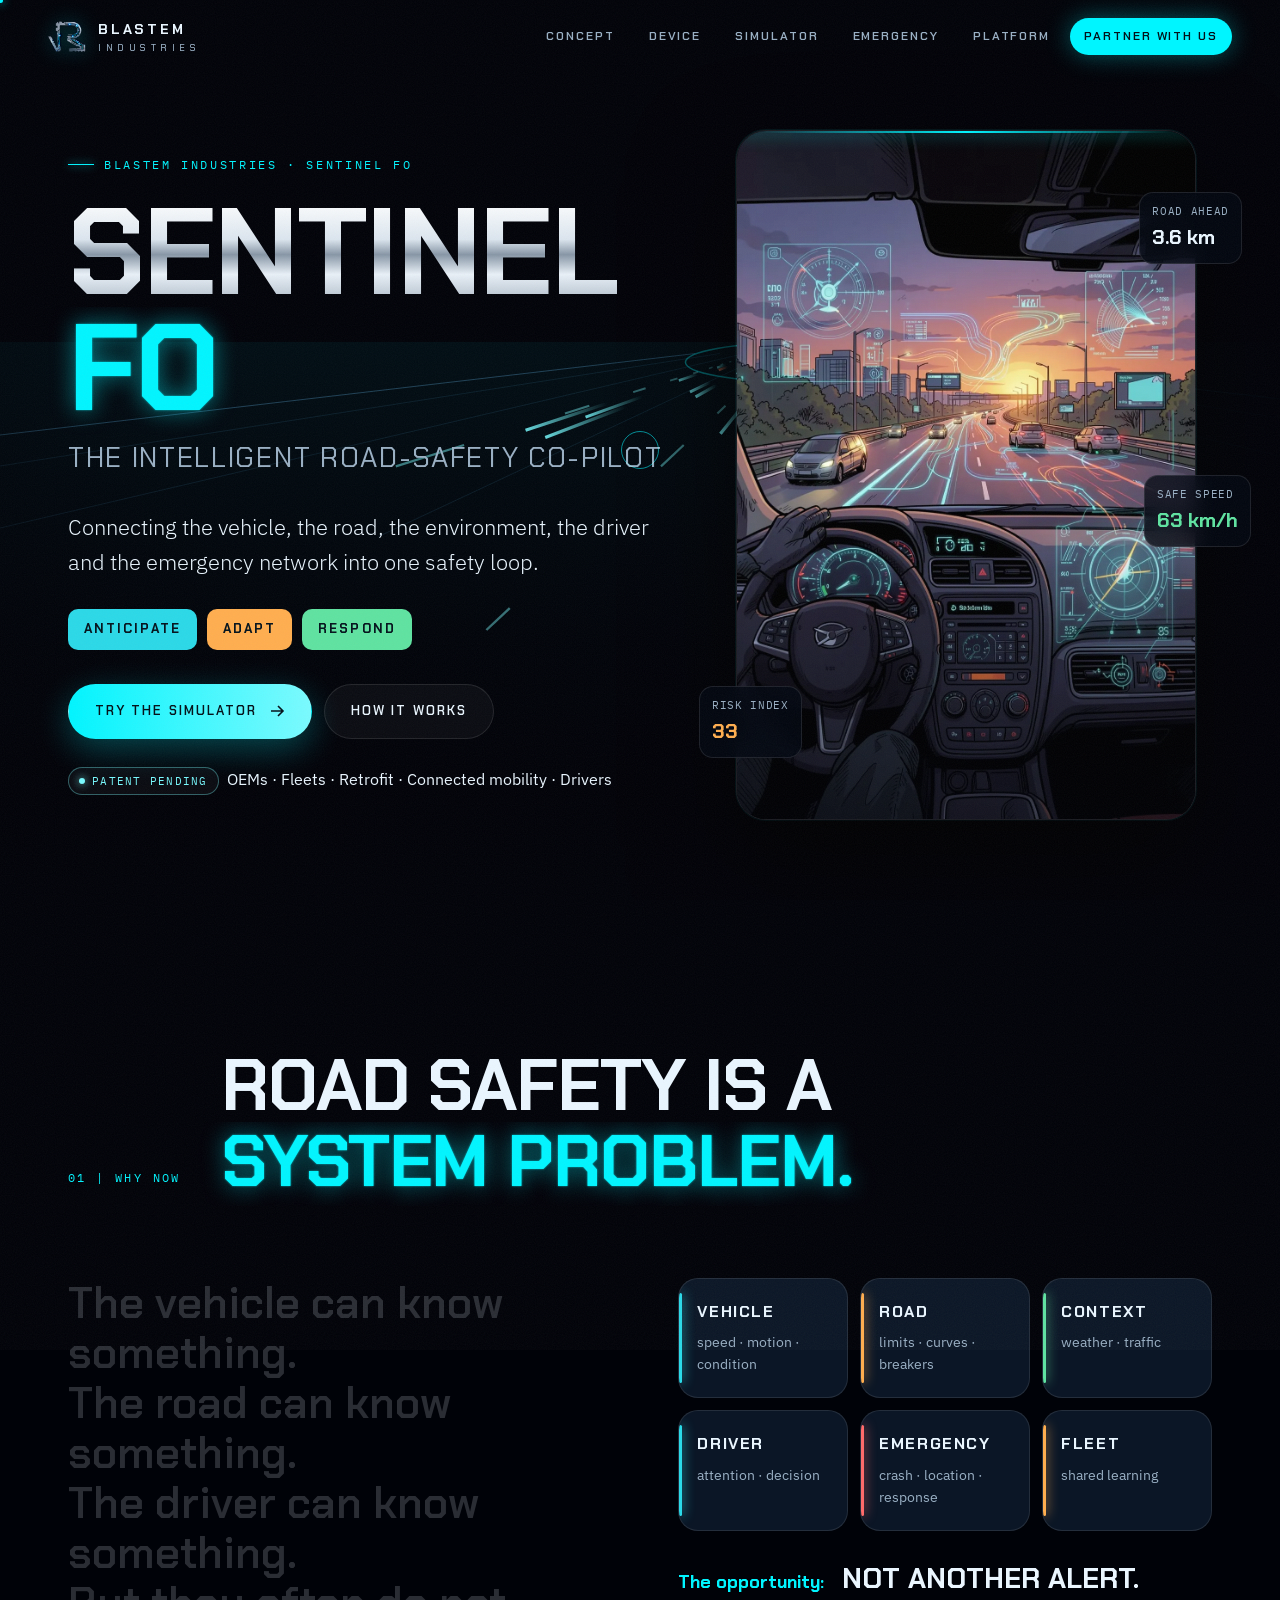
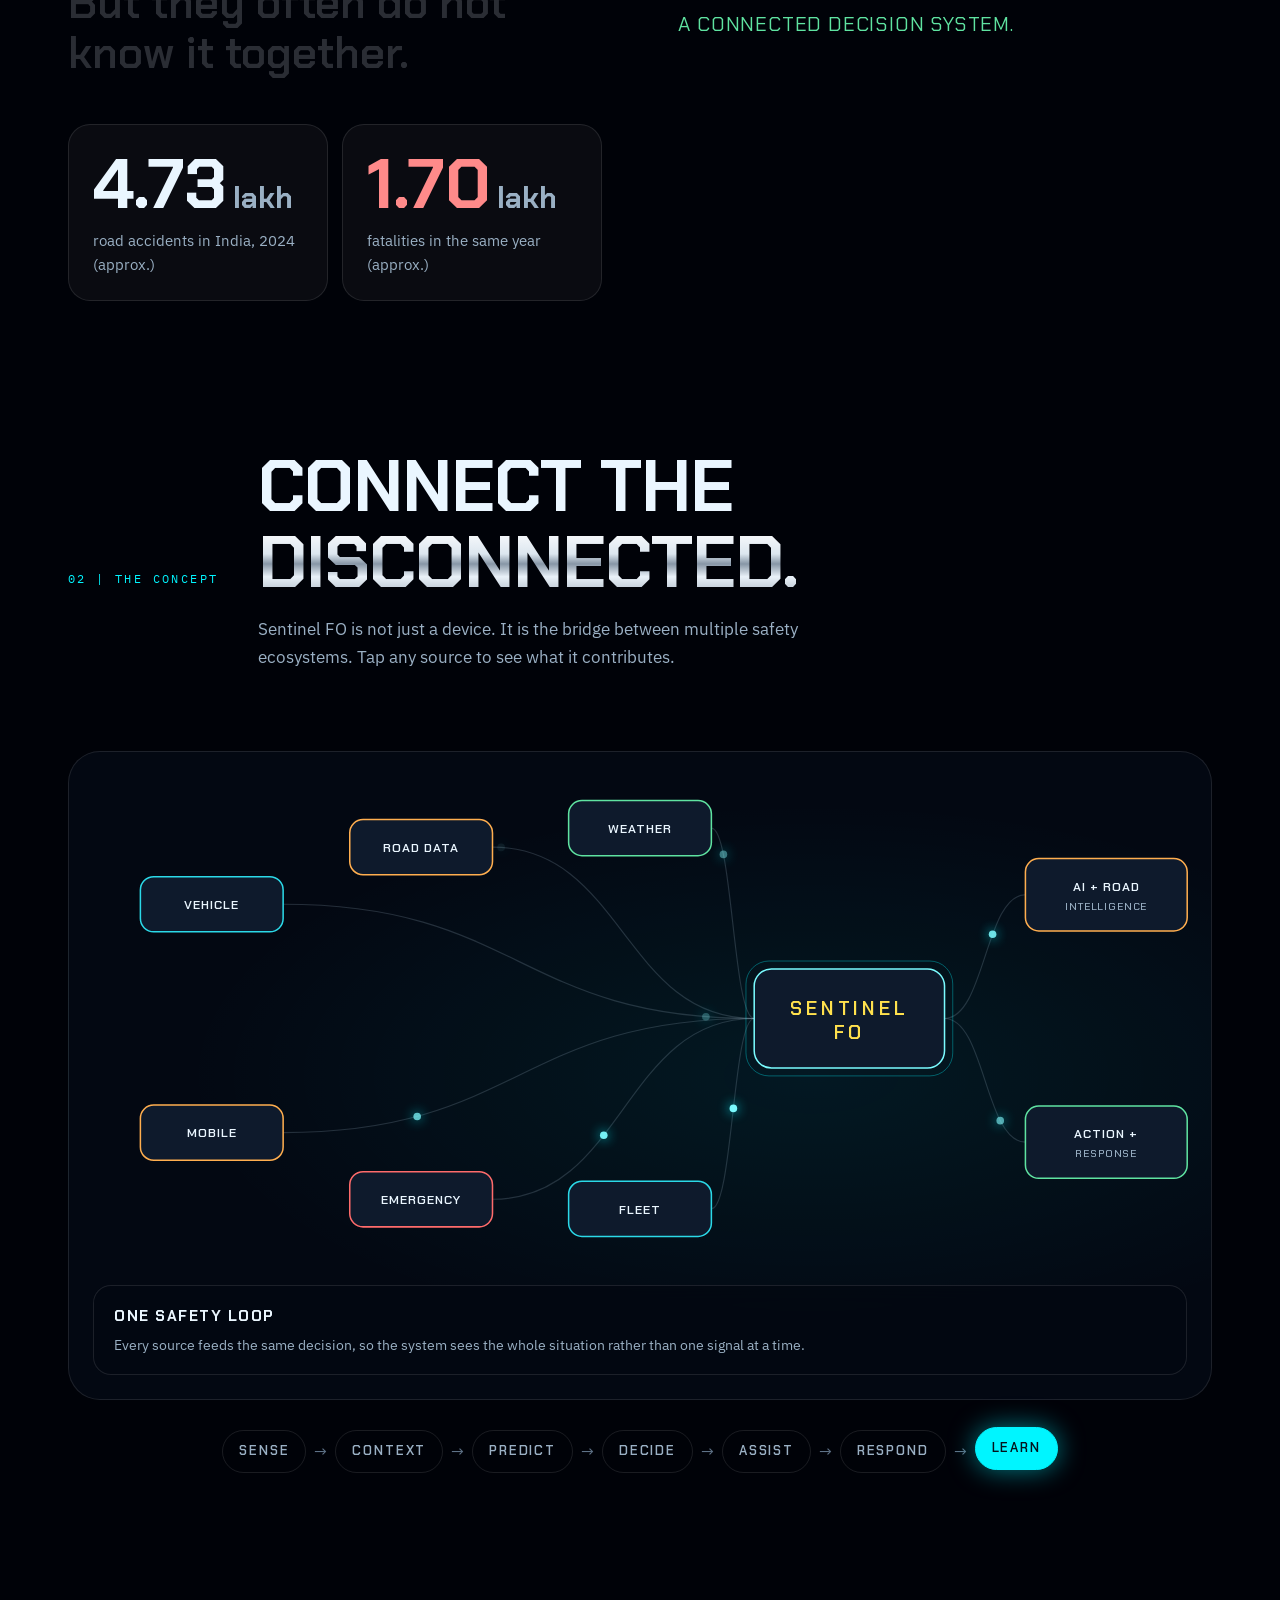
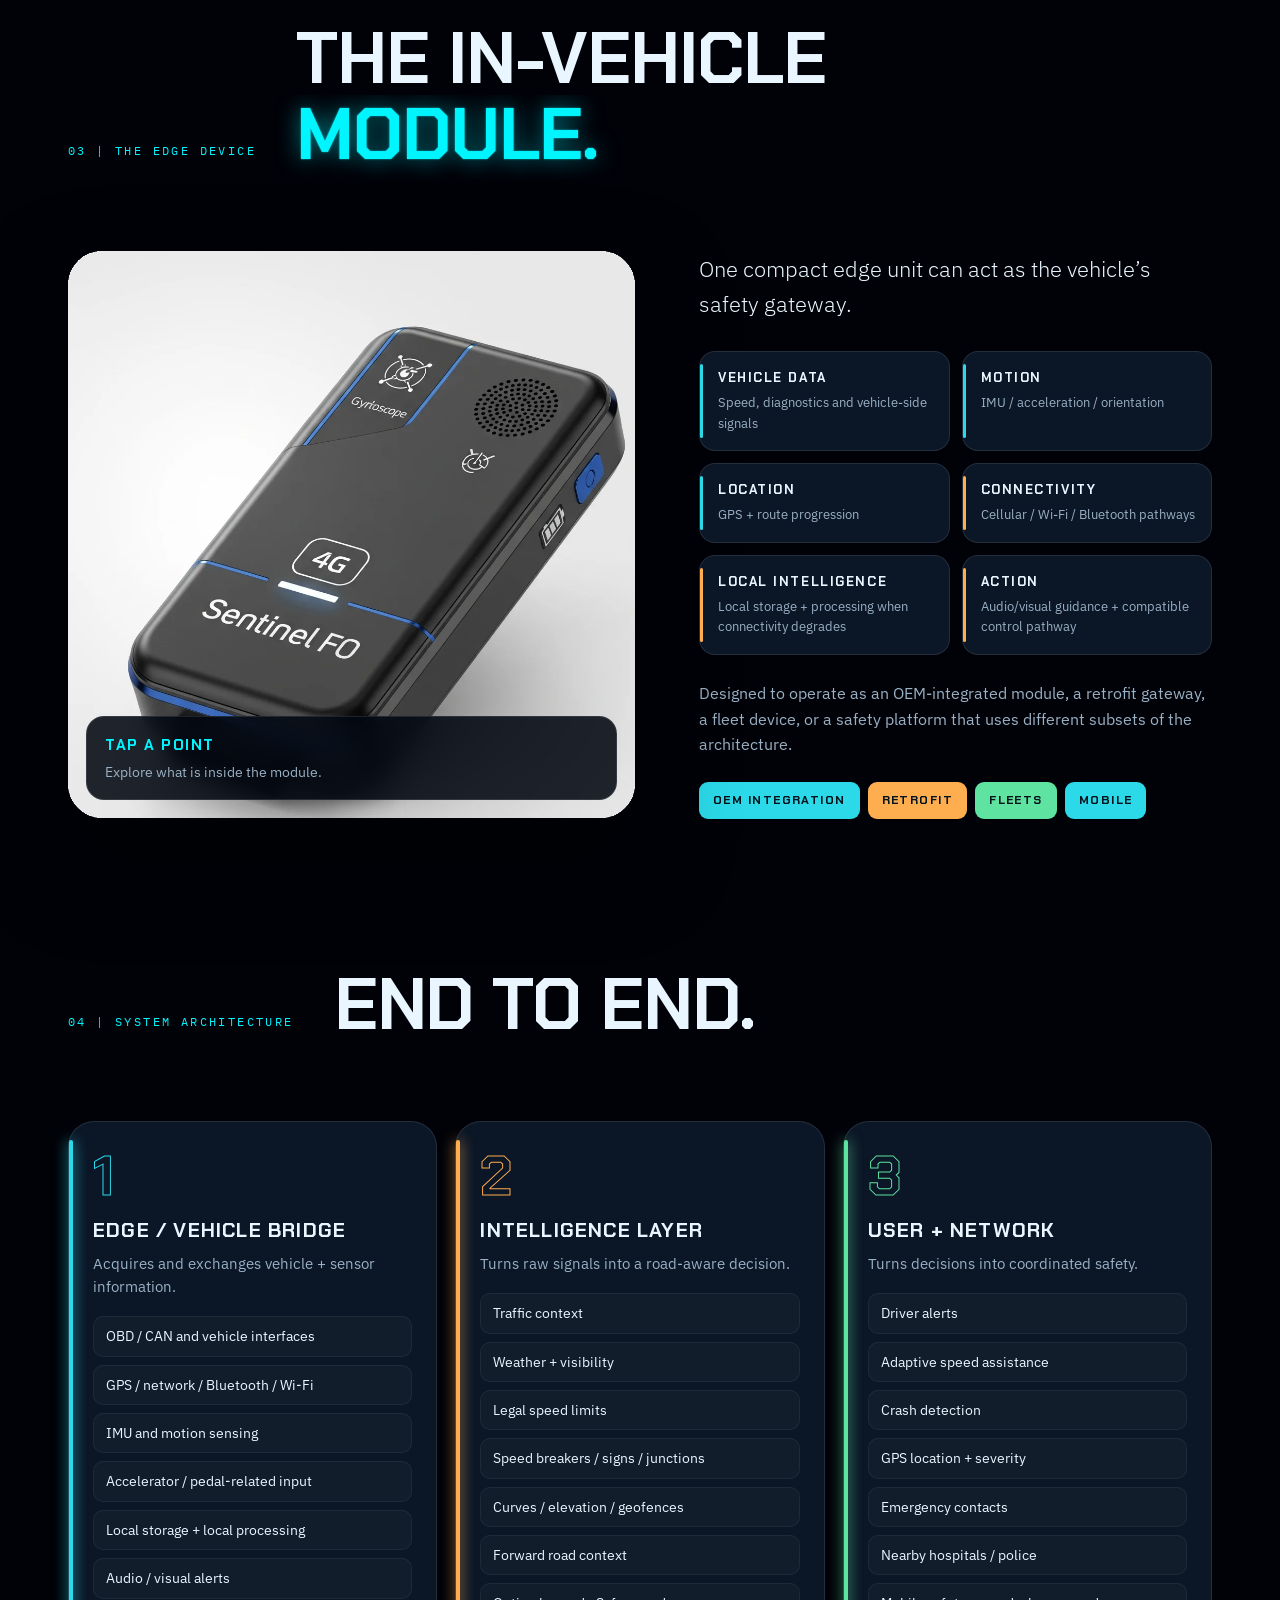
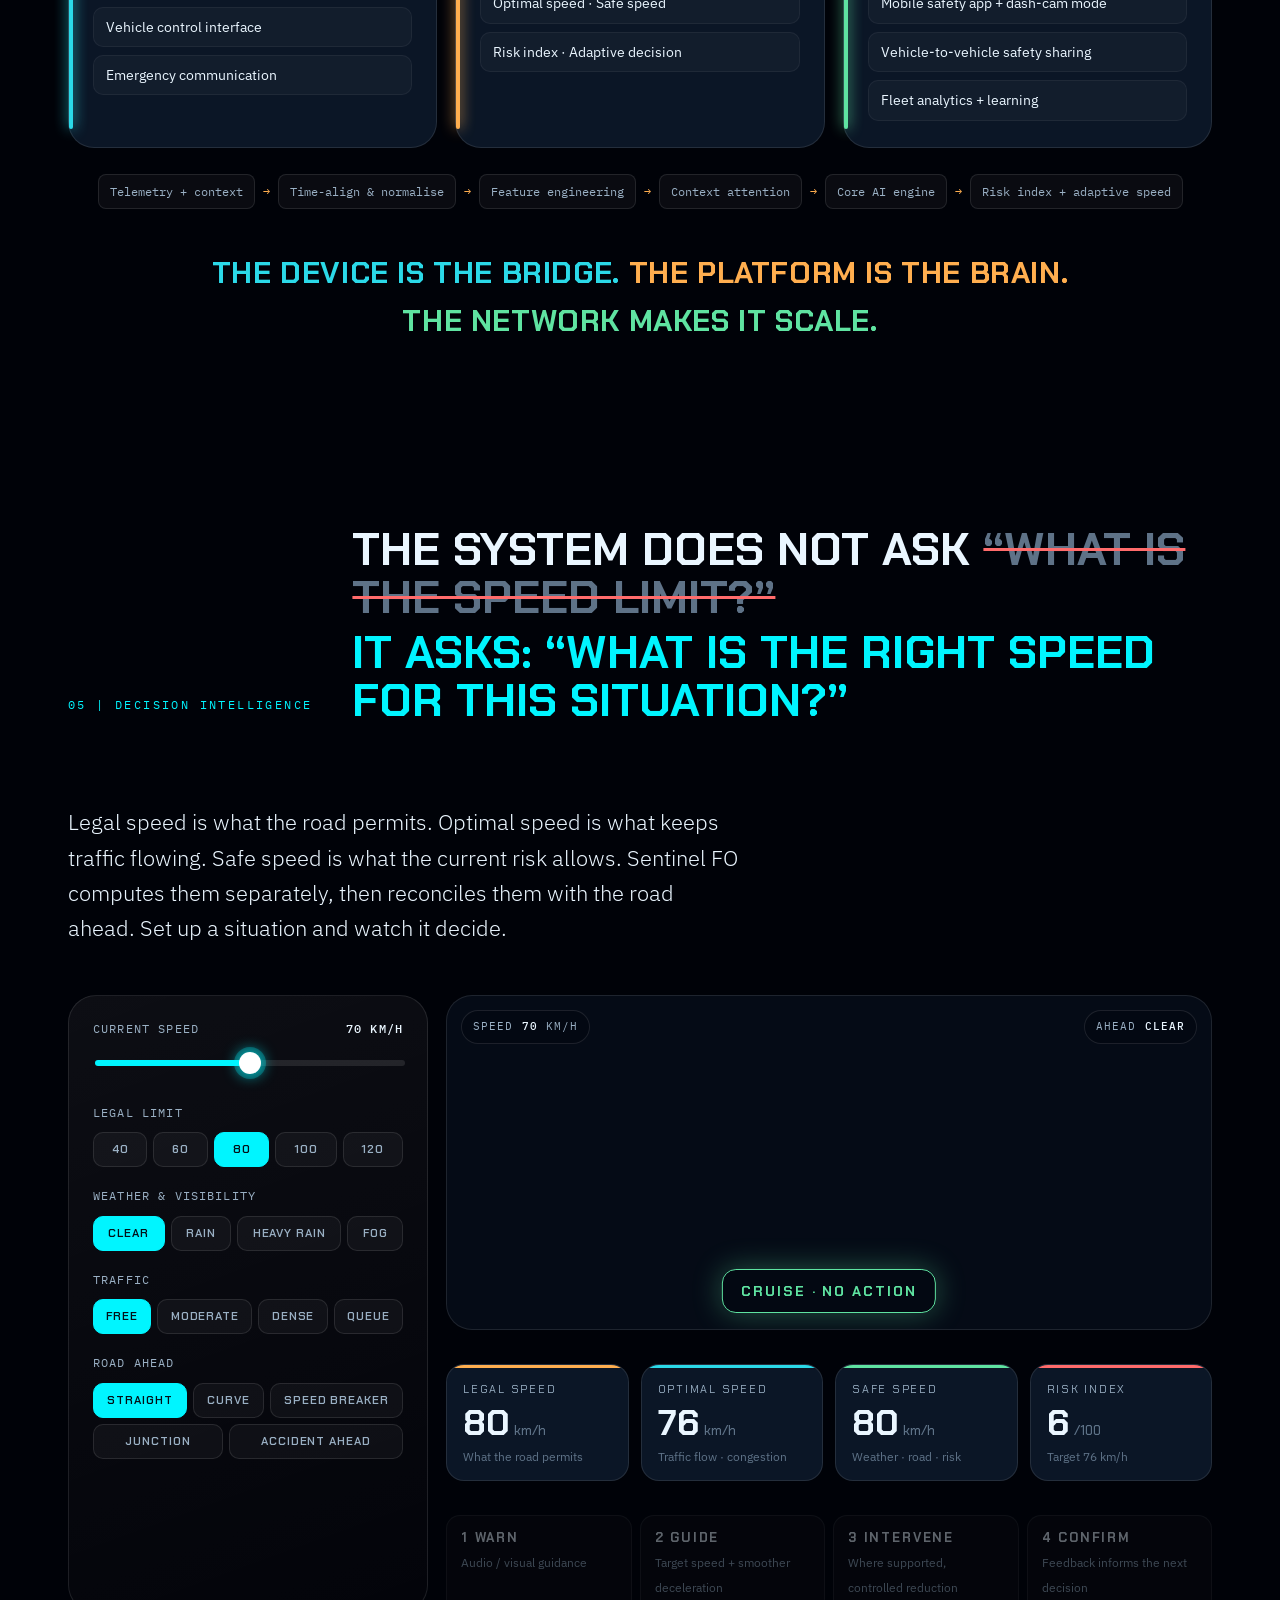
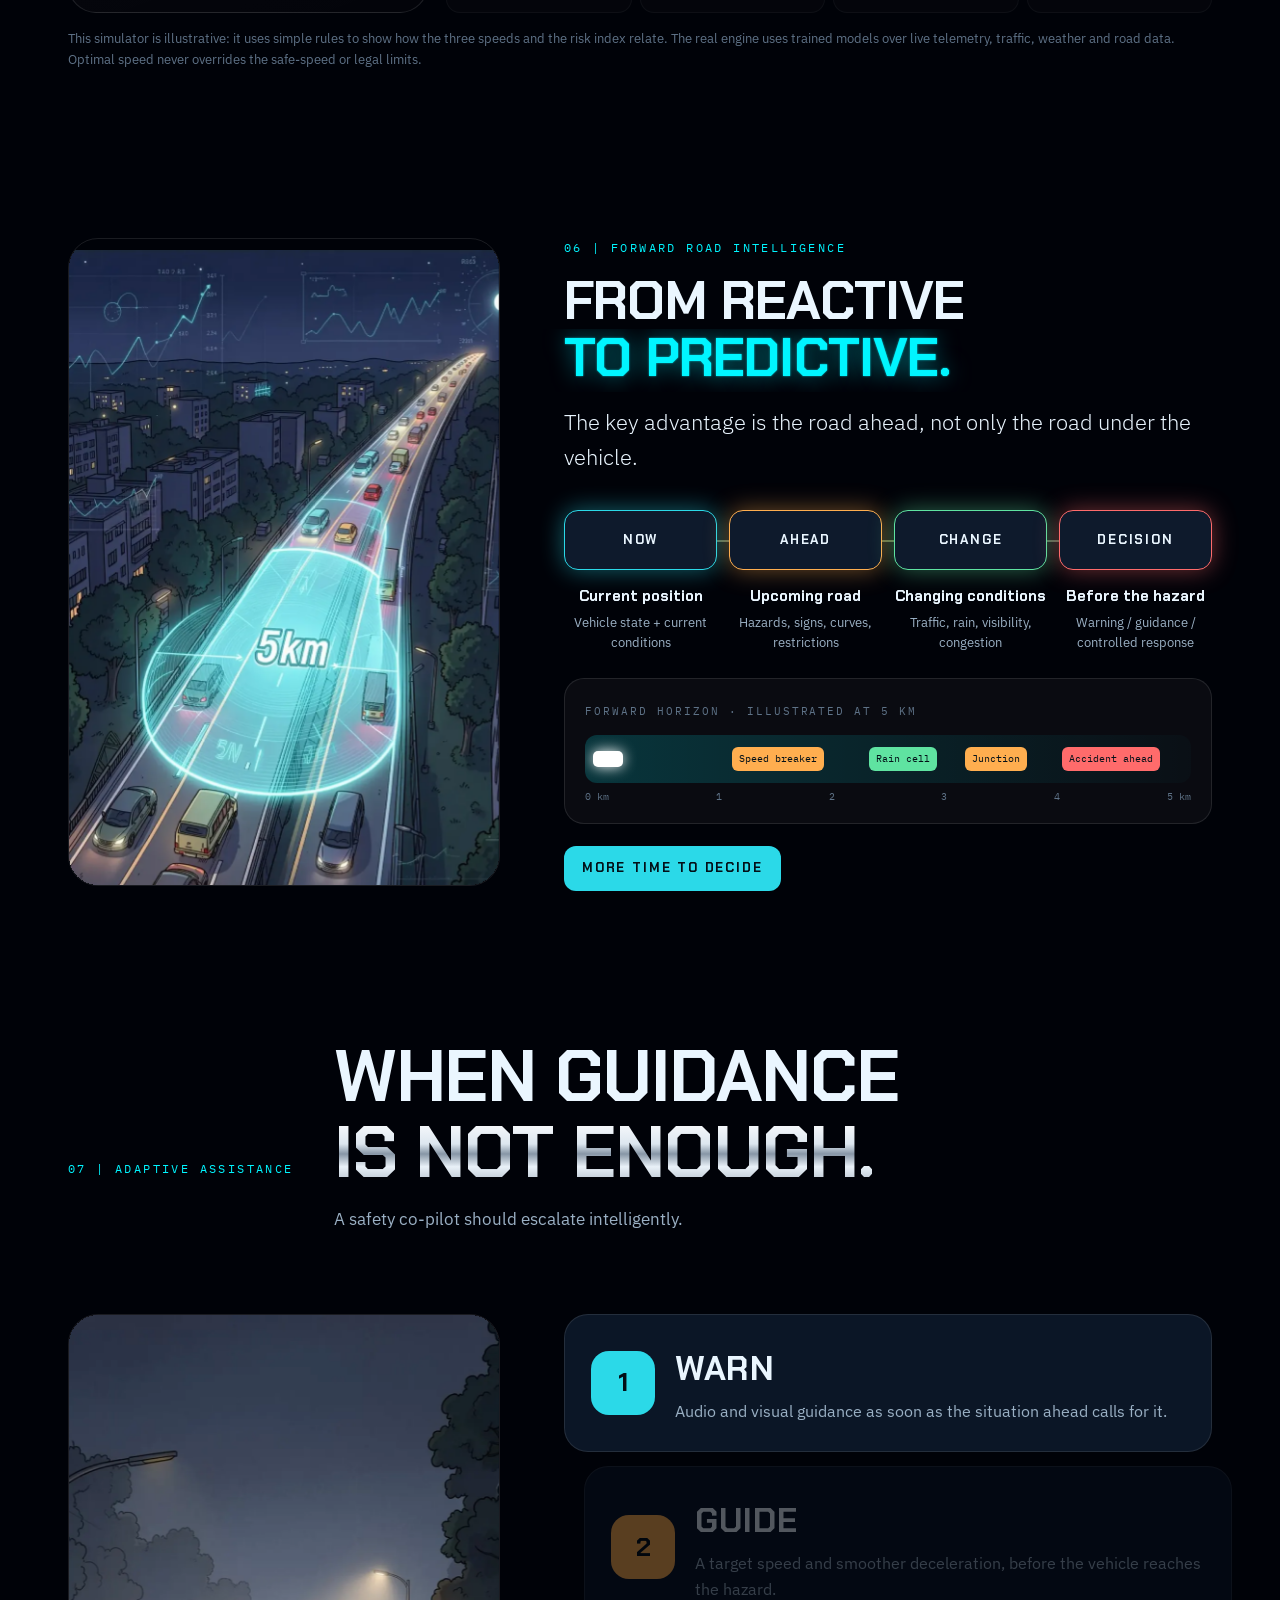
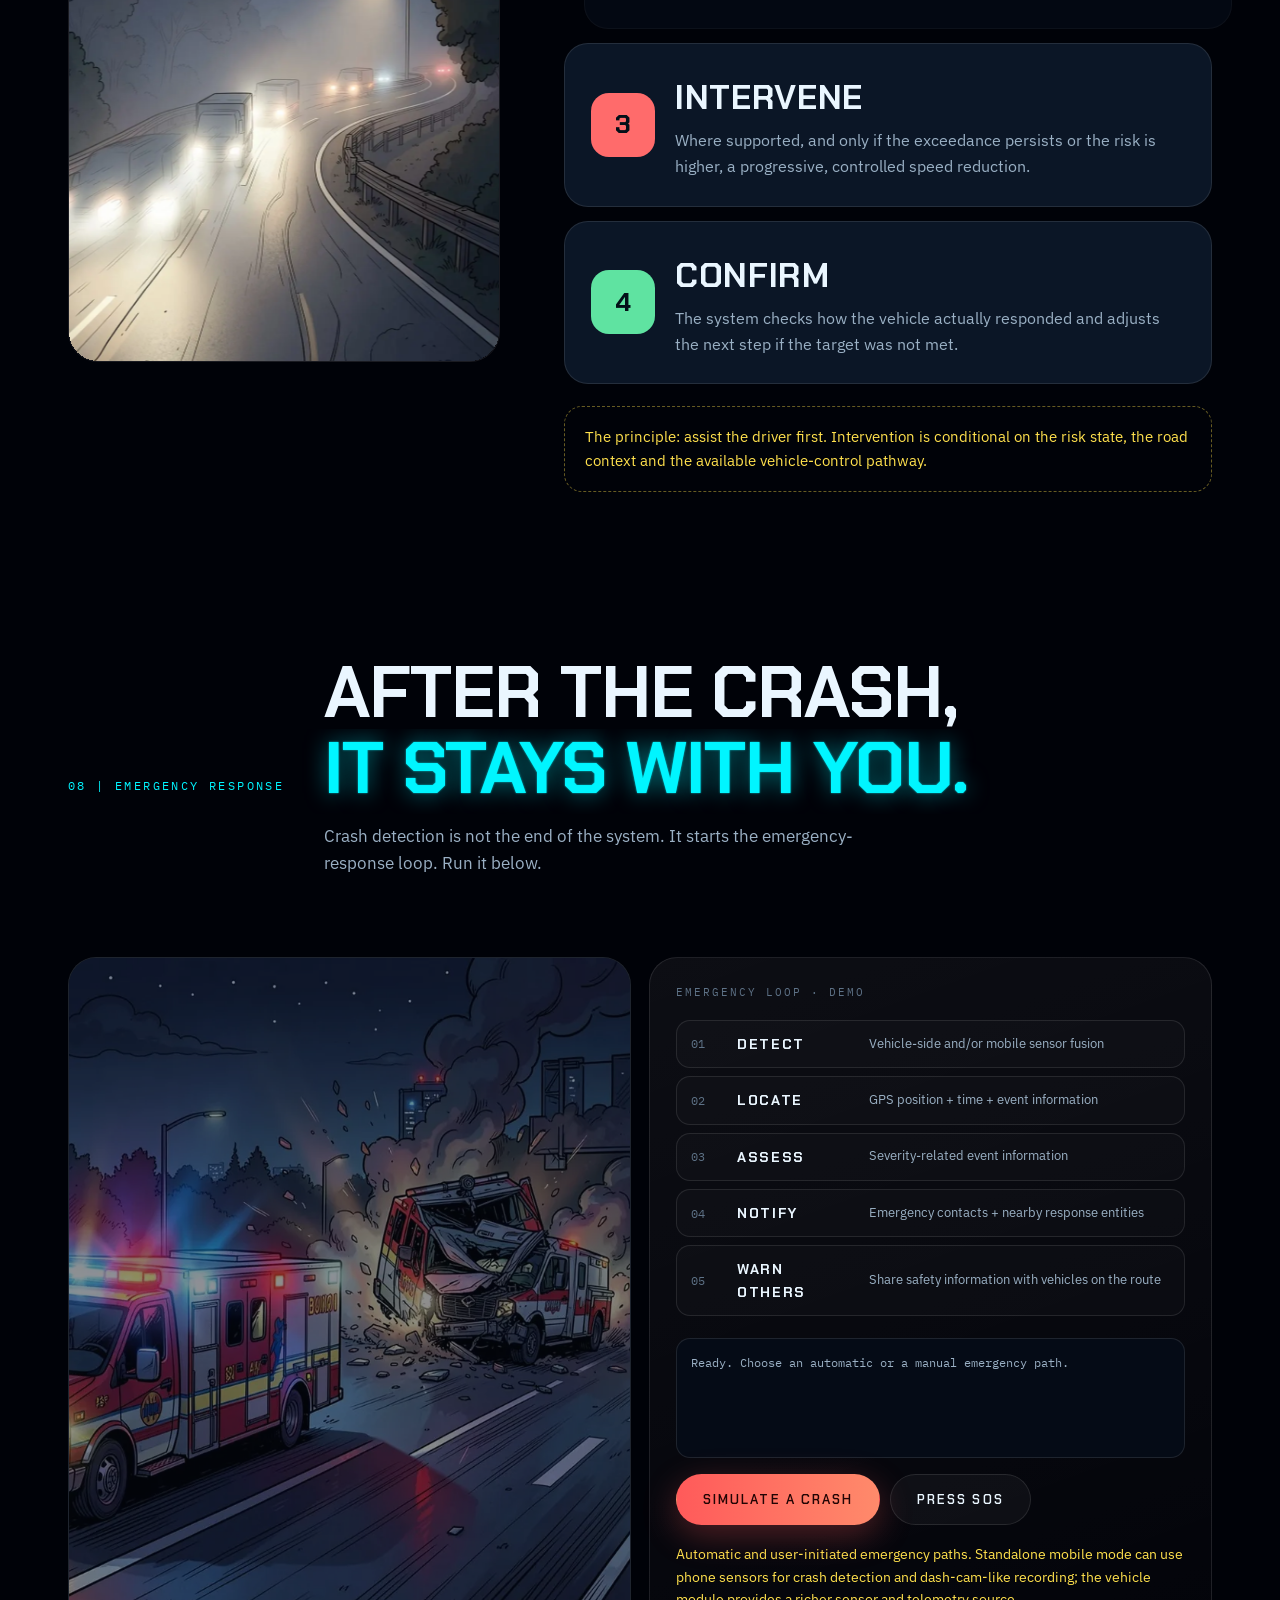
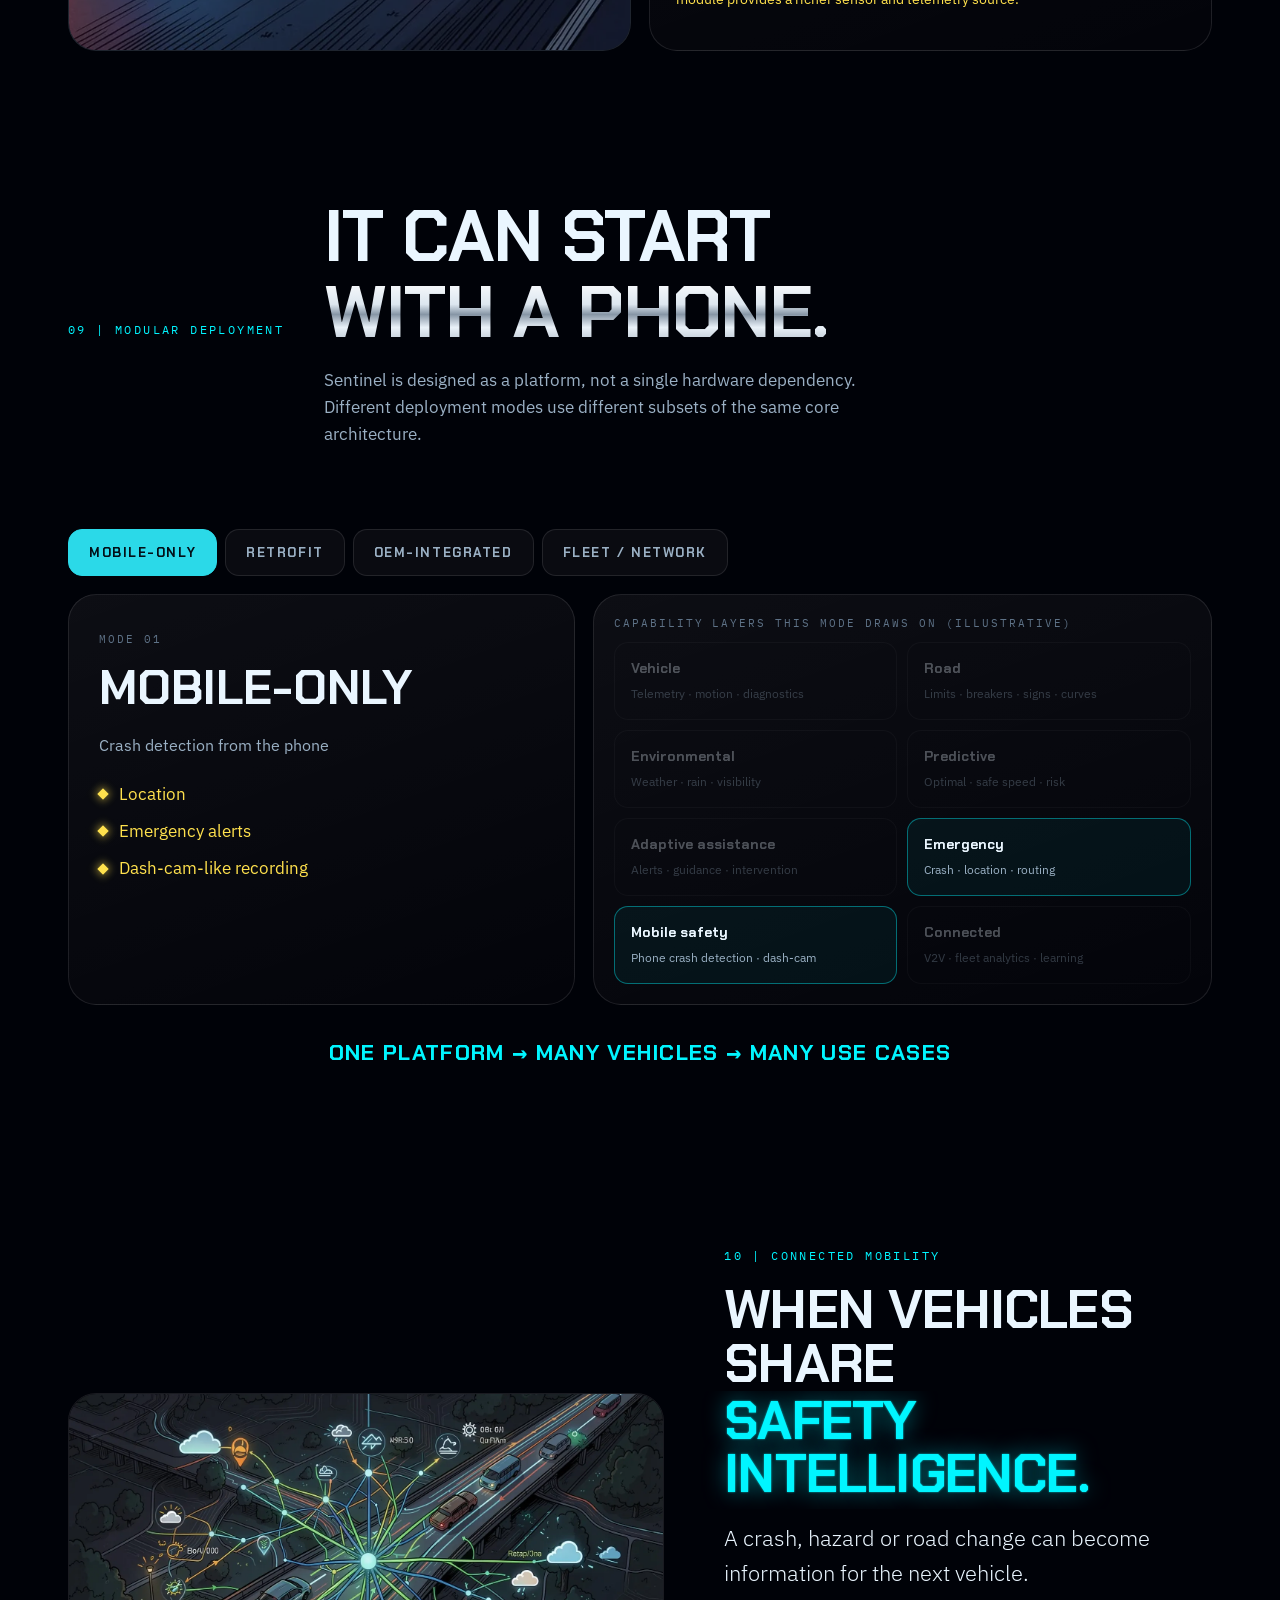
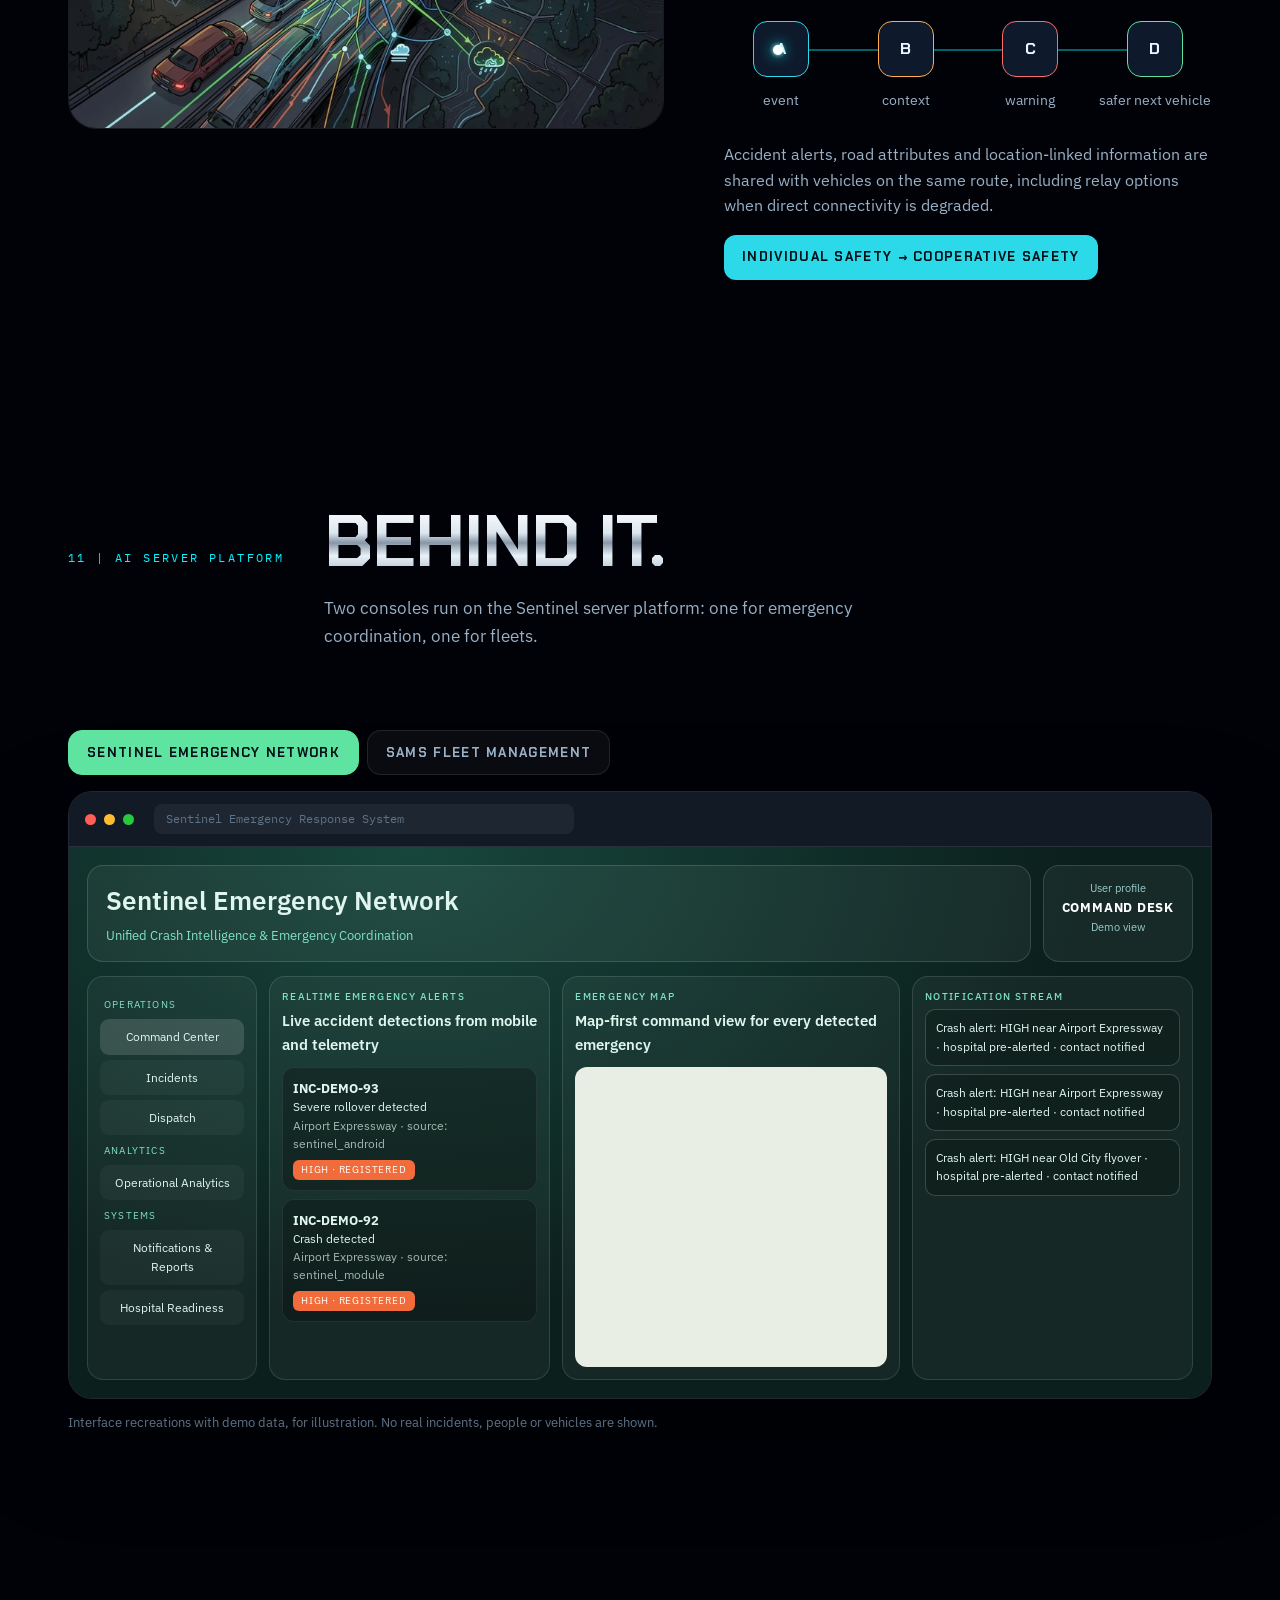
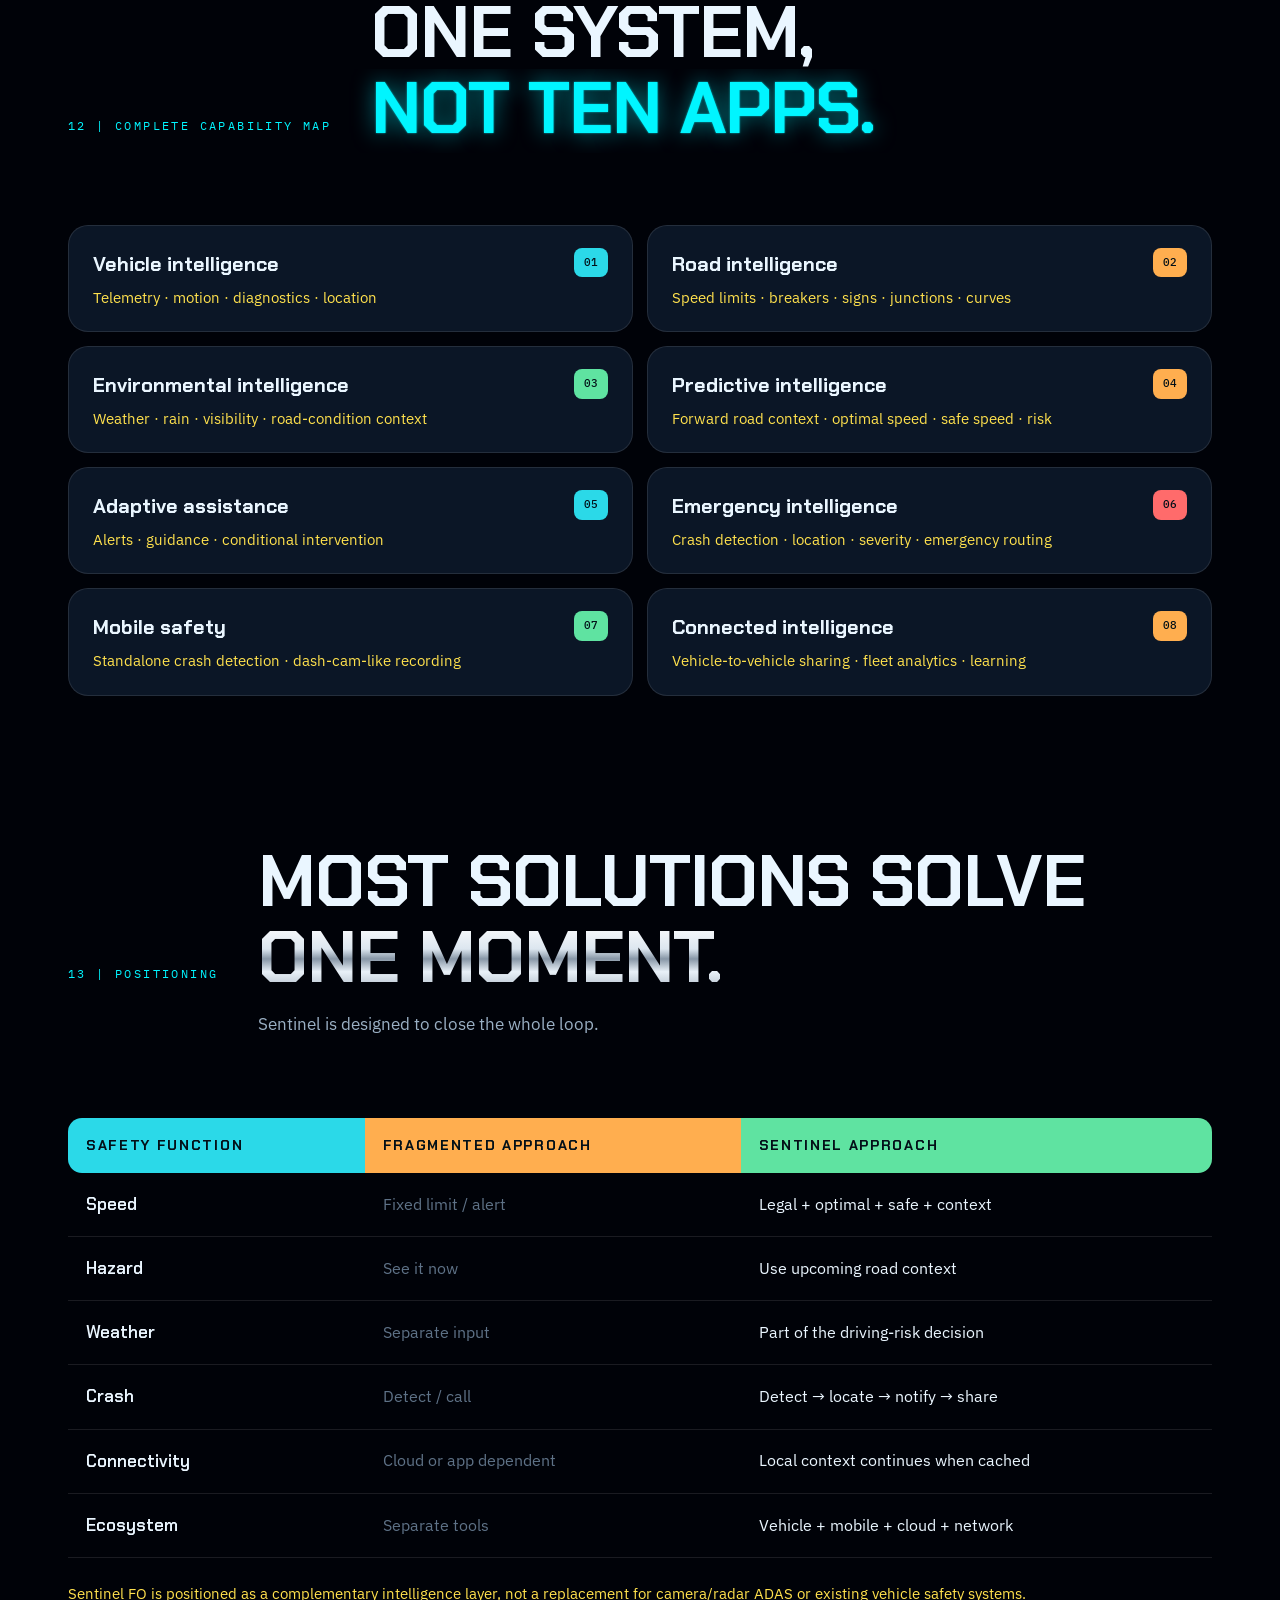
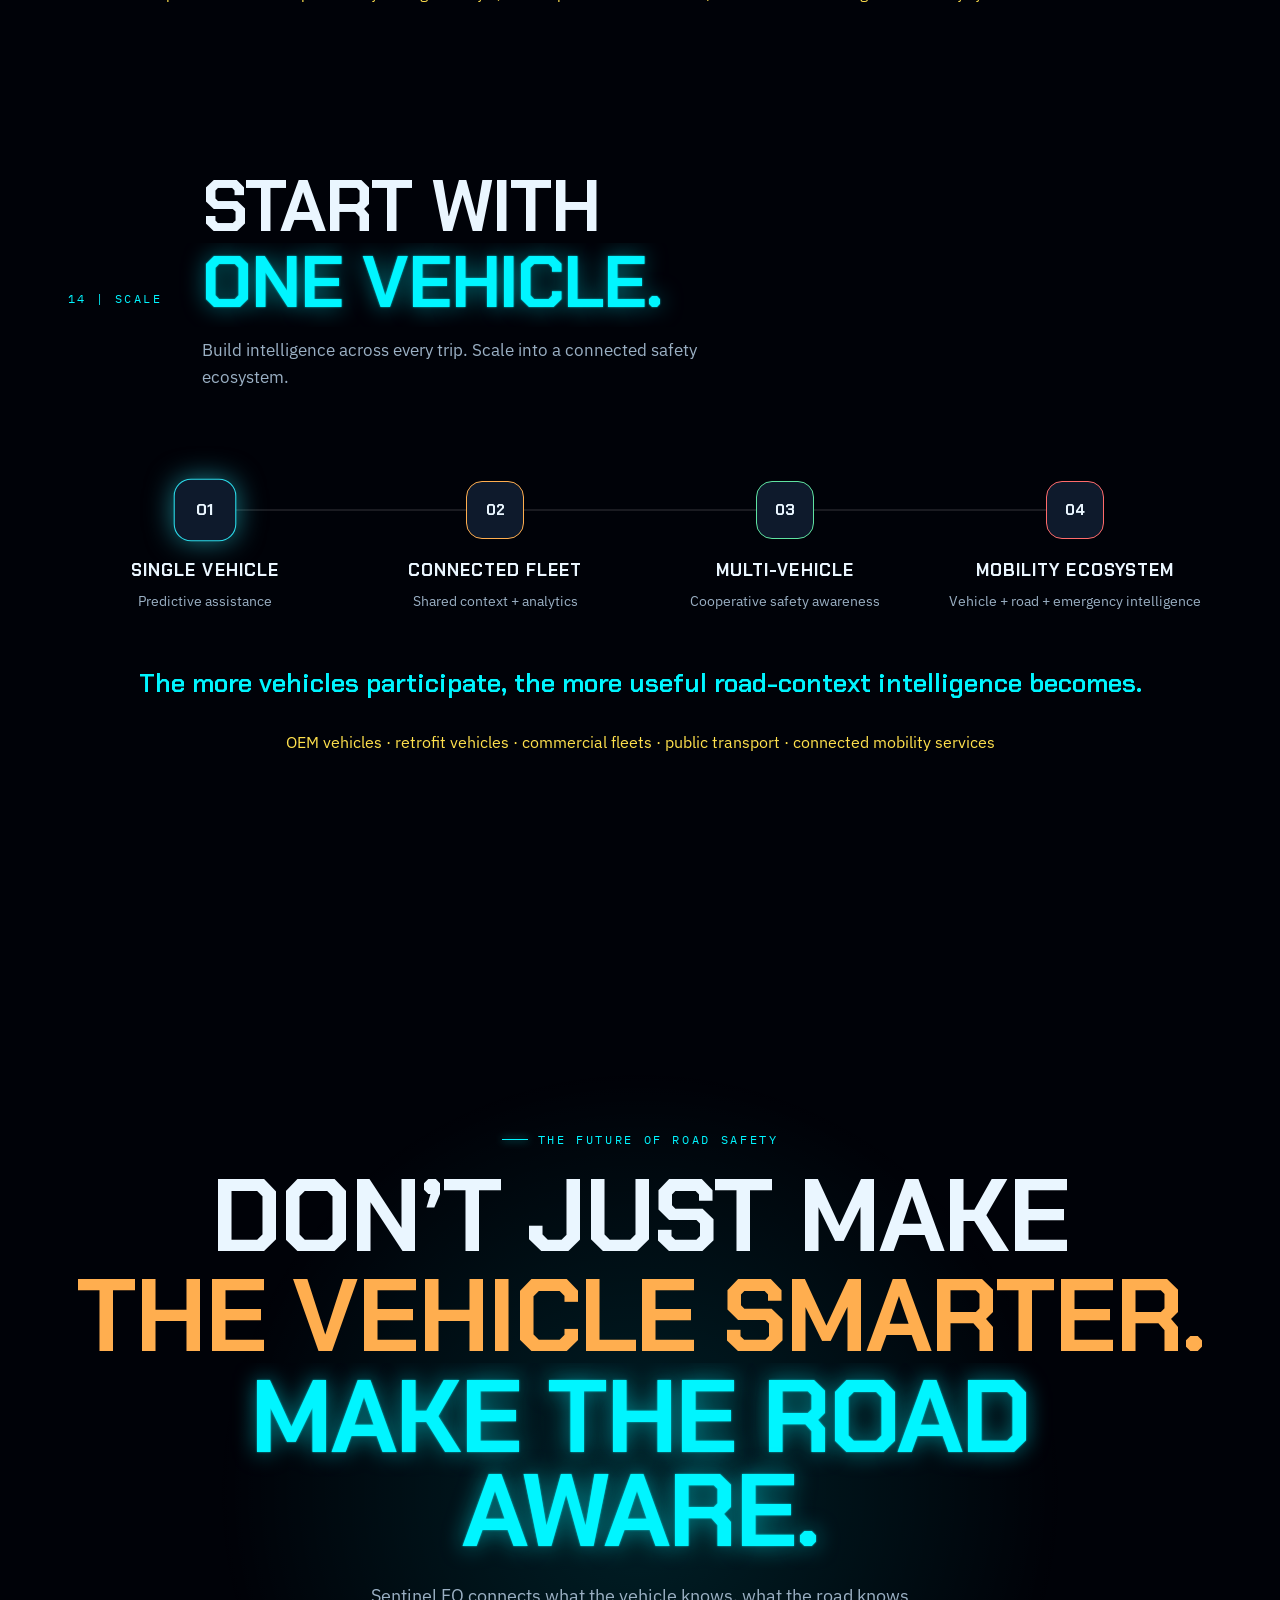
==== sentinel.html @ a4799356 "Site: Sentinel FO page, company-wide home and shared assets Home now covers every Blastem developmen" ====
<!doctype html>
<html lang="en">
<head>
<meta charset="utf-8">
<meta name="viewport" content="width=device-width, initial-scale=1">
<title>Sentinel FO · Blastem Industries</title>
<meta name="description" content="Sentinel FO is the intelligent road-safety co-pilot: it connects the vehicle, the road, the environment, the driver and the emergency network into one safety loop.">
<meta name="theme-color" content="#000208">
<link rel="icon" href="./blastem-mark.png">
<link rel="preconnect" href="https://fonts.googleapis.com">
<link rel="preconnect" href="https://fonts.gstatic.com" crossorigin>
<link rel="stylesheet" href="https://fonts.googleapis.com/css2?family=Chakra+Petch:wght@400;500;600;700&family=IBM+Plex+Mono:wght@400;500&family=IBM+Plex+Sans:wght@300;400;500;600&display=swap">
<link rel="stylesheet" href="./assets/site.css">
<style>
  :root { --c1: #2BD9E8; --c2: #FFAE4F; --c3: #5FE3A1; --c4: #FF6B6B; --yellow: #FFE14D; }
  .section { padding: clamp(80px, 12vw, 150px) 0; }
  .sec-title.sm { font-size: clamp(32px, 4.2vw, 58px); }
  .lead { font-size: clamp(18px, 1.8vw, 22px); color: var(--text); font-weight: 300; max-width: 52ch; margin: 0; }
  .muted { color: var(--muted); }
  .kicker-row { display: flex; flex-wrap: wrap; gap: 8px; }
  .aar { display: flex; flex-wrap: wrap; gap: 10px; }
  .aar span { font-family: var(--display); font-weight: 700; font-size: 13px; letter-spacing: .16em; padding: 10px 16px; border-radius: 10px; color: #04131C; }
  .aar span:nth-child(1) { background: var(--c1); } .aar span:nth-child(2) { background: var(--c2); } .aar span:nth-child(3) { background: var(--c3); }
  .panel { border-radius: 28px; border: 1px solid var(--edge); background: linear-gradient(160deg, rgba(255,255,255,.05), rgba(255,255,255,.012)); }
  .mono-label { font-family: var(--mono); font-size: 11px; letter-spacing: .18em; text-transform: uppercase; color: var(--dim); }

  /* ---------- hero ---------- */
  .s-hero { position: relative; min-height: 100svh; overflow: hidden; display: grid; align-items: center; padding: 120px 0 70px; }
  #road { position: absolute; inset: 0; width: 100%; height: 100%; }
  .s-hero::after { content: ""; position: absolute; inset: 0; pointer-events: none; background: radial-gradient(ellipse 80% 70% at 30% 50%, transparent 20%, var(--void) 92%), linear-gradient(180deg, transparent 75%, var(--void)); }
  .s-hero-grid { position: relative; z-index: 2; display: grid; grid-template-columns: 1.1fr .9fr; gap: 50px; align-items: center; }
  .s-hero h1 { font-family: var(--display); font-weight: 700; text-transform: uppercase; line-height: .9; letter-spacing: -.02em; margin: 24px 0 12px; font-size: clamp(56px, 9.5vw, 140px); }
  .s-hero h1 .line { display: block; overflow: hidden; padding: .06em .5em .12em; margin: -.06em -.5em -.12em; }
  .s-hero h1 .line > span { display: inline-block; transform: translateY(110%); transition: transform 1.2s var(--ease); }
  .ready .s-hero h1 .line > span { transform: none; }
  .s-hero h1 .line:nth-child(2) > span { transition-delay: .1s; }
  .s-hero .sub { font-family: var(--display); font-size: clamp(18px, 2.2vw, 28px); letter-spacing: .06em; text-transform: uppercase; color: var(--muted); margin: 0 0 28px; }
  .s-hero .lead { margin-bottom: 30px; }
  .s-hero .aar { margin-bottom: 34px; }
  .hero-actions { display: flex; flex-wrap: wrap; gap: 12px; }
  .fade-up { opacity: 0; transform: translateY(24px); transition: opacity 1s var(--ease), transform 1s var(--ease); }
  .ready .fade-up { opacity: 1; transform: none; }
  .ready .fade-up.d1 { transition-delay: .35s; } .ready .fade-up.d2 { transition-delay: .5s; } .ready .fade-up.d3 { transition-delay: .65s; } .ready .fade-up.d4 { transition-delay: .8s; }
  .cockpit { position: relative; perspective: 1000px; justify-self: center; width: min(100%, 460px); }
  .cockpit-frame { position: relative; border-radius: 30px; overflow: hidden; aspect-ratio: 2 / 3; border: 1px solid var(--edge); box-shadow: 0 40px 100px rgba(0,0,0,.7), 0 0 0 1px rgba(0,245,255,.08); transform-style: preserve-3d; transition: transform .25s ease-out; }
  .cockpit-frame img { width: 100%; height: 100%; object-fit: cover; }
  .cockpit-frame::after { content: ""; position: absolute; inset: 0; background: linear-gradient(180deg, rgba(0,2,8,.1), transparent 30%, transparent 60%, rgba(0,2,8,.6)); }
  .scan { position: absolute; left: 0; right: 0; height: 2px; background: linear-gradient(90deg, transparent, var(--cyan), transparent); box-shadow: 0 0 16px var(--cyan); top: 0; animation: scan 4s var(--ease) infinite; z-index: 2; }
  @keyframes scan { 0% { top: 0; opacity: 0; } 10% { opacity: 1; } 90% { opacity: 1; } 100% { top: 100%; opacity: 0; } }
  .chip-hud { position: absolute; z-index: 3; border-radius: 14px; padding: 10px 12px; background: rgba(3, 8, 18, .78); border: 1px solid var(--edge); backdrop-filter: blur(10px); -webkit-backdrop-filter: blur(10px); font-family: var(--mono); font-size: 11px; color: var(--muted); letter-spacing: .06em; animation: floaty 6s ease-in-out infinite; }
  .chip-hud b { display: block; font-family: var(--display); font-size: 20px; color: var(--text); letter-spacing: 0; font-variant-numeric: tabular-nums; }
  .chip-hud.a { top: 9%; right: -10%; } .chip-hud.b { top: 50%; right: -12%; animation-delay: -2s; } .chip-hud.c { bottom: 9%; left: -8%; animation-delay: -4s; }
  .chip-hud.b b { color: var(--c3); } .chip-hud.c b { color: var(--c2); }
  @keyframes floaty { 50% { transform: translateY(-10px); } }

  /* ---------- problem ---------- */
  .problem { display: grid; grid-template-columns: 1fr 1fr; gap: clamp(30px, 6vw, 80px); align-items: start; }
  .know { font-family: var(--display); font-size: clamp(26px, 3.4vw, 44px); line-height: 1.15; font-weight: 600; margin: 0; }
  .know span { display: block; color: rgba(234,246,255,.18); transition: color .6s var(--ease); }
  .know span.on { color: var(--text); }
  .know span.last.on { color: var(--yellow); }
  .figures { display: grid; grid-template-columns: 1fr 1fr; gap: 14px; margin-top: 46px; }
  .figure { padding: 24px; border-radius: 22px; border: 1px solid var(--edge); background: var(--panel); }
  .figure b { display: block; font-family: var(--display); font-size: clamp(44px, 5.5vw, 72px); line-height: 1; font-variant-numeric: tabular-nums; }
  .figure b small { font-size: .42em; color: var(--muted); margin-left: 6px; }
  .figure > span { display: block; margin-top: 10px; color: var(--muted); font-size: 14.5px; }
  .figure.red b { color: #FF8A8A; }
  .signals { display: grid; grid-template-columns: repeat(3, 1fr); gap: 12px; position: relative; }
  .signal { position: relative; border-radius: 20px; padding: 20px 18px 22px; background: #0B1626; border: 1px solid var(--edge); overflow: hidden; transition: transform .6s var(--ease), border-color .5s; }
  .signal::before { content: ""; position: absolute; left: 0; top: 14px; bottom: 14px; width: 3px; border-radius: 3px; background: var(--sc); box-shadow: 0 0 12px var(--sc); }
  .signal h4 { font-family: var(--display); font-size: 16px; letter-spacing: .1em; margin: 0 0 8px; }
  .signal p { margin: 0; color: var(--muted); font-size: 13.5px; }
  .signals.joined .signal { border-color: color-mix(in srgb, var(--sc) 55%, transparent); }
  .opp { margin-top: 26px; display: flex; flex-wrap: wrap; gap: 6px 18px; align-items: baseline; }
  .opp b { font-family: var(--display); color: var(--cyan); font-size: 18px; }
  .opp span { font-family: var(--display); font-size: clamp(20px, 2.4vw, 28px); font-weight: 700; text-transform: uppercase; }
  .opp em { font-style: normal; color: var(--c3); font-family: var(--display); font-size: clamp(16px, 1.8vw, 20px); text-transform: uppercase; letter-spacing: .04em; display: block; width: 100%; }

  /* ---------- concept network ---------- */
  .net-wrap { position: relative; border-radius: 32px; border: 1px solid var(--edge); background: radial-gradient(ellipse at 65% 50%, rgba(0,245,255,.07), transparent 60%), var(--ink); overflow: hidden; }
  .net-wrap svg { display: block; width: 100%; height: auto; }
  .net-node { cursor: pointer; }
  .net-node rect { fill: #0E1A2C; stroke-width: 1.6; transition: fill .3s, filter .3s; }
  .net-node text { fill: #EAF6FF; font-family: "Chakra Petch", sans-serif; font-weight: 600; font-size: 13px; letter-spacing: .08em; text-anchor: middle; pointer-events: none; }
  .net-node text.small { font-size: 11px; font-weight: 500; fill: #9AB0C4; }
  .net-node:hover rect, .net-node.on rect { fill: #13263D; filter: drop-shadow(0 0 12px currentColor); }
  .net-link { fill: none; stroke: rgba(154,176,196,.22); stroke-width: 1.2; transition: stroke .3s, stroke-width .3s; }
  .net-link.on { stroke: var(--cyan); stroke-width: 2; }
  .net-info { position: relative; margin: 0 24px 24px; padding: 18px 20px; min-height: 88px; border-radius: 18px; background: rgba(3,8,18,.82); border: 1px solid var(--edge); backdrop-filter: blur(10px); -webkit-backdrop-filter: blur(10px); }
  .net-info h4 { margin: 0 0 6px; font-family: var(--display); letter-spacing: .1em; font-size: 15px; text-transform: uppercase; }
  .net-info p { margin: 0; color: var(--muted); font-size: 14px; }
  .loop-ring { display: flex; flex-wrap: wrap; justify-content: center; gap: 8px; margin-top: 30px; }
  .loop-ring span { font-family: var(--display); font-weight: 600; letter-spacing: .14em; text-transform: uppercase; font-size: 13px; padding: 10px 16px; border-radius: 999px; border: 1px solid var(--edge); color: var(--muted); transition: all .4s var(--ease); }
  .loop-ring span.on { color: #04131C; background: var(--cyan); border-color: var(--cyan); box-shadow: 0 0 26px rgba(0,245,255,.5); transform: translateY(-3px); }
  .loop-ring i { align-self: center; color: var(--dim); font-style: normal; }

  /* ---------- device ---------- */
  .device-grid { display: grid; grid-template-columns: 1.05fr .95fr; gap: clamp(30px, 5vw, 70px); align-items: center; }
  .studio { position: relative; border-radius: 34px; overflow: hidden; background: radial-gradient(circle at 50% 40%, #F2F2F2, #E6E6E6 60%, #D9D9D9); aspect-ratio: 1; perspective: 1200px; box-shadow: 0 40px 90px rgba(0,0,0,.6); }
  .studio-inner { position: absolute; inset: 0; transform-style: preserve-3d; transition: transform .3s ease-out; }
  .studio img { position: absolute; inset: 0; width: 100%; height: 100%; object-fit: cover; }
  .hot { position: absolute; width: 26px; height: 26px; margin: -13px 0 0 -13px; border-radius: 50%; border: 0; padding: 0; cursor: pointer; background: rgba(0, 120, 255, .9); box-shadow: 0 0 0 6px rgba(0, 120, 255, .22), 0 6px 16px rgba(0,0,0,.35); color: #fff; font-family: var(--mono); font-size: 11px; display: grid; place-items: center; transition: transform .3s var(--ease), background .3s; }
  .hot::after { content: ""; position: absolute; inset: -6px; border-radius: 50%; border: 2px solid rgba(0, 120, 255, .6); animation: ping 2.2s var(--ease) infinite; }
  .hot:hover, .hot.on { transform: scale(1.25); background: #031018; }
  .hot.on::after { border-color: var(--cyan); }
  .hot-card { position: absolute; left: 18px; right: 18px; bottom: 18px; padding: 16px 18px; border-radius: 18px; background: rgba(3,8,18,.88); color: var(--text); backdrop-filter: blur(10px); -webkit-backdrop-filter: blur(10px); border: 1px solid rgba(255,255,255,.1); transform: translateY(0); transition: opacity .3s; }
  .hot-card h4 { margin: 0 0 4px; font-family: var(--display); font-size: 15px; letter-spacing: .1em; text-transform: uppercase; color: var(--cyan); }
  .hot-card p { margin: 0; font-size: 14px; color: var(--muted); }
  .connects { display: grid; grid-template-columns: 1fr 1fr; gap: 12px; margin-top: 30px; }
  .conn { padding: 16px 16px 16px 18px; border-radius: 16px; background: #0B1626; border: 1px solid var(--edge); position: relative; transition: border-color .3s, background .3s; cursor: default; }
  .conn::before { content: ""; position: absolute; left: 0; top: 12px; bottom: 12px; width: 3px; border-radius: 3px; background: var(--sc, var(--c1)); }
  .conn h4 { margin: 0 0 4px; font-family: var(--display); font-size: 13px; letter-spacing: .12em; }
  .conn p { margin: 0; font-size: 13px; color: var(--muted); }
  .conn.hl { border-color: var(--cyan); background: #0E1E33; }
  .modes { display: flex; flex-wrap: wrap; gap: 8px; margin-top: 24px; }
  .modes span { font-family: var(--display); font-weight: 700; font-size: 12px; letter-spacing: .12em; padding: 9px 14px; border-radius: 9px; color: #04131C; }

  /* ---------- architecture ---------- */
  .arch { display: grid; grid-template-columns: repeat(3, 1fr); gap: 18px; position: relative; }
  .layer { position: relative; border-radius: 26px; padding: 26px 24px; background: #0B1626; border: 1px solid var(--edge); transition: transform .5s var(--ease), border-color .4s; }
  .layer::before { content: ""; position: absolute; left: 0; top: 18px; bottom: 18px; width: 4px; border-radius: 4px; background: var(--sc); box-shadow: 0 0 14px var(--sc); }
  .layer .n { font-family: var(--display); font-weight: 700; font-size: 56px; line-height: 1; color: transparent; -webkit-text-stroke: 1px var(--sc); }
  .layer h3 { font-family: var(--display); font-size: 20px; letter-spacing: .06em; text-transform: uppercase; margin: 10px 0 6px; }
  .layer > p { margin: 0 0 18px; color: var(--muted); font-size: 14.5px; }
  .layer ul { list-style: none; padding: 0; margin: 0; display: grid; gap: 8px; }
  .layer li { font-size: 14px; padding: 8px 12px; border-radius: 10px; background: rgba(255,255,255,.03); border: 1px solid rgba(255,255,255,.05); color: var(--text); transition: background .3s, border-color .3s, transform .3s var(--ease); }
  .layer li:hover { border-color: var(--sc); transform: translateX(4px); background: rgba(255,255,255,.06); }
  .layer:hover { transform: translateY(-6px); border-color: color-mix(in srgb, var(--sc) 50%, transparent); }
  .arch-line { text-align: center; margin-top: 40px; font-family: var(--display); font-weight: 700; font-size: clamp(18px, 2.4vw, 30px); text-transform: uppercase; letter-spacing: .02em; }
  .arch-line span { display: inline-block; }
  .arch-line span:nth-child(1) { color: var(--c1); } .arch-line span:nth-child(2) { color: var(--c2); } .arch-line span:nth-child(3) { color: var(--c3); }
  .pipeline { margin-top: 26px; display: flex; flex-wrap: wrap; gap: 8px; align-items: center; justify-content: center; font-family: var(--mono); font-size: 12px; color: var(--muted); }
  .pipeline span { padding: 7px 11px; border-radius: 8px; border: 1px solid var(--edge); background: var(--panel); }
  .pipeline i { font-style: normal; color: var(--c2); }

  /* ---------- simulator ---------- */
  .q-big { font-family: var(--display); font-weight: 700; text-transform: uppercase; font-size: clamp(26px, 3.6vw, 50px); line-height: 1.05; margin: 0; }
  .q-big s { text-decoration-thickness: 3px; text-decoration-color: var(--c4); color: var(--dim); }
  .q-big em { font-style: normal; color: var(--cyan); display: block; margin-top: 6px; }
  .sim { display: grid; grid-template-columns: 360px 1fr; gap: 18px; margin-top: 50px; }
  .sim-controls { padding: 24px; display: grid; gap: 20px; align-content: start; }
  .ctl label, .ctl .lbl { display: flex; justify-content: space-between; font-family: var(--mono); font-size: 11.5px; color: var(--muted); letter-spacing: .1em; text-transform: uppercase; margin-bottom: 10px; }
  .ctl label b { color: var(--text); font-weight: 500; }
  .seg { display: flex; flex-wrap: wrap; gap: 6px; }
  .seg button { flex: 1 1 auto; font-family: var(--display); font-weight: 600; font-size: 11.5px; letter-spacing: .08em; text-transform: uppercase; padding: 9px 10px; border-radius: 10px; border: 1px solid var(--edge); background: var(--panel); color: var(--muted); cursor: pointer; transition: all .25s; }
  .seg button[aria-pressed="true"] { background: var(--cyan); color: #031018; border-color: var(--cyan); }
  input[type=range] { width: 100%; -webkit-appearance: none; appearance: none; background: transparent; height: 26px; cursor: pointer; }
  input[type=range]::-webkit-slider-runnable-track { height: 6px; border-radius: 6px; background: linear-gradient(90deg, var(--cyan) var(--p, 50%), rgba(255,255,255,.1) var(--p, 50%)); }
  input[type=range]::-moz-range-track { height: 6px; border-radius: 6px; background: linear-gradient(90deg, var(--cyan) var(--p, 50%), rgba(255,255,255,.1) var(--p, 50%)); }
  input[type=range]::-webkit-slider-thumb { -webkit-appearance: none; width: 22px; height: 22px; border-radius: 50%; background: #fff; margin-top: -8px; box-shadow: 0 0 0 5px rgba(0,245,255,.25), 0 0 16px var(--cyan); }
  input[type=range]::-moz-range-thumb { width: 22px; height: 22px; border: 0; border-radius: 50%; background: #fff; box-shadow: 0 0 0 5px rgba(0,245,255,.25), 0 0 16px var(--cyan); }
  .sim-stage { display: grid; grid-template-rows: auto auto auto; gap: 18px; min-width: 0; }
  .scene { position: relative; border-radius: 26px; overflow: hidden; border: 1px solid var(--edge); background: #050B16; aspect-ratio: 16 / 7; }
  #scene { width: 100%; height: 100%; display: block; }
  .scene-hud { position: absolute; top: 14px; left: 14px; right: 14px; display: flex; justify-content: space-between; gap: 10px; pointer-events: none; }
  .scene-hud .pill { font-family: var(--mono); font-size: 11px; letter-spacing: .1em; text-transform: uppercase; padding: 7px 11px; border-radius: 999px; background: rgba(3,8,18,.7); border: 1px solid var(--edge); color: var(--muted); }
  .scene-hud .pill b { color: var(--text); font-weight: 500; }
  .decision-banner { position: absolute; left: 50%; bottom: 16px; transform: translateX(-50%); padding: 10px 18px; border-radius: 14px; font-family: var(--display); font-weight: 700; letter-spacing: .14em; text-transform: uppercase; font-size: 14px; background: rgba(3,8,18,.82); border: 1px solid var(--edge); white-space: nowrap; transition: color .3s, border-color .3s, box-shadow .3s; }
  .outputs { display: grid; grid-template-columns: repeat(4, 1fr); gap: 12px; }
  .out { padding: 16px 16px 14px; border-radius: 18px; background: #0B1626; border: 1px solid var(--edge); position: relative; overflow: hidden; }
  .out::before { content: ""; position: absolute; left: 0; right: 0; top: 0; height: 3px; background: var(--sc); }
  .out dt { font-family: var(--display); font-size: 11px; letter-spacing: .16em; color: var(--muted); text-transform: uppercase; }
  .out dd { margin: 6px 0 0; font-family: var(--display); font-weight: 700; font-size: 36px; line-height: 1; font-variant-numeric: tabular-nums; }
  .out dd small { font-size: 13px; color: var(--dim); margin-left: 4px; font-weight: 500; }
  .out p { margin: 6px 0 0; font-size: 12px; color: var(--dim); }
  .ladder { display: grid; grid-template-columns: repeat(4, 1fr); gap: 8px; }
  .rung { padding: 12px 14px; border-radius: 14px; border: 1px solid var(--edge); background: var(--panel); opacity: .4; transition: all .4s var(--ease); }
  .rung b { display: block; font-family: var(--display); font-size: 13px; letter-spacing: .14em; }
  .rung span { font-size: 12px; color: var(--muted); }
  .rung.on { opacity: 1; border-color: var(--sc); box-shadow: 0 0 0 1px var(--sc) inset, 0 10px 30px rgba(0,0,0,.4); }
  .rung.past { opacity: .75; }
  .sim-note { margin-top: 16px; font-size: 13px; color: var(--dim); }

  /* ---------- horizon ---------- */
  .horizon { display: grid; grid-template-columns: .8fr 1.2fr; gap: clamp(30px, 5vw, 70px); align-items: center; }
  .tall-img { position: relative; border-radius: 30px; overflow: hidden; aspect-ratio: 2 / 3; border: 1px solid var(--edge); }
  .tall-img img { width: 100%; height: 115%; object-fit: cover; will-change: transform; }
  .steps4 { display: grid; grid-template-columns: repeat(4, 1fr); gap: 12px; margin: 36px 0 26px; position: relative; }
  .steps4::before { content: ""; position: absolute; left: 6%; right: 6%; top: 30px; height: 2px; background: linear-gradient(90deg, var(--c1), var(--c2), var(--c3), var(--c4)); opacity: .5; }
  .st { position: relative; text-align: center; }
  .st .box { display: grid; place-items: center; height: 60px; border-radius: 14px; border: 1.6px solid var(--sc); background: #0E1A2C; font-family: var(--display); font-weight: 700; letter-spacing: .14em; font-size: 13px; position: relative; z-index: 1; transition: transform .5s var(--ease), box-shadow .5s; }
  .st.in .box { box-shadow: 0 0 24px color-mix(in srgb, var(--sc) 45%, transparent); }
  .st h4 { margin: 14px 0 4px; font-family: var(--display); font-size: 15px; }
  .st p { margin: 0; font-size: 12.5px; color: var(--muted); }
  .horizon-bar { margin-top: 10px; padding: 18px 20px; border-radius: 20px; border: 1px solid var(--edge); background: var(--panel); }
  .hb-track { position: relative; height: 48px; margin-top: 12px; border-radius: 12px; background: linear-gradient(90deg, rgba(0,245,255,.18), rgba(0,245,255,.02)); overflow: hidden; }
  .hb-track .car { position: absolute; left: 8px; top: 50%; transform: translateY(-50%); width: 30px; height: 16px; border-radius: 5px; background: #fff; box-shadow: 0 0 14px #fff; }
  .hb-track .hz { position: absolute; top: 50%; transform: translate(-50%, -50%); font-family: var(--mono); font-size: 10px; color: #031018; background: var(--c2); padding: 4px 7px; border-radius: 6px; white-space: nowrap; transition: left .1s linear; }
  .hb-track .hz.r { background: var(--c4); }
  .hb-track .hz.g { background: var(--c3); }
  .hb-ticks { display: flex; justify-content: space-between; font-family: var(--mono); font-size: 10px; color: var(--dim); margin-top: 6px; }
  .more-time { display: inline-block; margin-top: 22px; font-family: var(--display); font-weight: 700; letter-spacing: .14em; font-size: 13px; padding: 12px 18px; border-radius: 12px; background: var(--c1); color: #031018; }

  /* ---------- escalation ---------- */
  .esc { display: grid; grid-template-columns: .8fr 1.2fr; gap: clamp(30px, 5vw, 70px); }
  .esc-media { position: sticky; top: 110px; align-self: start; }
  .esc-steps { display: grid; gap: 14px; }
  .esc-step { display: grid; grid-template-columns: 64px 1fr; gap: 20px; align-items: center; padding: 26px; border-radius: 24px; border: 1px solid var(--edge); background: #0B1626; opacity: .35; transform: translateX(20px); transition: opacity .6s var(--ease), transform .6s var(--ease), border-color .6s; }
  .esc-step.on { opacity: 1; transform: none; border-color: color-mix(in srgb, var(--sc) 55%, transparent); }
  .esc-step .num { width: 64px; height: 64px; border-radius: 18px; background: var(--sc); color: #031018; display: grid; place-items: center; font-family: var(--display); font-weight: 700; font-size: 26px; }
  .esc-step h3 { margin: 0 0 4px; font-family: var(--display); font-size: clamp(24px, 3vw, 34px); text-transform: uppercase; letter-spacing: .02em; }
  .esc-step p { margin: 0; color: var(--muted); }
  .principle { margin-top: 22px; padding: 18px 20px; border-radius: 18px; border: 1px dashed rgba(255,225,77,.4); color: var(--yellow); font-size: 15px; }

  /* ---------- emergency ---------- */
  .emg { display: grid; grid-template-columns: 1fr 1fr; gap: 18px; }
  .emg-visual { position: relative; border-radius: 28px; overflow: hidden; border: 1px solid var(--edge); min-height: 520px; background: #050B16; }
  .emg-visual > img { position: absolute; inset: 0; width: 100%; height: 100%; object-fit: cover; opacity: .55; transition: opacity .6s; }
  .emg-visual.active > img { opacity: .2; }
  #emgMap { position: absolute; inset: 0; width: 100%; height: 100%; }
  .emg-overlay { position: absolute; inset: 0; display: grid; place-items: center; padding: 20px; }
  .countdown { display: none; text-align: center; padding: 26px 28px; border-radius: 26px; background: rgba(40, 6, 6, .88); border: 1px solid rgba(255,107,107,.6); box-shadow: 0 0 60px rgba(255,90,90,.35); width: min(100%, 320px); }
  .countdown.show { display: block; animation: pop .5s var(--ease); }
  @keyframes pop { from { transform: scale(.85); opacity: 0; } }
  .countdown h4 { margin: 0; font-family: var(--display); letter-spacing: .16em; color: #FF8A8A; font-size: 14px; }
  .cd-ring { position: relative; width: 130px; margin: 14px auto; }
  .cd-ring svg { transform: rotate(-90deg); width: 100%; }
  .cd-ring circle { fill: none; stroke-width: 8; }
  .cd-ring b { position: absolute; inset: 0; display: grid; place-items: center; font-family: var(--display); font-size: 46px; }
  .countdown p { margin: 0 0 14px; font-size: 13px; color: #F4CACA; }
  .countdown button { width: 100%; }
  .emg-panel { padding: 26px; display: flex; flex-direction: column; }
  .emg-steps { display: grid; gap: 8px; margin: 18px 0 22px; }
  .es { display: grid; grid-template-columns: 34px 120px 1fr; gap: 12px; align-items: center; padding: 12px 14px; border-radius: 14px; border: 1px solid var(--edge); background: rgba(255,255,255,.02); transition: all .4s var(--ease); }
  .es i { font-style: normal; font-family: var(--mono); font-size: 12px; color: var(--dim); }
  .es b { font-family: var(--display); letter-spacing: .12em; font-size: 14px; }
  .es span { font-size: 13px; color: var(--muted); }
  .es.on { border-color: var(--c4); background: rgba(255,107,107,.08); }
  .es.done { border-color: rgba(95,227,161,.5); }
  .es.done i { color: var(--c3); }
  .emg-log { flex: 1; min-height: 120px; font-family: var(--mono); font-size: 12px; color: var(--muted); padding: 14px; border-radius: 14px; background: #050B16; border: 1px solid var(--edge); overflow: hidden; line-height: 1.7; }
  .emg-log div { animation: slideIn .4s var(--ease); }
  .emg-log .ok { color: var(--c3); } .emg-log .warn { color: #FF8A8A; }
  @keyframes slideIn { from { opacity: 0; transform: translateY(6px); } }
  .emg-actions { display: flex; flex-wrap: wrap; gap: 10px; margin-top: 16px; }
  .btn.red { background: linear-gradient(90deg, #FF5A5A, #FF8A6B); color: #210404; border-color: transparent; box-shadow: 0 10px 34px rgba(255,90,90,.3); }
  .btn.red::before { background: #fff; }
  .standalone { margin-top: 18px; font-size: 14px; color: var(--yellow); }

  /* ---------- deployment ---------- */
  .tabs { display: flex; flex-wrap: wrap; gap: 8px; margin-bottom: 18px; }
  .tabs button { font-family: var(--display); font-weight: 700; font-size: 13px; letter-spacing: .12em; text-transform: uppercase; padding: 14px 20px; border-radius: 14px; border: 1px solid var(--edge); background: var(--panel); color: var(--muted); cursor: pointer; transition: all .3s; position: relative; }
  .tabs button[aria-selected="true"] { color: #031018; background: var(--sc); border-color: var(--sc); }
  .deploy { display: grid; grid-template-columns: .9fr 1.1fr; gap: 18px; }
  .deploy-card { padding: 30px; }
  .deploy-card h3 { font-family: var(--display); font-size: clamp(30px, 4vw, 48px); margin: 0 0 6px; text-transform: uppercase; }
  .deploy-card .base { color: var(--muted); margin: 0 0 22px; }
  .deploy-card ul { list-style: none; padding: 0; margin: 0; display: grid; gap: 10px; }
  .deploy-card li { font-size: 17px; color: var(--yellow); display: flex; gap: 12px; align-items: center; animation: slideIn .5s var(--ease) both; }
  .deploy-card li::before { content: ""; width: 8px; height: 8px; transform: rotate(45deg); background: var(--yellow); box-shadow: 0 0 10px var(--yellow); }
  .layers8 { display: grid; grid-template-columns: 1fr 1fr; gap: 10px; padding: 20px; }
  .l8 { padding: 14px 16px; border-radius: 14px; border: 1px solid var(--edge); background: rgba(255,255,255,.02); opacity: .3; transition: all .5s var(--ease); }
  .l8 b { display: block; font-family: var(--display); font-size: 14px; }
  .l8 span { font-size: 12px; color: var(--muted); }
  .l8.on { opacity: 1; border-color: rgba(0,245,255,.4); background: rgba(0,245,255,.05); }
  .chain { text-align: center; margin-top: 30px; font-family: var(--display); font-weight: 700; color: var(--cyan); letter-spacing: .06em; font-size: clamp(16px, 2vw, 22px); }

  /* ---------- connected ---------- */
  .connected { display: grid; grid-template-columns: 1.1fr .9fr; gap: clamp(30px, 5vw, 60px); align-items: center; }
  .wide-img { position: relative; border-radius: 28px; overflow: hidden; border: 1px solid var(--edge); aspect-ratio: 16 / 9; }
  .wide-img img { width: 100%; height: 100%; object-fit: cover; transition: transform 1.2s var(--ease); }
  .wide-img:hover img { transform: scale(1.05); }
  .abcd { display: grid; grid-template-columns: repeat(4, 1fr); gap: 10px; margin: 30px 0; position: relative; }
  .abcd::before { content: ""; position: absolute; left: 10%; right: 10%; top: 28px; height: 2px; background: var(--cyan); opacity: .4; }
  .abcd .pkt { position: absolute; top: 24px; left: 10%; width: 10px; height: 10px; border-radius: 50%; background: #fff; box-shadow: 0 0 14px var(--cyan), 0 0 4px #fff; animation: travel 3.2s var(--ease) infinite; z-index: 2; }
  @keyframes travel { 0% { left: 10%; opacity: 0; } 10% { opacity: 1; } 90% { opacity: 1; } 100% { left: 88%; opacity: 0; } }
  .abcd div { text-align: center; position: relative; z-index: 1; }
  .abcd b { display: grid; place-items: center; width: 56px; height: 56px; margin: 0 auto 10px; border-radius: 14px; border: 1.6px solid var(--sc); background: #0E1A2C; font-family: var(--display); }
  .abcd span { font-size: 14px; color: var(--muted); }
  .coop { display: inline-block; font-family: var(--display); font-weight: 700; letter-spacing: .1em; font-size: 13px; padding: 12px 18px; border-radius: 12px; background: var(--c1); color: #031018; }

  /* ---------- platform consoles ---------- */
  .console-tabs { display: flex; gap: 8px; margin-bottom: 16px; flex-wrap: wrap; }
  .console-tabs button { font-family: var(--display); font-weight: 700; letter-spacing: .1em; text-transform: uppercase; font-size: 13px; padding: 13px 18px; border-radius: 14px; border: 1px solid var(--edge); background: var(--panel); color: var(--muted); cursor: pointer; }
  .console-tabs button[aria-selected="true"] { color: #031018; background: var(--sc); border-color: var(--sc); }
  .browser { border-radius: 24px; overflow: hidden; border: 1px solid var(--edge); background: #0A0F18; box-shadow: 0 40px 90px rgba(0,0,0,.6); }
  .browser-bar { display: flex; align-items: center; gap: 8px; padding: 12px 16px; background: #121A26; border-bottom: 1px solid var(--edge); }
  .browser-bar i { width: 11px; height: 11px; border-radius: 50%; background: #FF5F57; } .browser-bar i:nth-child(2) { background: #FEBC2E; } .browser-bar i:nth-child(3) { background: #28C840; }
  .browser-bar span { margin-left: 12px; flex: 1; max-width: 420px; font-family: var(--mono); font-size: 11.5px; color: var(--dim); background: rgba(255,255,255,.05); padding: 6px 12px; border-radius: 8px; }
  .con { display: none; }
  .con.on { display: block; animation: fadeIn .5s var(--ease); }
  @keyframes fadeIn { from { opacity: 0; } }
  .sen { background: radial-gradient(ellipse at 30% 0%, #17463C, #0B1F1C 60%); padding: 18px; color: #DFF5EE; min-height: 520px; }
  .sen-head { display: grid; grid-template-columns: 1fr auto; gap: 12px; margin-bottom: 14px; }
  .sen-title, .sen-user { border-radius: 16px; border: 1px solid rgba(255,255,255,.14); background: rgba(255,255,255,.05); padding: 14px 18px; }
  .sen-title b { display: block; font-size: clamp(18px, 2.4vw, 26px); font-family: var(--body); font-weight: 600; }
  .sen-title span { color: #7FE3C4; font-size: 13px; }
  .sen-user { text-align: center; font-size: 11px; color: #9CC; } .sen-user b { display: block; color: #fff; font-size: 13px; letter-spacing: .06em; }
  .sen-body { display: grid; grid-template-columns: 170px 1fr 1.2fr 1fr; gap: 12px; }
  .sen-side, .sen-card { border-radius: 16px; border: 1px solid rgba(255,255,255,.12); background: rgba(255,255,255,.045); padding: 12px; }
  .sen-side small { display: block; color: #7FE3C4; font-size: 10px; letter-spacing: .12em; margin: 8px 4px 6px; text-transform: uppercase; }
  .sen-side div { font-size: 12px; padding: 8px 10px; border-radius: 9px; margin-bottom: 5px; background: rgba(255,255,255,.04); text-align: center; }
  .sen-side div.on { background: rgba(255,255,255,.14); }
  .sen-card h5 { margin: 0 0 4px; font-size: 10px; letter-spacing: .14em; color: #7FE3C4; text-transform: uppercase; font-weight: 500; }
  .sen-card h6 { margin: 0 0 10px; font-size: 15px; font-weight: 600; }
  .inc { border-radius: 12px; padding: 10px; background: rgba(0,0,0,.25); border: 1px solid rgba(255,255,255,.08); margin-bottom: 8px; font-size: 11.5px; animation: slideIn .5s var(--ease); }
  .inc b { display: block; font-size: 12.5px; }
  .inc .sev { display: inline-block; margin-top: 6px; padding: 2px 8px; border-radius: 6px; font-size: 10px; letter-spacing: .08em; background: #F26B3A; color: #fff; }
  .inc .sev.med { background: #E0A02C; }
  .sen-map { position: relative; height: 300px; border-radius: 12px; overflow: hidden; background: #E8EEE4; }
  .sen-map canvas { width: 100%; height: 100%; display: block; }
  .stream { display: grid; gap: 8px; max-height: 360px; overflow: hidden; }
  .stream div { border-radius: 10px; padding: 9px 10px; border: 1px solid rgba(255,255,255,.18); font-size: 11.5px; background: rgba(0,0,0,.2); animation: slideIn .5s var(--ease); }
  .sams { background: radial-gradient(ellipse at 80% 0%, #4A2412, #1A0F0A 60%); padding: 18px; color: #F5E6DC; min-height: 520px; }
  .sams-head { display: flex; justify-content: space-between; align-items: center; gap: 14px; padding: 12px 16px; border-radius: 14px; border: 1px solid rgba(255,255,255,.1); background: rgba(0,0,0,.25); margin-bottom: 14px; }
  .sams-head img { width: 34px; }
  .sams-head .t { text-align: right; font-size: 12px; letter-spacing: .1em; font-weight: 600; }
  .sams-head .t b { display: block; color: #FF7A2F; font-size: 13px; }
  .sams-head .t small { color: #C9A; font-size: 10px; }
  .sams-body { display: grid; grid-template-columns: 180px 1fr; gap: 14px; }
  .sams-side { display: grid; gap: 6px; align-content: start; }
  .sams-side div { font-size: 12px; font-weight: 600; padding: 10px 12px; border-radius: 10px; background: rgba(255,255,255,.05); border: 1px solid rgba(255,255,255,.07); }
  .sams-side div.on { border-color: #FF7A2F; color: #FF9A5C; }
  .sams-main h5 { margin: 0 0 12px; font-size: 18px; letter-spacing: .04em; }
  .sams-tabs { display: flex; flex-wrap: wrap; gap: 6px; margin-bottom: 12px; }
  .sams-tabs span { font-size: 10.5px; font-weight: 600; letter-spacing: .06em; padding: 7px 11px; border-radius: 8px; border: 1px solid rgba(255,255,255,.14); }
  .sams-tabs span.on { background: #E8541C; border-color: #E8541C; }
  .seg-table { width: 100%; border-collapse: collapse; font-size: 12px; }
  .seg-table th { text-align: left; font-size: 10.5px; letter-spacing: .1em; color: #C9A; padding: 9px 10px; background: rgba(232,84,28,.15); }
  .seg-table td { padding: 10px; border-bottom: 1px solid rgba(255,255,255,.06); }
  .seg-table tr { animation: slideIn .4s var(--ease) both; }
  .pillx { font-size: 10px; padding: 3px 8px; border-radius: 6px; background: rgba(95,227,161,.18); color: #8BF0BE; }
  .pillx.dyn { background: rgba(255,174,79,.2); color: #FFC27A; }
  .sams-map { margin-top: 12px; height: 150px; border-radius: 12px; overflow: hidden; background: #1E2A33; position: relative; }
  .sams-map canvas { width: 100%; height: 100%; display: block; }
  .demo-flag { margin-top: 14px; font-size: 13px; color: var(--dim); }

  /* ---------- feature stack ---------- */
  .stack { display: grid; grid-template-columns: 1fr 1fr; gap: 14px; }
  .fs { display: grid; grid-template-columns: 1fr auto; gap: 6px 16px; padding: 22px 24px; border-radius: 20px; background: #0B1626; border: 1px solid var(--edge); position: relative; overflow: hidden; }
  .fs::before { content: ""; position: absolute; left: 0; top: 14px; bottom: 14px; width: 3px; background: var(--sc); border-radius: 3px; }
  .fs h4 { margin: 0; font-family: var(--display); font-size: 20px; }
  .fs .k { grid-row: span 2; align-self: start; font-family: var(--mono); font-size: 11px; padding: 6px 10px; border-radius: 8px; background: var(--sc); color: #031018; font-weight: 500; }
  .fs p { margin: 0; color: var(--yellow); font-size: 14.5px; }

  /* ---------- comparison ---------- */
  .cmp { width: 100%; border-collapse: separate; border-spacing: 0; }
  .cmp th { font-family: var(--display); font-size: 14px; letter-spacing: .12em; text-transform: uppercase; padding: 16px 18px; color: #031018; text-align: left; }
  .cmp th:nth-child(1) { background: var(--c1); border-radius: 14px 0 0 14px; } .cmp th:nth-child(2) { background: var(--c2); } .cmp th:nth-child(3) { background: var(--c3); border-radius: 0 14px 14px 0; }
  .cmp td { padding: 18px; border-bottom: 1px solid var(--edge); font-size: 16px; transition: background .3s, color .3s; }
  .cmp td:nth-child(1) { font-family: var(--display); font-weight: 600; font-size: 17px; }
  .cmp td:nth-child(2) { color: var(--dim); }
  .cmp tr:hover td { background: rgba(255,255,255,.03); }
  .cmp tr:hover td:nth-child(3) { color: var(--c3); }
  .cmp tr:hover td:nth-child(2) { text-decoration: line-through; text-decoration-color: rgba(255,107,107,.6); }
  .disclaimer { margin-top: 24px; color: var(--yellow); font-size: 15px; }

  /* ---------- roadmap ---------- */
  .road { position: relative; display: grid; grid-template-columns: repeat(4, 1fr); gap: 16px; padding-top: 10px; }
  .road-line { position: absolute; left: 12.5%; right: 12.5%; top: 38px; height: 2px; background: var(--edge); }
  .road-line i { position: absolute; inset: 0; background: linear-gradient(90deg, var(--c1), var(--c2), var(--c3), var(--c4)); transform-origin: left; transform: scaleX(0); box-shadow: 0 0 14px var(--cyan); }
  .rm { text-align: center; position: relative; }
  .rm b { display: grid; place-items: center; width: 58px; height: 58px; margin: 0 auto 18px; border-radius: 16px; border: 1.6px solid var(--sc); background: #0E1A2C; font-family: var(--display); font-size: 15px; transition: box-shadow .5s, transform .5s var(--ease); position: relative; z-index: 1; }
  .rm.on b { box-shadow: 0 0 26px color-mix(in srgb, var(--sc) 55%, transparent); transform: scale(1.08); }
  .rm h4 { margin: 0 0 6px; font-family: var(--display); font-size: 17px; letter-spacing: .06em; text-transform: uppercase; }
  .rm p { margin: 0; color: var(--muted); font-size: 14px; }
  .network-effect { text-align: center; margin-top: 50px; font-family: var(--display); font-weight: 600; color: var(--cyan); font-size: clamp(18px, 2.2vw, 26px); }
  .supports { text-align: center; margin-top: 14px; color: var(--yellow); }

  /* ---------- finale ---------- */
  .finale { text-align: center; padding: clamp(110px, 16vw, 200px) 0; position: relative; overflow: hidden; }
  .finale::before { content: ""; position: absolute; left: 50%; top: 50%; width: 1000px; height: 1000px; max-width: 170vw; transform: translate(-50%, -50%); background: radial-gradient(circle, rgba(0,245,255,.13), transparent 60%); }
  .finale .eyebrow { position: relative; }
  .finale h2 { position: relative; font-family: var(--display); font-weight: 700; text-transform: uppercase; font-size: clamp(40px, 8vw, 120px); line-height: .92; margin: 20px 0 10px; letter-spacing: -.02em; }
  .finale .orange { color: var(--c2); }
  .finale p { position: relative; max-width: 50ch; margin: 24px auto 30px; color: var(--muted); font-size: 18px; }
  .finale .aar { justify-content: center; position: relative; margin-bottom: 30px; }
  .finale .tagline { position: relative; color: var(--yellow); font-weight: 600; font-size: 18px; margin-bottom: 40px; }
  .finale .hero-actions { justify-content: center; position: relative; }

  /* ---------- responsive ---------- */
  @media (max-width: 1100px) {
    .sim { grid-template-columns: 1fr; }
    .sen-body { grid-template-columns: 1fr 1fr; }
    .sen-side { display: none; }
  }
  @media (max-width: 980px) {
    .s-hero-grid, .problem, .device-grid, .horizon, .esc, .emg, .deploy, .connected { grid-template-columns: 1fr; }
    .cockpit { width: min(80vw, 380px); }
    .chip-hud.a { right: -4%; } .chip-hud.b { right: -4%; } .chip-hud.c { left: -2%; }
    .arch { grid-template-columns: 1fr; }
    .esc-media { position: static; }
    .esc-media .tall-img { aspect-ratio: 16 / 10; }
    .horizon .tall-img { aspect-ratio: 16 / 10; }
    .outputs { grid-template-columns: 1fr 1fr; }
    .road { grid-template-columns: 1fr 1fr; row-gap: 40px; }
    .road-line { display: none; }
  }
  @media (max-width: 720px) {
    .signals, .figures { grid-template-columns: 1fr 1fr; }
    .connects, .stack, .layers8 { grid-template-columns: 1fr; }
    .ladder { grid-template-columns: 1fr 1fr; }
    .steps4 { grid-template-columns: 1fr 1fr; row-gap: 24px; }
    .steps4::before { display: none; }
    .es { grid-template-columns: 28px 1fr; }
    .es span { grid-column: 2; }
    .sen-body, .sams-body { grid-template-columns: 1fr; }
    .sams-side { grid-template-columns: 1fr 1fr; }
    .sen-head { grid-template-columns: 1fr; }
    .cmp th, .cmp td { padding: 12px 10px; font-size: 14px; }
    .cmp th { font-size: 11px; }
    .scene { aspect-ratio: 4 / 3; }
    .decision-banner { font-size: 12px; }
    .emg-visual { min-height: 420px; }
    .road { grid-template-columns: 1fr; }
    .chip-hud { display: none; }
    .esc-step { grid-template-columns: 48px 1fr; padding: 20px; gap: 14px; }
    .esc-step .num { width: 48px; height: 48px; font-size: 20px; border-radius: 14px; }
  }
</style>
</head>
<body class="loading">

<div class="loader" id="loader" aria-hidden="true">
  <div class="loader-inner">
    <img class="loader-mark" src="./blastem-mark.png" alt="">
    <div class="loader-bar"><i id="loaderBar"></i></div>
    <div class="loader-count" id="loaderCount">000</div>
  </div>
</div>
<div class="grain" aria-hidden="true"></div>
<div class="cursor" id="cursor" aria-hidden="true"><span class="cursor-label" id="cursorLabel"></span></div>
<div class="cursor-dot" id="cursorDot" aria-hidden="true"></div>
<div class="progress" id="progress" aria-hidden="true"></div>

<header class="nav" id="nav">
  <a class="brand" href="./index.html" aria-label="Blastem Industries home">
    <img src="./blastem-mark.png" alt="">
    <span>BLASTEM<small>INDUSTRIES</small></span>
  </a>
  <nav class="nav-links" id="navLinks" aria-label="Sentinel FO sections">
    <a href="#concept" data-scramble>Concept</a>
    <a href="#device" data-scramble>Device</a>
    <a href="#simulator" data-scramble>Simulator</a>
    <a href="#emergency" data-scramble>Emergency</a>
    <a href="#platform" data-scramble>Platform</a>
    <a class="nav-cta" href="#contact">Partner with us</a>
  </nav>
  <button class="menu-btn" id="menuBtn" aria-label="Open menu" aria-expanded="false" aria-controls="navLinks"><i></i></button>
</header>

<main id="top">
  <!-- ======================= HERO ======================= -->
  <section class="s-hero">
    <canvas id="road" aria-hidden="true"></canvas>
    <div class="wrap s-hero-grid">
      <div>
        <div class="kicker-row fade-up"><span class="eyebrow">Blastem Industries &middot; Sentinel FO</span></div>
        <h1><span class="line"><span class="chrome">Sentinel</span></span><span class="line"><span class="glow">FO</span></span></h1>
        <p class="sub fade-up d1">The intelligent road-safety co-pilot</p>
        <p class="lead fade-up d1">Connecting the vehicle, the road, the environment, the driver and the emergency network into one safety loop.</p>
        <div class="aar fade-up d2"><span>ANTICIPATE</span><span>ADAPT</span><span>RESPOND</span></div>
        <div class="hero-actions fade-up d3">
          <a class="btn primary magnetic" href="#simulator" data-cursor="TRY">Try the simulator
            <svg viewBox="0 0 16 16" fill="none" stroke="currentColor" stroke-width="1.6"><path d="M2 8h12M9 3l5 5-5 5"/></svg></a>
          <a class="btn magnetic" href="#concept" data-cursor="READ">How it works</a>
        </div>
        <div class="kicker-row fade-up d4" style="margin-top:28px"><span class="status-badge ip">Patent pending</span><span class="tag">OEMs &middot; Fleets &middot; Retrofit &middot; Connected mobility &middot; Drivers</span></div>
      </div>
      <div class="cockpit fade-up d2" id="cockpit">
        <div class="cockpit-frame" id="cockpitFrame">
          <div class="scan"></div>
          <img src="./assets/sentinel/cockpit.webp" alt="Illustration: a driver's view of a highway at sunset, with Sentinel FO overlays tracing the road ahead">
        </div>
        <div class="chip-hud a">ROAD AHEAD<b id="hudKm">5.0 km</b></div>
        <div class="chip-hud b">SAFE SPEED<b id="hudSafe">62 km/h</b></div>
        <div class="chip-hud c">RISK INDEX<b id="hudRisk">24</b></div>
      </div>
    </div>
  </section>

  <!-- ======================= WHY NOW ======================= -->
  <section class="section" id="problem">
    <div class="wrap">
      <div class="sec-head">
        <span class="sec-num">01 | WHY NOW</span>
        <h2 class="sec-title"><span class="split-line reveal-split"><span>Road safety is a</span></span><span class="split-line reveal-split"><span class="glow">system problem.</span></span></h2>
      </div>
      <div class="problem">
        <div>
          <p class="know" id="know"><span>The vehicle can know something.</span><span>The road can know something.</span><span>The driver can know something.</span><span class="last">But they often do not know it together.</span></p>
          <div class="figures" data-counters>
            <div class="figure"><b><span data-count="4.73" data-decimals="2">0</span><small>lakh</small></b><span>road accidents in India, 2024 (approx.)</span></div>
            <div class="figure red"><b><span data-count="1.70" data-decimals="2">0</span><small>lakh</small></b><span>fatalities in the same year (approx.)</span></div>
          </div>
        </div>
        <div>
          <div class="signals" id="signals">
            <div class="signal" style="--sc: var(--c1)"><h4>VEHICLE</h4><p>speed &middot; motion &middot; condition</p></div>
            <div class="signal" style="--sc: var(--c2)"><h4>ROAD</h4><p>limits &middot; curves &middot; breakers</p></div>
            <div class="signal" style="--sc: var(--c3)"><h4>CONTEXT</h4><p>weather &middot; traffic</p></div>
            <div class="signal" style="--sc: var(--c1)"><h4>DRIVER</h4><p>attention &middot; decision</p></div>
            <div class="signal" style="--sc: var(--c4)"><h4>EMERGENCY</h4><p>crash &middot; location &middot; response</p></div>
            <div class="signal" style="--sc: var(--c2)"><h4>FLEET</h4><p>shared learning</p></div>
          </div>
          <div class="opp reveal"><b>The opportunity:</b><span>Not another alert.</span><em>A connected decision system.</em></div>
        </div>
      </div>
    </div>
  </section>

  <!-- ======================= CONCEPT ======================= -->
  <section class="section" id="concept" style="padding-top:0">
    <div class="wrap">
      <div class="sec-head">
        <span class="sec-num">02 | THE CONCEPT</span>
        <h2 class="sec-title"><span class="split-line reveal-split"><span>Connect the</span></span><span class="split-line reveal-split"><span class="chrome">disconnected.</span></span></h2>
        <p class="sec-sub reveal">Sentinel FO is not just a device. It is the bridge between multiple safety ecosystems. Tap any source to see what it contributes.</p>
      </div>
      <div class="net-wrap reveal">
        <svg viewBox="0 0 1200 560" id="netSvg" role="img" aria-label="Diagram: vehicle, road data, weather, mobile, emergency and fleet all feed Sentinel FO, which drives AI and road intelligence plus action and response">
          <g id="netLinks"></g>
          <g id="netPackets"></g>
          <g id="netNodes"></g>
        </svg>
        <div class="net-info" id="netInfo" aria-live="polite"><h4 id="netInfoT">One safety loop</h4><p id="netInfoP">Every source feeds the same decision, so the system sees the whole situation rather than one signal at a time.</p></div>
      </div>
      <div class="loop-ring" id="loopRing" aria-label="The safety loop">
        <span>Sense</span><i>→</i><span>Context</span><i>→</i><span>Predict</span><i>→</i><span>Decide</span><i>→</i><span>Assist</span><i>→</i><span>Respond</span><i>→</i><span>Learn</span>
      </div>
    </div>
  </section>

  <!-- ======================= DEVICE ======================= -->
  <section class="section" id="device" style="padding-top:0">
    <div class="wrap">
      <div class="sec-head">
        <span class="sec-num">03 | THE EDGE DEVICE</span>
        <h2 class="sec-title"><span class="split-line reveal-split"><span>The in-vehicle</span></span><span class="split-line reveal-split"><span class="glow">module.</span></span></h2>
      </div>
      <div class="device-grid">
        <div class="studio reveal" id="studio">
          <div class="studio-inner" id="studioInner">
            <img src="./assets/sentinel/device.webp" alt="Render of the Sentinel FO in-vehicle module: a black OBD-connected unit with a speaker grille, 4G badge, status light and side button">
            <button class="hot" style="left:58.6%;top:21.8%" data-i="0" aria-label="Motion sensing">1</button>
            <button class="hot" style="left:79%;top:26.6%" data-i="1" aria-label="Audio alerts">2</button>
            <button class="hot" style="left:91.9%;top:42.2%" data-i="2" aria-label="Emergency switch">3</button>
            <button class="hot" style="left:84.7%;top:50.4%" data-i="3" aria-label="Power">4</button>
            <button class="hot" style="left:46.3%;top:54.5%" data-i="4" aria-label="Connectivity">5</button>
            <button class="hot" style="left:42.2%;top:61%" data-i="5" aria-label="Status light">6</button>
            <button class="hot" style="left:27.2%;top:88%" data-i="6" aria-label="Vehicle connector">7</button>
          </div>
          <div class="hot-card" id="hotCard" aria-live="polite"><h4 id="hotT">Tap a point</h4><p id="hotP">Explore what is inside the module.</p></div>
        </div>
        <div>
          <p class="lead reveal">One compact edge unit can act as the vehicle&rsquo;s safety gateway.</p>
          <div class="connects" id="connects">
            <div class="conn reveal" style="--sc: var(--c1)" data-k="vehicle"><h4>VEHICLE DATA</h4><p>Speed, diagnostics and vehicle-side signals</p></div>
            <div class="conn reveal" style="--sc: var(--c1)" data-k="motion"><h4>MOTION</h4><p>IMU / acceleration / orientation</p></div>
            <div class="conn reveal" style="--sc: var(--c1)" data-k="location"><h4>LOCATION</h4><p>GPS + route progression</p></div>
            <div class="conn reveal" style="--sc: var(--c2)" data-k="connectivity"><h4>CONNECTIVITY</h4><p>Cellular / Wi-Fi / Bluetooth pathways</p></div>
            <div class="conn reveal" style="--sc: var(--c2)" data-k="local"><h4>LOCAL INTELLIGENCE</h4><p>Local storage + processing when connectivity degrades</p></div>
            <div class="conn reveal" style="--sc: var(--c2)" data-k="action"><h4>ACTION</h4><p>Audio/visual guidance + compatible control pathway</p></div>
          </div>
          <p class="muted reveal" style="margin-top:26px">Designed to operate as an OEM-integrated module, a retrofit gateway, a fleet device, or a safety platform that uses different subsets of the architecture.</p>
          <div class="modes reveal"><span style="background:var(--c1)">OEM INTEGRATION</span><span style="background:var(--c2)">RETROFIT</span><span style="background:var(--c3)">FLEETS</span><span style="background:var(--c1)">MOBILE</span></div>
        </div>
      </div>
    </div>
  </section>

  <!-- ======================= ARCHITECTURE ======================= -->
  <section class="section" id="architecture" style="padding-top:0">
    <div class="wrap">
      <div class="sec-head">
        <span class="sec-num">04 | SYSTEM ARCHITECTURE</span>
        <h2 class="sec-title"><span class="split-line reveal-split"><span>End to end.</span></span></h2>
      </div>
      <div class="arch">
        <div class="layer reveal" style="--sc: var(--c1)">
          <div class="n">1</div><h3>Edge / Vehicle bridge</h3><p>Acquires and exchanges vehicle + sensor information.</p>
          <ul><li>OBD / CAN and vehicle interfaces</li><li>GPS / network / Bluetooth / Wi-Fi</li><li>IMU and motion sensing</li><li>Accelerator / pedal-related input</li><li>Local storage + local processing</li><li>Audio / visual alerts</li><li>Vehicle control interface</li><li>Emergency communication</li></ul>
        </div>
        <div class="layer reveal" data-delay=".1" style="--sc: var(--c2)">
          <div class="n">2</div><h3>Intelligence layer</h3><p>Turns raw signals into a road-aware decision.</p>
          <ul><li>Traffic context</li><li>Weather + visibility</li><li>Legal speed limits</li><li>Speed breakers / signs / junctions</li><li>Curves / elevation / geofences</li><li>Forward road context</li><li>Optimal speed &middot; Safe speed</li><li>Risk index &middot; Adaptive decision</li></ul>
        </div>
        <div class="layer reveal" data-delay=".2" style="--sc: var(--c3)">
          <div class="n">3</div><h3>User + network</h3><p>Turns decisions into coordinated safety.</p>
          <ul><li>Driver alerts</li><li>Adaptive speed assistance</li><li>Crash detection</li><li>GPS location + severity</li><li>Emergency contacts</li><li>Nearby hospitals / police</li><li>Mobile safety app + dash-cam mode</li><li>Vehicle-to-vehicle safety sharing</li><li>Fleet analytics + learning</li></ul>
        </div>
      </div>
      <div class="pipeline reveal" aria-label="Decision pipeline">
        <span>Telemetry + context</span><i>→</i><span>Time-align &amp; normalise</span><i>→</i><span>Feature engineering</span><i>→</i><span>Context attention</span><i>→</i><span>Core AI engine</span><i>→</i><span>Risk index + adaptive speed</span>
      </div>
      <p class="arch-line reveal"><span>The device is the bridge.</span> <span>The platform is the brain.</span> <span>The network makes it scale.</span></p>
    </div>
  </section>

  <!-- ======================= SIMULATOR ======================= -->
  <section class="section" id="simulator" style="padding-top:0">
    <div class="wrap">
      <div class="sec-head">
        <span class="sec-num">05 | DECISION INTELLIGENCE</span>
        <div>
          <p class="q-big reveal">The system does not ask <s>&ldquo;What is the speed limit?&rdquo;</s><em>It asks: &ldquo;What is the right speed for this situation?&rdquo;</em></p>
        </div>
      </div>
      <p class="lead reveal">Legal speed is what the road permits. Optimal speed is what keeps traffic flowing. Safe speed is what the current risk allows. Sentinel FO computes them separately, then reconciles them with the road ahead. Set up a situation and watch it decide.</p>

      <div class="sim reveal" id="sim">
        <div class="sim-controls panel">
          <div class="ctl"><label for="spd">Current speed <b><span id="spdV">70</span> km/h</b></label><input type="range" id="spd" min="0" max="140" value="70" step="1"></div>
          <div class="ctl"><span class="lbl">Legal limit</span><div class="seg" data-ctl="legal"><button data-v="40" aria-pressed="false">40</button><button data-v="60" aria-pressed="false">60</button><button data-v="80" aria-pressed="true">80</button><button data-v="100" aria-pressed="false">100</button><button data-v="120" aria-pressed="false">120</button></div></div>
          <div class="ctl"><span class="lbl">Weather &amp; visibility</span><div class="seg" data-ctl="weather"><button data-v="clear" aria-pressed="true">Clear</button><button data-v="rain" aria-pressed="false">Rain</button><button data-v="storm" aria-pressed="false">Heavy rain</button><button data-v="fog" aria-pressed="false">Fog</button></div></div>
          <div class="ctl"><span class="lbl">Traffic</span><div class="seg" data-ctl="traffic"><button data-v="free" aria-pressed="true">Free</button><button data-v="moderate" aria-pressed="false">Moderate</button><button data-v="dense" aria-pressed="false">Dense</button><button data-v="jam" aria-pressed="false">Queue</button></div></div>
          <div class="ctl"><span class="lbl">Road ahead</span><div class="seg" data-ctl="road"><button data-v="straight" aria-pressed="true">Straight</button><button data-v="curve" aria-pressed="false">Curve</button><button data-v="breaker" aria-pressed="false">Speed breaker</button><button data-v="junction" aria-pressed="false">Junction</button><button data-v="accident" aria-pressed="false">Accident ahead</button></div></div>
        </div>
        <div class="sim-stage">
          <div class="scene">
            <canvas id="scene" aria-hidden="true"></canvas>
            <div class="scene-hud"><span class="pill">Speed <b id="hudSpd">70</b> km/h</span><span class="pill">Ahead <b id="hudAhead">clear</b></span></div>
            <div class="decision-banner" id="banner">Cruise</div>
          </div>
          <dl class="outputs">
            <div class="out" style="--sc: var(--c2)"><dt>Legal speed</dt><dd id="oLegal">80<small>km/h</small></dd><p>What the road permits</p></div>
            <div class="out" style="--sc: var(--c1)"><dt>Optimal speed</dt><dd id="oOpt">74<small>km/h</small></dd><p>Traffic flow &middot; congestion</p></div>
            <div class="out" style="--sc: var(--c3)"><dt>Safe speed</dt><dd id="oSafe">80<small>km/h</small></dd><p>Weather &middot; road &middot; risk</p></div>
            <div class="out" style="--sc: var(--c4)"><dt>Risk index</dt><dd id="oRisk">12<small>/100</small></dd><p id="oTarget">Target 74 km/h</p></div>
          </dl>
          <div class="ladder" id="ladder">
            <div class="rung" style="--sc: var(--c1)"><b>1 WARN</b><span>Audio / visual guidance</span></div>
            <div class="rung" style="--sc: var(--c2)"><b>2 GUIDE</b><span>Target speed + smoother deceleration</span></div>
            <div class="rung" style="--sc: var(--c4)"><b>3 INTERVENE</b><span>Where supported, controlled reduction</span></div>
            <div class="rung" style="--sc: var(--c3)"><b>4 CONFIRM</b><span>Feedback informs the next decision</span></div>
          </div>
        </div>
      </div>
      <p class="sim-note">This simulator is illustrative: it uses simple rules to show how the three speeds and the risk index relate. The real engine uses trained models over live telemetry, traffic, weather and road data. Optimal speed never overrides the safe-speed or legal limits.</p>
    </div>
  </section>

  <!-- ======================= HORIZON ======================= -->
  <section class="section" id="horizon" style="padding-top:0">
    <div class="wrap horizon">
      <div class="tall-img reveal" id="horizonImg"><img src="./assets/sentinel/horizon.webp" alt="Illustration: a glowing 5 km zone projected ahead of a car on a busy city highway at night" loading="lazy"></div>
      <div>
        <span class="sec-num">06 | FORWARD ROAD INTELLIGENCE</span>
        <h2 class="sec-title sm" style="margin:16px 0 18px"><span class="split-line reveal-split"><span>From reactive</span></span><span class="split-line reveal-split"><span class="glow">to predictive.</span></span></h2>
        <p class="lead reveal">The key advantage is the road ahead, not only the road under the vehicle.</p>
        <div class="steps4" id="steps4">
          <div class="st" style="--sc: var(--c1)"><div class="box">NOW</div><h4>Current position</h4><p>Vehicle state + current conditions</p></div>
          <div class="st" style="--sc: var(--c2)"><div class="box">AHEAD</div><h4>Upcoming road</h4><p>Hazards, signs, curves, restrictions</p></div>
          <div class="st" style="--sc: var(--c3)"><div class="box">CHANGE</div><h4>Changing conditions</h4><p>Traffic, rain, visibility, congestion</p></div>
          <div class="st" style="--sc: var(--c4)"><div class="box">DECISION</div><h4>Before the hazard</h4><p>Warning / guidance / controlled response</p></div>
        </div>
        <div class="horizon-bar reveal">
          <span class="mono-label">Forward horizon &middot; illustrated at 5 km</span>
          <div class="hb-track" id="hbTrack"><span class="car"></span></div>
          <div class="hb-ticks"><span>0 km</span><span>1</span><span>2</span><span>3</span><span>4</span><span>5 km</span></div>
        </div>
        <span class="more-time reveal">MORE TIME TO DECIDE</span>
      </div>
    </div>
  </section>

  <!-- ======================= ESCALATION ======================= -->
  <section class="section" id="escalation" style="padding-top:0">
    <div class="wrap">
      <div class="sec-head">
        <span class="sec-num">07 | ADAPTIVE ASSISTANCE</span>
        <h2 class="sec-title"><span class="split-line reveal-split"><span>When guidance</span></span><span class="split-line reveal-split"><span class="chrome">is not enough.</span></span></h2>
        <p class="sec-sub reveal">A safety co-pilot should escalate intelligently.</p>
      </div>
      <div class="esc">
        <div class="esc-media"><div class="tall-img"><img src="./assets/sentinel/fog.webp" alt="Illustration: vehicles on a winding road in dense fog at night" loading="lazy"></div></div>
        <div>
          <div class="esc-steps" id="escSteps">
            <div class="esc-step" style="--sc: var(--c1)"><span class="num">1</span><div><h3>Warn</h3><p>Audio and visual guidance as soon as the situation ahead calls for it.</p></div></div>
            <div class="esc-step" style="--sc: var(--c2)"><span class="num">2</span><div><h3>Guide</h3><p>A target speed and smoother deceleration, before the vehicle reaches the hazard.</p></div></div>
            <div class="esc-step" style="--sc: var(--c4)"><span class="num">3</span><div><h3>Intervene</h3><p>Where supported, and only if the exceedance persists or the risk is higher, a progressive, controlled speed reduction.</p></div></div>
            <div class="esc-step" style="--sc: var(--c3)"><span class="num">4</span><div><h3>Confirm</h3><p>The system checks how the vehicle actually responded and adjusts the next step if the target was not met.</p></div></div>
          </div>
          <p class="principle reveal">The principle: assist the driver first. Intervention is conditional on the risk state, the road context and the available vehicle-control pathway.</p>
        </div>
      </div>
    </div>
  </section>

  <!-- ======================= EMERGENCY ======================= -->
  <section class="section" id="emergency" style="padding-top:0">
    <div class="wrap">
      <div class="sec-head">
        <span class="sec-num">08 | EMERGENCY RESPONSE</span>
        <h2 class="sec-title"><span class="split-line reveal-split"><span>After the crash,</span></span><span class="split-line reveal-split"><span class="glow">it stays with you.</span></span></h2>
        <p class="sec-sub reveal">Crash detection is not the end of the system. It starts the emergency-response loop. Run it below.</p>
      </div>
      <div class="emg">
        <div class="emg-visual" id="emgVisual">
          <img src="./assets/sentinel/emergency.webp" alt="Illustration: an ambulance arriving at a crash on a highway at night" loading="lazy">
          <canvas id="emgMap" aria-hidden="true"></canvas>
          <div class="emg-overlay">
            <div class="countdown" id="countdown" role="alertdialog" aria-labelledby="cdT">
              <h4 id="cdT">CRASH DETECTED</h4>
              <div class="cd-ring"><svg viewBox="0 0 120 120"><circle cx="60" cy="60" r="52" stroke="rgba(255,255,255,.1)"/><circle id="cdArc" cx="60" cy="60" r="52" stroke="#FF6B6B" stroke-linecap="round" stroke-dasharray="326.7" stroke-dashoffset="0"/></svg><b id="cdNum">10</b></div>
              <p>Sending emergency information unless you cancel. The window is configurable from 5 to 60 seconds.</p>
              <button class="btn" id="cdCancel" type="button">I&rsquo;m OK &middot; cancel</button>
            </div>
          </div>
        </div>
        <div class="emg-panel panel">
          <span class="mono-label">Emergency loop &middot; demo</span>
          <div class="emg-steps" id="emgSteps">
            <div class="es"><i>01</i><b>DETECT</b><span>Vehicle-side and/or mobile sensor fusion</span></div>
            <div class="es"><i>02</i><b>LOCATE</b><span>GPS position + time + event information</span></div>
            <div class="es"><i>03</i><b>ASSESS</b><span>Severity-related event information</span></div>
            <div class="es"><i>04</i><b>NOTIFY</b><span>Emergency contacts + nearby response entities</span></div>
            <div class="es"><i>05</i><b>WARN OTHERS</b><span>Share safety information with vehicles on the route</span></div>
          </div>
          <div class="emg-log" id="emgLog" aria-live="polite"><div>Ready. Choose an automatic or a manual emergency path.</div></div>
          <div class="emg-actions">
            <button class="btn red magnetic" id="simCrash" type="button" data-cursor="RUN">Simulate a crash</button>
            <button class="btn magnetic" id="simSos" type="button" data-cursor="SOS">Press SOS</button>
          </div>
          <p class="standalone">Automatic and user-initiated emergency paths. Standalone mobile mode can use phone sensors for crash detection and dash-cam-like recording; the vehicle module provides a richer sensor and telemetry source.</p>
        </div>
      </div>
    </div>
  </section>

  <!-- ======================= DEPLOYMENT ======================= -->
  <section class="section" id="deploy" style="padding-top:0">
    <div class="wrap">
      <div class="sec-head">
        <span class="sec-num">09 | MODULAR DEPLOYMENT</span>
        <h2 class="sec-title"><span class="split-line reveal-split"><span>It can start</span></span><span class="split-line reveal-split"><span class="chrome">with a phone.</span></span></h2>
        <p class="sec-sub reveal">Sentinel is designed as a platform, not a single hardware dependency. Different deployment modes use different subsets of the same core architecture.</p>
      </div>
      <div class="tabs" role="tablist" id="deployTabs">
        <button role="tab" style="--sc: var(--c1)" aria-selected="true" data-m="0">Mobile-only</button>
        <button role="tab" style="--sc: var(--c2)" aria-selected="false" data-m="1">Retrofit</button>
        <button role="tab" style="--sc: var(--c3)" aria-selected="false" data-m="2">OEM-integrated</button>
        <button role="tab" style="--sc: var(--c4)" aria-selected="false" data-m="3">Fleet / network</button>
      </div>
      <div class="deploy">
        <div class="deploy-card panel" role="tabpanel" id="deployCard"></div>
        <div class="panel">
          <div class="layers8" id="layers8"></div>
        </div>
      </div>
      <p class="chain reveal">ONE PLATFORM → MANY VEHICLES → MANY USE CASES</p>
    </div>
  </section>

  <!-- ======================= CONNECTED ======================= -->
  <section class="section" id="connected" style="padding-top:0">
    <div class="wrap connected">
      <div class="wide-img reveal"><img src="./assets/sentinel/connected.webp" alt="Illustration: vehicles on a highway linked by glowing lines to a central node, with weather and hazard icons" loading="lazy"></div>
      <div>
        <span class="sec-num">10 | CONNECTED MOBILITY</span>
        <h2 class="sec-title sm" style="margin:16px 0 18px"><span class="split-line reveal-split"><span>When vehicles share</span></span><span class="split-line reveal-split"><span class="glow">safety intelligence.</span></span></h2>
        <p class="lead reveal">A crash, hazard or road change can become information for the next vehicle.</p>
        <div class="abcd reveal"><span class="pkt"></span>
          <div style="--sc: var(--c1)"><b>A</b><span>event</span></div>
          <div style="--sc: var(--c2)"><b>B</b><span>context</span></div>
          <div style="--sc: var(--c4)"><b>C</b><span>warning</span></div>
          <div style="--sc: var(--c3)"><b>D</b><span>safer next vehicle</span></div>
        </div>
        <p class="muted reveal">Accident alerts, road attributes and location-linked information are shared with vehicles on the same route, including relay options when direct connectivity is degraded.</p>
        <span class="coop reveal">INDIVIDUAL SAFETY → COOPERATIVE SAFETY</span>
      </div>
    </div>
  </section>

  <!-- ======================= PLATFORM ======================= -->
  <section class="section" id="platform" style="padding-top:0">
    <div class="wrap">
      <div class="sec-head">
        <span class="sec-num">11 | AI SERVER PLATFORM</span>
        <h2 class="sec-title"><span class="split-line reveal-split"><span>The platform</span></span><span class="split-line reveal-split"><span class="chrome">behind it.</span></span></h2>
        <p class="sec-sub reveal">Two consoles run on the Sentinel server platform: one for emergency coordination, one for fleets.</p>
      </div>
      <div class="console-tabs" role="tablist" id="conTabs">
        <button role="tab" style="--sc: var(--c3)" aria-selected="true" data-c="sen">Sentinel Emergency Network</button>
        <button role="tab" style="--sc: #FF7A2F" aria-selected="false" data-c="sams">SAMS fleet management</button>
      </div>
      <div class="browser reveal">
        <div class="browser-bar"><i></i><i></i><i></i><span id="conUrl">Sentinel Emergency Response System</span></div>
        <!-- Sentinel Emergency Network -->
        <div class="con on" id="con-sen">
          <div class="sen">
            <div class="sen-head">
              <div class="sen-title"><b>Sentinel Emergency Network</b><span>Unified Crash Intelligence &amp; Emergency Coordination</span></div>
              <div class="sen-user">User profile<b>COMMAND DESK</b>Demo view</div>
            </div>
            <div class="sen-body">
              <div class="sen-side">
                <small>Operations</small><div class="on">Command Center</div><div>Incidents</div><div>Dispatch</div>
                <small>Analytics</small><div>Operational Analytics</div>
                <small>Systems</small><div>Notifications &amp; Reports</div><div>Hospital Readiness</div>
              </div>
              <div class="sen-card"><h5>Realtime emergency alerts</h5><h6>Live accident detections from mobile and telemetry</h6><div id="incList"></div></div>
              <div class="sen-card"><h5>Emergency map</h5><h6>Map-first command view for every detected emergency</h6><div class="sen-map"><canvas id="senMap"></canvas></div></div>
              <div class="sen-card"><h5>Notification stream</h5><div class="stream" id="stream"></div></div>
            </div>
          </div>
        </div>
        <!-- SAMS -->
        <div class="con" id="con-sams">
          <div class="sams">
            <div class="sams-head"><img src="./blastem-mark.png" alt=""><div class="t">SWARM CONTROL AUTOMOTIVE FLEET MANAGEMENT SOFTWARE<b>[ SAMS ]</b><small>NODE-LINK LIVE</small></div></div>
            <div class="sams-body">
              <div class="sams-side"><div>Device Manager</div><div>Device Travel Map</div><div class="on">AI Route Intelligence</div><div>Firmware OTA</div><div>Fleet Ops Center</div></div>
              <div class="sams-main">
                <h5>AI ROUTE INTELLIGENCE</h5>
                <div class="sams-tabs"><span class="on">STATIC SPEED LIMITS</span><span>DYNAMIC SPEED LIMITS</span><span>LIVE ROUTE ALERTS</span></div>
                <table class="seg-table"><thead><tr><th>SEGMENT</th><th>SPEED</th><th>REASON</th><th>STATUS</th></tr></thead><tbody id="segBody"></tbody></table>
                <div class="sams-map"><canvas id="samsMap"></canvas></div>
              </div>
            </div>
          </div>
        </div>
      </div>
      <p class="demo-flag">Interface recreations with demo data, for illustration. No real incidents, people or vehicles are shown.</p>
    </div>
  </section>

  <!-- ======================= FEATURE STACK ======================= -->
  <section class="section" id="stack" style="padding-top:0">
    <div class="wrap">
      <div class="sec-head">
        <span class="sec-num">12 | COMPLETE CAPABILITY MAP</span>
        <h2 class="sec-title"><span class="split-line reveal-split"><span>One system,</span></span><span class="split-line reveal-split"><span class="glow">not ten apps.</span></span></h2>
      </div>
      <div class="stack">
        <div class="fs spot reveal" style="--sc: var(--c1)"><h4>Vehicle intelligence</h4><span class="k">01</span><p>Telemetry &middot; motion &middot; diagnostics &middot; location</p></div>
        <div class="fs spot reveal" data-delay=".05" style="--sc: var(--c2)"><h4>Road intelligence</h4><span class="k">02</span><p>Speed limits &middot; breakers &middot; signs &middot; junctions &middot; curves</p></div>
        <div class="fs spot reveal" style="--sc: var(--c3)"><h4>Environmental intelligence</h4><span class="k">03</span><p>Weather &middot; rain &middot; visibility &middot; road-condition context</p></div>
        <div class="fs spot reveal" data-delay=".05" style="--sc: var(--c2)"><h4>Predictive intelligence</h4><span class="k">04</span><p>Forward road context &middot; optimal speed &middot; safe speed &middot; risk</p></div>
        <div class="fs spot reveal" style="--sc: var(--c1)"><h4>Adaptive assistance</h4><span class="k">05</span><p>Alerts &middot; guidance &middot; conditional intervention</p></div>
        <div class="fs spot reveal" data-delay=".05" style="--sc: var(--c4)"><h4>Emergency intelligence</h4><span class="k">06</span><p>Crash detection &middot; location &middot; severity &middot; emergency routing</p></div>
        <div class="fs spot reveal" style="--sc: var(--c3)"><h4>Mobile safety</h4><span class="k">07</span><p>Standalone crash detection &middot; dash-cam-like recording</p></div>
        <div class="fs spot reveal" data-delay=".05" style="--sc: var(--c2)"><h4>Connected intelligence</h4><span class="k">08</span><p>Vehicle-to-vehicle sharing &middot; fleet analytics &middot; learning</p></div>
      </div>
    </div>
  </section>

  <!-- ======================= COMPARISON ======================= -->
  <section class="section" id="compare" style="padding-top:0">
    <div class="wrap">
      <div class="sec-head">
        <span class="sec-num">13 | POSITIONING</span>
        <h2 class="sec-title"><span class="split-line reveal-split"><span>Most solutions solve</span></span><span class="split-line reveal-split"><span class="chrome">one moment.</span></span></h2>
        <p class="sec-sub reveal">Sentinel is designed to close the whole loop.</p>
      </div>
      <div style="overflow-x:auto" class="reveal">
        <table class="cmp">
          <thead><tr><th>Safety function</th><th>Fragmented approach</th><th>Sentinel approach</th></tr></thead>
          <tbody>
            <tr><td>Speed</td><td>Fixed limit / alert</td><td>Legal + optimal + safe + context</td></tr>
            <tr><td>Hazard</td><td>See it now</td><td>Use upcoming road context</td></tr>
            <tr><td>Weather</td><td>Separate input</td><td>Part of the driving-risk decision</td></tr>
            <tr><td>Crash</td><td>Detect / call</td><td>Detect → locate → notify → share</td></tr>
            <tr><td>Connectivity</td><td>Cloud or app dependent</td><td>Local context continues when cached</td></tr>
            <tr><td>Ecosystem</td><td>Separate tools</td><td>Vehicle + mobile + cloud + network</td></tr>
          </tbody>
        </table>
      </div>
      <p class="disclaimer reveal">Sentinel FO is positioned as a complementary intelligence layer, not a replacement for camera/radar ADAS or existing vehicle safety systems.</p>
    </div>
  </section>

  <!-- ======================= ROADMAP ======================= -->
  <section class="section" id="roadmap" style="padding-top:0">
    <div class="wrap">
      <div class="sec-head">
        <span class="sec-num">14 | SCALE</span>
        <h2 class="sec-title"><span class="split-line reveal-split"><span>Start with</span></span><span class="split-line reveal-split"><span class="glow">one vehicle.</span></span></h2>
        <p class="sec-sub reveal">Build intelligence across every trip. Scale into a connected safety ecosystem.</p>
      </div>
      <div class="road" id="roadmapEl">
        <div class="road-line"><i id="roadLine"></i></div>
        <div class="rm" style="--sc: var(--c1)"><b>01</b><h4>Single vehicle</h4><p>Predictive assistance</p></div>
        <div class="rm" style="--sc: var(--c2)"><b>02</b><h4>Connected fleet</h4><p>Shared context + analytics</p></div>
        <div class="rm" style="--sc: var(--c3)"><b>03</b><h4>Multi-vehicle</h4><p>Cooperative safety awareness</p></div>
        <div class="rm" style="--sc: var(--c4)"><b>04</b><h4>Mobility ecosystem</h4><p>Vehicle + road + emergency intelligence</p></div>
      </div>
      <p class="network-effect reveal">The more vehicles participate, the more useful road-context intelligence becomes.</p>
      <p class="supports reveal">OEM vehicles &middot; retrofit vehicles &middot; commercial fleets &middot; public transport &middot; connected mobility services</p>
    </div>
  </section>

  <!-- ======================= FINALE ======================= -->
  <section class="finale" id="contact">
    <div class="wrap">
      <span class="eyebrow reveal">The future of road safety</span>
      <h2><span class="split-line reveal-split"><span>Don&rsquo;t just make</span></span><span class="split-line reveal-split"><span class="orange">the vehicle smarter.</span></span><span class="split-line reveal-split"><span class="glow">Make the road aware.</span></span></h2>
      <p class="reveal">Sentinel FO connects what the vehicle knows, what the road knows and what the network learns.</p>
      <div class="aar reveal"><span>ANTICIPATE</span><span>ADAPT</span><span>RESPOND</span></div>
      <p class="tagline reveal">A connected safety co-pilot for the next generation of mobility.</p>
      <div class="hero-actions">
        <a class="btn primary magnetic" href="mailto:admin@blastemindustries.com?subject=Sentinel%20FO" data-cursor="MAIL">Partner with us
          <svg viewBox="0 0 16 16" fill="none" stroke="currentColor" stroke-width="1.6"><path d="M2 8h12M9 3l5 5-5 5"/></svg></a>
        <a class="btn magnetic" href="./index.html#developments" data-cursor="BACK">All developments</a>
      </div>
    </div>
  </section>
</main>

<footer>
  <div class="wrap">
    <div class="foot">
      <div>
        <img src="./blastem-logo.png" alt="Blastem Industries">
        <p>Sentinel FO is developed by Blastem Industries. Patent pending.</p>
      </div>
      <div>
        <h4>Sentinel FO</h4>
        <ul><li><a href="#concept">Concept</a></li><li><a href="#simulator">Simulator</a></li><li><a href="#emergency">Emergency</a></li><li><a href="#platform">Platform</a></li></ul>
      </div>
      <div>
        <h4>Blastem</h4>
        <ul><li><a href="./index.html">Home</a></li><li><a href="./index.html#developments">Developments</a></li><li><a href="./zeronet.html">Zeronet</a></li></ul>
      </div>
      <div>
        <h4>Contact</h4>
        <ul><li><a href="mailto:admin@blastemindustries.com">Email us</a></li><li><a href="#top">Back to top ↑</a></li></ul>
      </div>
    </div>
    <div class="foot-giant" aria-hidden="true">SENTINEL</div>
    <div class="foot-base"><span>© <span data-year>2026</span> Blastem Industries</span><span>Engineered in India</span></div>
  </div>
</footer>

<script src="./assets/site.js"></script>
<script>
(function () {
  "use strict";
  var calm = BL.calm, fine = BL.fine, $ = BL.$, $$ = BL.$$, clamp = BL.clamp, lerp = BL.lerp, mouse = BL.mouse;
  function onVisible(el, fn, th) {
    var done = false;
    new IntersectionObserver(function (e) { e.forEach(function (x) { fn(x.isIntersecting); }); }, { threshold: th || 0 }).observe(el);
  }

  /* ---------------- hero road canvas: perspective highway with light trails ---------------- */
  (function () {
    var cv = $("#road"), ctx = cv.getContext("2d"), W, H, dpr, t = 0, visible = true, trails = [];
    function size() { dpr = Math.min(devicePixelRatio || 1, 2); W = cv.clientWidth; H = cv.clientHeight; cv.width = W * dpr; cv.height = H * dpr; ctx.setTransform(dpr, 0, 0, dpr, 0, 0); }
    size(); addEventListener("resize", size);
    for (var i = 0; i < 46; i++) trails.push({ lane: (Math.random() * 6 | 0) - 3 + Math.random() * 0.6, z: Math.random(), v: 0.15 + Math.random() * 0.35, warm: Math.random() < 0.45 });
    onVisible(cv, function (v) { visible = v; });
    function proj(x, z, vx, vy) { var s = 1 / (z * 6 + 0.25); return [vx + x * s * W * 0.06, vy + s * H * 0.08]; }
    function frame() {
      requestAnimationFrame(frame);
      if (!visible) return;
      t += 0.016;
      var vx = W * (0.62 + (mouse.x / W - 0.5) * 0.04), vy = H * 0.38 + (mouse.y / H - 0.5) * 10;
      ctx.clearRect(0, 0, W, H);
      var g = ctx.createLinearGradient(0, vy, 0, H); g.addColorStop(0, "rgba(0,245,255,0.05)"); g.addColorStop(1, "rgba(0,0,0,0)");
      ctx.fillStyle = g; ctx.fillRect(0, vy, W, H - vy);
      // lane lines
      for (var l = -4; l <= 4; l++) {
        ctx.beginPath();
        for (var z = 1; z >= 0; z -= 0.02) { var p = proj(l * 2, z, vx, vy); if (z === 1) ctx.moveTo(p[0], p[1]); else ctx.lineTo(p[0], p[1]); }
        ctx.strokeStyle = l === 0 ? "rgba(0,245,255,0.0)" : "rgba(90,160,210," + (Math.abs(l) === 4 ? 0.35 : 0.12) + ")"; ctx.lineWidth = 1; ctx.stroke();
      }
      // dashes moving toward the viewer
      for (var lane = -3; lane <= 3; lane += 2) for (var k = 0; k < 14; k++) {
        var zz = ((k / 14) - t * 0.25) % 1; if (zz < 0) zz += 1;
        var a = proj(lane, zz, vx, vy), b = proj(lane, Math.max(0, zz - 0.02), vx, vy);
        ctx.strokeStyle = "rgba(122,251,255," + (0.5 * (1 - zz)) + ")"; ctx.lineWidth = 2 * (1 - zz) + 0.4;
        ctx.beginPath(); ctx.moveTo(a[0], a[1]); ctx.lineTo(b[0], b[1]); ctx.stroke();
      }
      // the forward horizon arc
      var hz = proj(0, 0.55, vx, vy), r = (1 / (0.55 * 6 + 0.25)) * W * 0.06 * 5;
      ctx.strokeStyle = "rgba(0,245,255," + (0.35 + Math.sin(t * 2) * 0.15) + ")"; ctx.lineWidth = 1.5;
      ctx.beginPath(); ctx.ellipse(hz[0], hz[1], r, r * 0.18, 0, 0, Math.PI * 2); ctx.stroke();
      ctx.globalCompositeOperation = "lighter";
      trails.forEach(function (tr) {
        tr.z -= tr.v * 0.016 * (calm ? 0 : 1); if (tr.z < 0) { tr.z = 1; tr.lane = (Math.random() * 6 | 0) - 3 + Math.random() * 0.6; }
        var p1 = proj(tr.lane, tr.z, vx, vy), p2 = proj(tr.lane, Math.min(1, tr.z + 0.06), vx, vy);
        var gr = ctx.createLinearGradient(p1[0], p1[1], p2[0], p2[1]);
        var col = tr.warm ? "255,120,80" : "122,251,255";
        gr.addColorStop(0, "rgba(" + col + "," + (0.9 * (1 - tr.z)) + ")"); gr.addColorStop(1, "rgba(" + col + ",0)");
        ctx.strokeStyle = gr; ctx.lineWidth = 3 * (1 - tr.z) + 0.5; ctx.beginPath(); ctx.moveTo(p1[0], p1[1]); ctx.lineTo(p2[0], p2[1]); ctx.stroke();
      });
      ctx.globalCompositeOperation = "source-over";
    }
    if (calm) { visible = true; frame(); visible = false; } else frame();
  })();

  /* ---------------- hero cockpit tilt + live HUD ---------------- */
  (function () {
    var frame = $("#cockpitFrame"), wrap = $("#cockpit");
    if (fine && !calm) wrap.addEventListener("pointermove", function (e) {
      var r = wrap.getBoundingClientRect(), nx = (e.clientX - r.left) / r.width - 0.5, ny = (e.clientY - r.top) / r.height - 0.5;
      frame.style.transform = "rotateY(" + nx * 14 + "deg) rotateX(" + -ny * 14 + "deg)";
    });
    wrap.addEventListener("pointerleave", function () { frame.style.transform = ""; });
    var km = 5, kmEl = $("#hudKm"), safe = $("#hudSafe"), risk = $("#hudRisk");
    if (!calm) setInterval(function () {
      km -= 0.1; if (km < 0.2) km = 5;
      kmEl.textContent = km.toFixed(1) + " km";
      var s = Math.round(48 + km * 4 + Math.random() * 2); safe.textContent = s + " km/h";
      risk.textContent = Math.round(18 + (5 - km) * 9 + Math.random() * 3);
    }, 400);
  })();

  /* ---------------- why now: sentences light up, signals join ---------------- */
  (function () {
    var spans = $$("#know span"), sig = $("#signals");
    function upd() {
      var r = $("#know").getBoundingClientRect(), k = clamp((innerHeight * 0.8 - r.top) / (r.height + innerHeight * 0.2), 0, 1);
      var n = calm ? spans.length : Math.ceil(k * spans.length);
      spans.forEach(function (s, i) { s.classList.toggle("on", i < n); });
      var sr = sig.getBoundingClientRect(); sig.classList.toggle("joined", sr.top < innerHeight * 0.6);
    }
    addEventListener("scroll", upd, { passive: true }); upd();
  })();

  /* ---------------- concept network ---------------- */
  (function () {
    var NS = "http://www.w3.org/2000/svg";
    var C = { c1: "#2BD9E8", c2: "#FFAE4F", c3: "#5FE3A1", c4: "#FF6B6B" };
    var hub = { x: 820, y: 280, w: 200, h: 104 };
    var src = [
      { id: "vehicle", t: "VEHICLE", x: 150, y: 160, c: C.c1, d: "Speed, motion, diagnostics and condition from OBD / CAN and the module's motion sensors." },
      { id: "road", t: "ROAD DATA", x: 370, y: 100, c: C.c2, d: "Legal limits, speed breakers, signs, junctions, curves, elevation and geofences for the current and upcoming road." },
      { id: "weather", t: "WEATHER", x: 600, y: 80, c: C.c3, d: "Rain, visibility, temperature, wind and road-condition context that change what a safe speed is." },
      { id: "mobile", t: "MOBILE", x: 150, y: 400, c: C.c2, d: "The driver's app: alerts, live monitoring, crash support and, in mobile-only mode, phone sensors." },
      { id: "emergency", t: "EMERGENCY", x: 370, y: 470, c: C.c4, d: "Crash events with location, time and severity, routed to nearby hospitals, police and emergency contacts." },
      { id: "fleet", t: "FLEET", x: 600, y: 480, c: C.c1, d: "Shared hazards and trip history from many vehicles, used for analytics and to refine the models." }
    ];
    var out = [
      { id: "ai", t: "AI + ROAD", s: "INTELLIGENCE", x: 1090, y: 150, c: C.c2, d: "Predicts the optimal speed, the safe speed and a risk index for the road ahead." },
      { id: "act", t: "ACTION +", s: "RESPONSE", x: 1090, y: 410, c: C.c3, d: "Warns, guides, intervenes where supported, and coordinates the emergency response." }
    ];
    var gL = $("#netLinks"), gP = $("#netPackets"), gN = $("#netNodes"), links = [];
    function el(n, a, p) { var e = document.createElementNS(NS, n); for (var k in a) e.setAttribute(k, a[k]); (p || gN).appendChild(e); return e; }
    function link(x1, y1, x2, y2, id) {
      var mx = (x1 + x2) / 2;
      var p = el("path", { d: "M" + x1 + "," + y1 + " C" + mx + "," + y1 + " " + mx + "," + y2 + " " + x2 + "," + y2, class: "net-link" }, gL);
      p.dataset.id = id; links.push(p); return p;
    }
    src.forEach(function (n) { link(n.x + 75, n.y, hub.x - hub.w / 2, hub.y, n.id); });
    out.forEach(function (n) { link(hub.x + hub.w / 2, hub.y, n.x - 85, n.y, n.id); });
    function node(n, w, h) {
      var g = el("g", { class: "net-node", tabindex: "0", role: "button", "aria-label": n.t + (n.s ? " " + n.s : "") });
      g.style.color = n.c;
      el("rect", { x: n.x - w / 2, y: n.y - h / 2, width: w, height: h, rx: 14, stroke: n.c }, g);
      if (n.s) { el("text", { x: n.x, y: n.y - 4 }, g).textContent = n.t; el("text", { x: n.x, y: n.y + 16, class: "small" }, g).textContent = n.s; }
      else el("text", { x: n.x, y: n.y + 5 }, g).textContent = n.t;
      function act() {
        $$(".net-node").forEach(function (x) { x.classList.remove("on"); }); g.classList.add("on");
        links.forEach(function (l) { l.classList.toggle("on", l.dataset.id === n.id); });
        $("#netInfoT").textContent = n.t + (n.s ? " " + n.s : ""); $("#netInfoP").textContent = n.d;
      }
      g.addEventListener("click", act); g.addEventListener("mouseenter", act); g.addEventListener("focus", act);
      g.addEventListener("keydown", function (e) { if (e.key === "Enter" || e.key === " ") { e.preventDefault(); act(); } });
      return g;
    }
    src.forEach(function (n) { node(n, 150, 58); });
    out.forEach(function (n) { node(n, 170, 76); });
    var hg = el("g", { class: "net-node" }); hg.style.color = "#00F5FF";
    el("rect", { x: hub.x - hub.w / 2, y: hub.y - hub.h / 2, width: hub.w, height: hub.h, rx: 18, stroke: "#7AFBFF", "stroke-width": 2 }, hg);
    var ht = el("text", { x: hub.x, y: hub.y - 4 }, hg); ht.textContent = "SENTINEL"; ht.style.fill = "#FFE14D"; ht.style.fontSize = "20px"; ht.style.letterSpacing = ".2em";
    var ht2 = el("text", { x: hub.x, y: hub.y + 22 }, hg); ht2.textContent = "FO"; ht2.style.fill = "#FFE14D"; ht2.style.fontSize = "20px"; ht2.style.letterSpacing = ".2em";
    var ring = el("rect", { x: hub.x - hub.w / 2 - 8, y: hub.y - hub.h / 2 - 8, width: hub.w + 16, height: hub.h + 16, rx: 24, fill: "none", stroke: "rgba(0,245,255,.35)" }, gN);
    hg.addEventListener("mouseenter", function () {
      links.forEach(function (l) { l.classList.add("on"); });
      $("#netInfoT").textContent = "Sentinel FO"; $("#netInfoP").textContent = "The bridge: every source flows into one decision, and every decision flows back out as guidance or response.";
    });
    // packets
    var packets = links.map(function (l, i) { var c = el("circle", { r: 4, fill: "#7AFBFF" }, gP); c.style.filter = "drop-shadow(0 0 6px #00F5FF)"; return { el: c, path: l, len: l.getTotalLength(), off: i / links.length }; });
    var visible = false, t0 = performance.now();
    onVisible($("#netSvg"), function (v) { visible = v; });
    (function tick(now) {
      requestAnimationFrame(tick);
      if (!visible || calm) return;
      var t = (now - t0) / 2600;
      packets.forEach(function (p) { var k = (t + p.off) % 1, pt = p.path.getPointAtLength(k * p.len); p.el.setAttribute("cx", pt.x); p.el.setAttribute("cy", pt.y); p.el.setAttribute("opacity", Math.sin(k * Math.PI)); });
      var s = 1 + Math.sin(now / 500) * 0.015; ring.setAttribute("transform", "translate(" + hub.x + "," + hub.y + ") scale(" + s + ") translate(" + -hub.x + "," + -hub.y + ")");
    })(t0);
    // the loop ring cycles
    var ls = $$("#loopRing span"), li = 0;
    setInterval(function () { ls.forEach(function (s, i) { s.classList.toggle("on", i === li); }); li = (li + 1) % ls.length; }, calm ? 1e9 : 800);
  })();

  /* ---------------- device hotspots + studio tilt ---------------- */
  (function () {
    var info = [
      ["Motion sensing", "Gyroscope, accelerometer and IMU for acceleration, orientation and crash-indicative movement such as sudden deceleration or rollover.", "motion"],
      ["Audio alerts", "A built-in speaker for audio guidance and the emergency-confirmation alarm.", "action"],
      ["Emergency switch", "A manual SOS button. It can cancel an automatic alert inside the countdown, or trigger an emergency directly.", "action"],
      ["Power", "Battery status for the module, alongside power from the vehicle.", "local"],
      ["Connectivity", "4G cellular link to the Sentinel platform, with Wi-Fi and Bluetooth pathways.", "connectivity"],
      ["Status light", "A visual indicator for alerts and the module's state.", "action"],
      ["Vehicle connector", "Plugs into the vehicle's OBD port to read speed, diagnostics and vehicle-side signals, and to reach a compatible control pathway.", "vehicle"]
    ];
    var hots = $$(".hot"), T = $("#hotT"), P = $("#hotP");
    hots.forEach(function (h) {
      function act() {
        hots.forEach(function (x) { x.classList.toggle("on", x === h); });
        var d = info[+h.dataset.i]; T.textContent = d[0]; P.textContent = d[1];
        $$(".conn").forEach(function (c) { c.classList.toggle("hl", c.dataset.k === d[2]); });
      }
      h.addEventListener("click", act); h.addEventListener("mouseenter", act); h.addEventListener("focus", act);
    });
    var studio = $("#studio"), inner = $("#studioInner");
    if (fine && !calm) {
      studio.addEventListener("pointermove", function (e) {
        var r = studio.getBoundingClientRect(), nx = (e.clientX - r.left) / r.width - 0.5, ny = (e.clientY - r.top) / r.height - 0.5;
        inner.style.transform = "rotateY(" + nx * 8 + "deg) rotateX(" + -ny * 8 + "deg) scale(1.02)";
      });
      studio.addEventListener("pointerleave", function () { inner.style.transform = ""; });
    }
  })();

  /* ---------------- decision simulator ---------------- */
  (function () {
    var state = { speed: 70, legal: 80, weather: "clear", traffic: "free", road: "straight" };
    var W = { clear: { f: 1, sev: 0, n: "clear" }, rain: { f: 0.85, sev: 0.35, n: "rain" }, storm: { f: 0.68, sev: 0.65, n: "heavy rain" }, fog: { f: 0.55, sev: 0.85, n: "fog" } };
    var TR = { free: { f: 0.95, c: 0 }, moderate: { f: 0.78, c: 0.3 }, dense: { f: 0.52, c: 0.65 }, jam: { f: 0.28, c: 1 } };
    var RD = { straight: { cap: 999, p: 0, n: "clear" }, curve: { cap: 0.7, p: 0.4, n: "curve" }, breaker: { cap: 25, p: 0.7, n: "speed breaker" }, junction: { cap: 0.6, p: 0.5, n: "junction" }, accident: { cap: 0.45, p: 1, n: "accident" } };
    var spd = $("#spd");
    function setP() { spd.style.setProperty("--p", (spd.value / 140 * 100) + "%"); }
    spd.addEventListener("input", function () { state.speed = +spd.value; $("#spdV").textContent = spd.value; setP(); compute(); });
    $$(".seg[data-ctl]").forEach(function (seg) {
      $$("button", seg).forEach(function (b) {
        b.addEventListener("click", function () {
          $$("button", seg).forEach(function (x) { x.setAttribute("aria-pressed", x === b); });
          var k = seg.dataset.ctl; state[k] = k === "legal" ? +b.dataset.v : b.dataset.v; compute();
        });
      });
    });
    var out = {};
    function num(el, v, unit) { el.innerHTML = Math.round(v) + "<small>" + unit + "</small>"; }
    function compute() {
      var w = W[state.weather], tr = TR[state.traffic], rd = RD[state.road], L = state.legal, v = state.speed;
      var cap = rd.cap > 1 ? Math.min(rd.cap, L) : L * rd.cap;
      var safe = Math.min(L, L * w.f, cap);
      var opt = Math.min(L * tr.f, L);
      var target = Math.min(opt, safe, L);
      var over = Math.max(0, v - safe) / Math.max(safe, 10), overLegal = Math.max(0, v - L) / L;
      var risk = clamp(6 + over * 120 + overLegal * 40 + w.sev * 14 + tr.c * 8 + rd.p * 12 * (v > target ? 1 : 0.4), 0, 100);
      var stage = risk < 30 ? 0 : risk < 52 ? 1 : risk < 74 ? 2 : 3;
      var labels = ["Cruise · no action", "Warn · audio + visual", "Guide · target " + Math.round(target) + " km/h", "Intervene · controlled reduction"];
      var colors = ["#5FE3A1", "#2BD9E8", "#FFAE4F", "#FF6B6B"];
      num($("#oLegal"), L, "km/h"); num($("#oOpt"), opt, "km/h"); num($("#oSafe"), safe, "km/h"); num($("#oRisk"), risk, "/100");
      $("#oTarget").textContent = "Target " + Math.round(target) + " km/h";
      var b = $("#banner"); b.textContent = labels[stage]; b.style.color = colors[stage]; b.style.borderColor = colors[stage]; b.style.boxShadow = "0 0 30px " + colors[stage] + "55";
      $("#hudSpd").textContent = v; $("#hudAhead").textContent = rd.n === "clear" ? w.n : rd.n + " · " + w.n;
      $$("#ladder .rung").forEach(function (r, i) {
        r.classList.toggle("on", stage > 0 && i === stage - 1 || (stage === 3 && i === 3));
        r.classList.toggle("past", stage > 0 && i < stage - 1);
      });
      out = { safe: safe, target: target, risk: risk, stage: stage, w: state.weather, road: state.road, traffic: state.traffic, v: v };
    }
    setP(); compute();

    // scene canvas
    var cv = $("#scene"), ctx = cv.getContext("2d"), CW, CH, dist = 0, drops = [], visible = false, cars = [];
    for (var i = 0; i < 160; i++) drops.push({ x: Math.random(), y: Math.random(), s: 0.5 + Math.random() });
    for (var j = 0; j < 6; j++) cars.push({ lane: j % 2 ? 0.35 : -0.35, z: Math.random() });
    function size() { var dpr = Math.min(devicePixelRatio || 1, 2); CW = cv.clientWidth; CH = cv.clientHeight; cv.width = CW * dpr; cv.height = CH * dpr; ctx.setTransform(dpr, 0, 0, dpr, 0, 0); }
    size(); addEventListener("resize", size);
    onVisible(cv, function (v) { visible = v; });
    function P(x, z) { var vy = CH * 0.36, s = 1 - z; return [CW / 2 + x * CW * 0.9 * s * s + (out.road === "curve" ? z * z * CW * 0.35 : 0), vy + (CH - vy) * s * s]; }
    (function frame() {
      requestAnimationFrame(frame);
      if (!visible) return;
      var dt = 0.016, v = out.v || 0;
      dist += v * dt * 0.006;
      ctx.clearRect(0, 0, CW, CH);
      var sky = ctx.createLinearGradient(0, 0, 0, CH * 0.36);
      sky.addColorStop(0, out.w === "fog" ? "#2A3442" : "#0A1830"); sky.addColorStop(1, out.w === "fog" ? "#46505E" : "#18304F");
      ctx.fillStyle = sky; ctx.fillRect(0, 0, CW, CH * 0.36);
      ctx.fillStyle = "#08101C"; ctx.fillRect(0, CH * 0.36, CW, CH);
      // road surface
      ctx.beginPath(); var a = P(-1, 0), b = P(1, 0); ctx.moveTo(a[0], a[1]);
      for (var z = 0; z <= 1; z += 0.02) { var p = P(1, z); ctx.lineTo(p[0], p[1]); }
      for (z = 1; z >= 0; z -= 0.02) { p = P(-1, z); ctx.lineTo(p[0], p[1]); }
      ctx.fillStyle = "#121C2A"; ctx.fill();
      // edges + dashes
      [-1, 1].forEach(function (x) { ctx.beginPath(); for (var z = 0; z <= 0.98; z += 0.02) { var p = P(x, z); z ? ctx.lineTo(p[0], p[1]) : ctx.moveTo(p[0], p[1]); } ctx.strokeStyle = "rgba(122,251,255,.6)"; ctx.lineWidth = 2; ctx.stroke(); });
      for (var k = 0; k < 12; k++) { var zz = ((k / 12) + dist) % 1; var p1 = P(0, zz), p2 = P(0, Math.min(0.99, zz + 0.03)); ctx.strokeStyle = "rgba(234,246,255," + (0.8 * (1 - zz)) + ")"; ctx.lineWidth = 4 * (1 - zz) + 0.5; ctx.beginPath(); ctx.moveTo(p1[0], p1[1]); ctx.lineTo(p2[0], p2[1]); ctx.stroke(); }
      // traffic ahead
      var nCars = { free: 1, moderate: 3, dense: 5, jam: 6 }[out.traffic] || 1;
      for (var c = 0; c < nCars; c++) {
        var car = cars[c]; var cz = 0.55 + ((car.z + dist * 0.15 * (out.traffic === "jam" ? 0.1 : 0.5)) % 0.4);
        var cp = P(car.lane, cz), sc = (1 - cz) * (1 - cz);
        ctx.fillStyle = "#2B3A4E"; ctx.fillRect(cp[0] - 40 * sc, cp[1] - 26 * sc, 80 * sc, 26 * sc);
        ctx.fillStyle = "#FF4D4D"; ctx.shadowColor = "#FF4D4D"; ctx.shadowBlur = 10;
        ctx.fillRect(cp[0] - 36 * sc, cp[1] - 10 * sc, 12 * sc, 5 * sc); ctx.fillRect(cp[0] + 24 * sc, cp[1] - 10 * sc, 12 * sc, 5 * sc); ctx.shadowBlur = 0;
      }
      // hazard marker ahead
      if (out.road !== "straight") {
        var hzp = P(0, 0.72), hs = 0.08 * 0.08;
        var colr = out.road === "accident" ? "#FF6B6B" : "#FFAE4F";
        ctx.fillStyle = colr; ctx.shadowColor = colr; ctx.shadowBlur = 18;
        if (out.road === "breaker") { var q1 = P(-1, 0.72), q2 = P(1, 0.72); ctx.fillRect(q1[0], q1[1] - 3, q2[0] - q1[0], 4); }
        else { ctx.beginPath(); ctx.moveTo(hzp[0], hzp[1] - 30); ctx.lineTo(hzp[0] - 16, hzp[1] - 2); ctx.lineTo(hzp[0] + 16, hzp[1] - 2); ctx.closePath(); ctx.fill(); ctx.fillStyle = "#031018"; ctx.font = "700 14px Chakra Petch"; ctx.textAlign = "center"; ctx.fillText("!", hzp[0], hzp[1] - 7); }
        ctx.shadowBlur = 0;
      }
      // safe-speed corridor tint
      var col = ["95,227,161", "43,217,232", "255,174,79", "255,107,107"][out.stage || 0];
      var grd = ctx.createLinearGradient(0, CH, 0, CH * 0.4); grd.addColorStop(0, "rgba(" + col + ",.28)"); grd.addColorStop(1, "rgba(" + col + ",0)");
      ctx.fillStyle = grd; ctx.beginPath(); var e1 = P(-0.9, 0), e2 = P(0.9, 0), e3 = P(0.15, 0.7), e4 = P(-0.15, 0.7);
      ctx.moveTo(e1[0], e1[1]); ctx.lineTo(e2[0], e2[1]); ctx.lineTo(e3[0], e3[1]); ctx.lineTo(e4[0], e4[1]); ctx.closePath(); ctx.fill();
      // weather
      if (out.w === "rain" || out.w === "storm") {
        var n = out.w === "storm" ? 160 : 70; ctx.strokeStyle = "rgba(170,210,255,.45)"; ctx.lineWidth = 1;
        for (var d = 0; d < n; d++) { var dr = drops[d]; dr.y += 0.02 * dr.s; dr.x -= 0.002; if (dr.y > 1) { dr.y = 0; dr.x = Math.random(); } if (dr.x < 0) dr.x = 1; ctx.beginPath(); ctx.moveTo(dr.x * CW, dr.y * CH); ctx.lineTo(dr.x * CW - 3, dr.y * CH + 12 * dr.s); ctx.stroke(); }
      }
      if (out.w === "fog") { var fg = ctx.createLinearGradient(0, 0, 0, CH); fg.addColorStop(0, "rgba(160,170,185,.85)"); fg.addColorStop(.55, "rgba(140,150,165,.55)"); fg.addColorStop(1, "rgba(120,130,145,.1)"); ctx.fillStyle = fg; ctx.fillRect(0, 0, CW, CH); }
    })();
  })();

  /* ---------------- horizon: scroll parallax + hazards moving toward the car ---------------- */
  (function () {
    var img = $("#horizonImg img"), track = $("#hbTrack");
    var hz = [["Speed breaker", 1.4, ""], ["Rain cell", 2.6, "g"], ["Junction", 3.5, ""], ["Accident ahead", 4.6, "r"]].map(function (h) {
      var s = document.createElement("span"); s.className = "hz " + h[2]; s.textContent = h[0]; track.appendChild(s); return { el: s, km: h[1] };
    });
    var visible = false; onVisible(track, function (v) { visible = v; });
    (function tick() {
      requestAnimationFrame(tick);
      if (!visible) return;
      hz.forEach(function (h) { if (!calm) { h.km -= 0.006; if (h.km < 0.15) h.km = 5; } h.el.style.left = (8 + h.km / 5 * 86) + "%"; h.el.style.opacity = h.km < 0.6 ? h.km / 0.6 : 1; });
    })();
    addEventListener("scroll", function () {
      var r = img.parentNode.getBoundingClientRect(); if (r.bottom < 0 || r.top > innerHeight || calm) return;
      img.style.transform = "translate3d(0," + ((r.top / innerHeight) * -50 - 20) + "px,0)";
    }, { passive: true });
    var st = $$("#steps4 .st");
    onVisible($("#steps4"), function (v) { if (v) st.forEach(function (s, i) { setTimeout(function () { s.classList.add("in"); }, calm ? 0 : i * 250); }); }, 0.4);
  })();

  /* ---------------- escalation: steps light as they reach the middle of the screen ---------------- */
  (function () {
    var steps = $$("#escSteps .esc-step");
    function upd() { steps.forEach(function (s) { s.classList.toggle("on", calm || s.getBoundingClientRect().top < innerHeight * 0.62); }); }
    addEventListener("scroll", upd, { passive: true }); upd();
  })();

  /* ---------------- emergency demo ---------------- */
  (function () {
    var vis = $("#emgVisual"), cd = $("#countdown"), num = $("#cdNum"), arc = $("#cdArc"), log = $("#emgLog"), steps = $$("#emgSteps .es");
    var cv = $("#emgMap"), ctx = cv.getContext("2d"), CW, CH, running = false, timer = null, phase = "idle", endpoints = [], t0 = 0, CIRC = 326.7;
    function size() { var dpr = Math.min(devicePixelRatio || 1, 2); CW = cv.clientWidth; CH = cv.clientHeight; cv.width = CW * dpr; cv.height = CH * dpr; ctx.setTransform(dpr, 0, 0, dpr, 0, 0); }
    size(); addEventListener("resize", size);
    function line(txt, cls) { var d = document.createElement("div"); d.textContent = txt; if (cls) d.className = cls; log.appendChild(d); while (log.children.length > 9) log.removeChild(log.firstChild); }
    function step(i, state) { steps[i].classList.remove("on", "done"); if (state) steps[i].classList.add(state); }
    function reset() { clearInterval(timer); steps.forEach(function (s) { s.classList.remove("on", "done"); }); cd.classList.remove("show"); vis.classList.remove("active"); phase = "idle"; endpoints = []; log.innerHTML = ""; }
    function dispatch(manual) {
      phase = "dispatch"; vis.classList.add("active"); cd.classList.remove("show");
      var seq = [
        [0, function () { step(0, "done"); step(1, "on"); line("LOCATE  17.4°N 78.5°E · " + new Date().toLocaleTimeString() + " (demo)"); }],
        [700, function () { step(1, "done"); step(2, "on"); line(manual ? "ASSESS  manual SOS · severity: user-reported" : "ASSESS  severity HIGH · rollover-like motion", "warn"); }],
        [1500, function () {
          step(2, "done"); step(3, "on");
          endpoints = [{ n: "Hospital · 2.1 km", a: -0.6, r: 0.36, c: "#5FE3A1" }, { n: "Police · 3.4 km", a: 2.3, r: 0.4, c: "#2BD9E8" }, { n: "Emergency contact", a: 1.1, r: 0.3, c: "#FFAE4F" }];
          line("NOTIFY  nearest hospital, police station and emergency contact");
        }],
        [2600, function () { endpoints.forEach(function (e) { e.ok = true; }); line("        ✓ delivered: location, time, event, severity, vehicle ID", "ok"); }],
        [3300, function () { step(3, "done"); step(4, "on"); phase = "warn"; line("WARN    route alert shared with vehicles approaching this segment"); }],
        [4600, function () { step(4, "done"); line("Loop complete. Event stored for analytics and evidence support.", "ok"); running = false; }]
      ];
      seq.forEach(function (s) { setTimeout(s[1], calm ? 0 : s[0]); });
    }
    function crash() {
      if (running) return; reset(); running = true; phase = "detect"; t0 = performance.now();
      step(0, "on"); line("DETECT  sudden deceleration + abnormal orientation (simulated)", "warn");
      cd.classList.add("show"); vis.classList.add("active");
      var n = 10; num.textContent = n; arc.style.transition = "none"; arc.style.strokeDashoffset = 0;
      requestAnimationFrame(function () { arc.style.transition = "stroke-dashoffset 1s linear"; });
      timer = setInterval(function () {
        n--; num.textContent = n; arc.style.strokeDashoffset = CIRC * (1 - n / 10);
        if (n <= 0) { clearInterval(timer); line("No cancel within the window. Sending emergency information."); dispatch(false); }
      }, calm ? 120 : 1000);
    }
    $("#simCrash").addEventListener("click", crash);
    $("#cdCancel").addEventListener("click", function () {
      clearInterval(timer); cd.classList.remove("show"); vis.classList.remove("active"); step(0, "done");
      line("Cancelled by the driver. Nothing was sent.", "ok"); running = false; phase = "idle";
    });
    $("#simSos").addEventListener("click", function () {
      if (running) return; reset(); running = true; t0 = performance.now();
      step(0, "done"); line("SOS pressed: manual emergency mode, sending immediately.", "warn"); dispatch(true);
    });
    var visible = false; onVisible(cv, function (v) { visible = v; });
    (function frame(now) {
      requestAnimationFrame(frame);
      if (!visible) return;
      ctx.clearRect(0, 0, CW, CH);
      if (phase === "idle") return;
      var cx = CW / 2, cy = CH / 2, t = Math.max(0, now - t0) / 1000, R = Math.min(CW, CH);
      for (var i = 0; i < 3; i++) { var k = ((t * 0.6 + i / 3) % 1); ctx.strokeStyle = "rgba(255,107,107," + (1 - k) * 0.7 + ")"; ctx.lineWidth = 2; ctx.beginPath(); ctx.arc(cx, cy, k * R * 0.45, 0, 7); ctx.stroke(); }
      ctx.fillStyle = "#FF6B6B"; ctx.shadowColor = "#FF6B6B"; ctx.shadowBlur = 20; ctx.beginPath(); ctx.arc(cx, cy, 8, 0, 7); ctx.fill(); ctx.shadowBlur = 0;
      endpoints.forEach(function (e) {
        var ex = cx + Math.cos(e.a) * e.r * R, ey = cy + Math.sin(e.a) * e.r * R;
        ctx.strokeStyle = e.c; ctx.globalAlpha = .6; ctx.setLineDash([5, 6]); ctx.lineDashOffset = -t * 30; ctx.beginPath(); ctx.moveTo(cx, cy); ctx.lineTo(ex, ey); ctx.stroke(); ctx.setLineDash([]); ctx.globalAlpha = 1;
        var k = (t * 0.8) % 1; ctx.fillStyle = "#fff"; ctx.beginPath(); ctx.arc(cx + (ex - cx) * k, cy + (ey - cy) * k, 3, 0, 7); ctx.fill();
        ctx.fillStyle = e.c; ctx.beginPath(); ctx.arc(ex, ey, e.ok ? 9 : 6, 0, 7); ctx.fill();
        ctx.fillStyle = "#EAF6FF"; ctx.font = "500 12px IBM Plex Mono, monospace"; ctx.textAlign = "left";
        var lab = (e.ok ? "✓ " : "") + e.n, lw = ctx.measureText(lab).width, lx = ex < cx ? ex - 14 - lw : ex + 14;
        lx = clamp(lx, 10, CW - lw - 10); ctx.fillText(lab, lx, ey + (lx < ex && lx + lw > ex ? -14 : 4));
      });
      if (phase === "warn") {
        ctx.textAlign = "center"; ctx.fillStyle = "#FFAE4F"; ctx.font = "600 12px IBM Plex Mono, monospace";
        for (var v = 0; v < 3; v++) { var vx = cx - R * 0.42 + v * 26, vy = cy + R * 0.38; ctx.fillRect(vx - 7, vy - 4, 14, 8); }
        ctx.fillText("⚠ alert sent to vehicles on route", cx - R * 0.42 + 26, cy + R * 0.38 + 24);
      }
    })(performance.now());
  })();

  /* ---------------- deployment tabs ---------------- */
  (function () {
    var L = [["Vehicle", "Telemetry · motion · diagnostics"], ["Road", "Limits · breakers · signs · curves"], ["Environmental", "Weather · rain · visibility"], ["Predictive", "Optimal · safe speed · risk"], ["Adaptive assistance", "Alerts · guidance · intervention"], ["Emergency", "Crash · location · routing"], ["Mobile safety", "Phone crash detection · dash-cam"], ["Connected", "V2V · fleet analytics · learning"]];
    var modes = [
      { n: "Mobile-only", base: "Crash detection from the phone", items: ["Location", "Emergency alerts", "Dash-cam-like recording"], on: [5, 6] },
      { n: "Retrofit", base: "An edge device in an existing vehicle", items: ["Vehicle data", "Road context", "Adaptive assistance"], on: [0, 1, 2, 3, 4, 5, 6] },
      { n: "OEM-integrated", base: "Native vehicle signals", items: ["Vehicle control pathways", "Embedded user experience"], on: [0, 1, 2, 3, 4, 5, 6] },
      { n: "Fleet / network", base: "Fleet analytics", items: ["Shared hazards", "Model refinement", "Cooperative safety"], on: [0, 1, 2, 3, 4, 5, 6, 7] }
    ];
    var grid = $("#layers8");
    grid.innerHTML = '<span class="mono-label" style="grid-column:1/-1">Capability layers this mode draws on (illustrative)</span>' + L.map(function (l) { return '<div class="l8"><b>' + l[0] + "</b><span>" + l[1] + "</span></div>"; }).join("");
    var cells = $$(".l8", grid), tabs = $$("#deployTabs button");
    function show(i) {
      var m = modes[i];
      tabs.forEach(function (t, j) { t.setAttribute("aria-selected", i === j); });
      $("#deployCard").innerHTML = "<span class='mono-label'>Mode " + String(i + 1).padStart(2, "0") + "</span><h3>" + m.n + "</h3><p class='base'>" + m.base + "</p><ul>" + m.items.map(function (x, k) { return "<li style='animation-delay:" + k * 0.08 + "s'>" + x + "</li>"; }).join("") + "</ul>";
      cells.forEach(function (c, k) { setTimeout(function () { c.classList.toggle("on", m.on.indexOf(k) > -1); }, calm ? 0 : k * 50); });
    }
    tabs.forEach(function (t, i) { t.addEventListener("click", function () { show(i); }); });
    show(0);
  })();

  /* ---------------- platform consoles (demo data) ---------------- */
  (function () {
    var tabs = $$("#conTabs button");
    tabs.forEach(function (t) {
      t.addEventListener("click", function () {
        tabs.forEach(function (x) { x.setAttribute("aria-selected", x === t); });
        $$(".con").forEach(function (c) { c.classList.toggle("on", c.id === "con-" + t.dataset.c); });
        $("#conUrl").textContent = t.dataset.c === "sen" ? "Sentinel Emergency Response System" : "SAMS · Fleet console";
        if (t.dataset.c === "sams") sizeSams();
      });
    });
    // Sentinel incidents feed
    var places = ["Ring Road, Sector 4", "NH-44, km 212", "Old City flyover", "Airport Expressway", "Outer Ring Rd exit 9", "Lake View Road"];
    var kinds = [["Crash detected", "HIGH"], ["Severe rollover detected", "HIGH"], ["Hard impact, vehicle stopped", "MED"], ["SOS pressed by driver", "HIGH"]];
    var incList = $("#incList"), stream = $("#stream"), n = 90, pins = [];
    function addInc() {
      n++; var k = kinds[(Math.random() * kinds.length) | 0], pl = places[(Math.random() * places.length) | 0];
      var d = document.createElement("div"); d.className = "inc";
      d.innerHTML = "<b>INC-DEMO-" + n + "</b>" + k[0] + "<br><span style='opacity:.7'>" + pl + " · source: sentinel_" + (Math.random() < .5 ? "android" : "module") + "</span><br><span class='sev " + (k[1] === "MED" ? "med" : "") + "'>" + k[1] + " · REGISTERED</span>";
      incList.insertBefore(d, incList.firstChild); while (incList.children.length > 2) incList.removeChild(incList.lastChild);
      var s = document.createElement("div"); s.textContent = "Crash alert: " + k[1] + " near " + pl + " · hospital pre-alerted · contact notified";
      stream.insertBefore(s, stream.firstChild); while (stream.children.length > 5) stream.removeChild(stream.lastChild);
      pins.push({ x: 0.15 + Math.random() * 0.7, y: 0.15 + Math.random() * 0.7, t: performance.now(), hi: k[1] === "HIGH" }); if (pins.length > 6) pins.shift();
    }
    for (var i = 0; i < 3; i++) addInc();
    var senVisible = false; onVisible($("#con-sen"), function (v) { senVisible = v; });
    setInterval(function () { if (senVisible && !calm) addInc(); }, 3800);
    var sm = $("#senMap"), sctx = sm.getContext("2d"), SW, SH;
    function sizeSen() { var dpr = Math.min(devicePixelRatio || 1, 2); SW = sm.clientWidth; SH = sm.clientHeight; sm.width = SW * dpr; sm.height = SH * dpr; sctx.setTransform(dpr, 0, 0, dpr, 0, 0); }
    sizeSen(); addEventListener("resize", sizeSen);
    var roads = []; for (var r = 0; r < 14; r++) roads.push([Math.random(), Math.random(), Math.random(), Math.random(), Math.random() < .3]);
    (function draw(now) {
      requestAnimationFrame(draw); if (!senVisible) return;
      sctx.fillStyle = "#E9EFE4"; sctx.fillRect(0, 0, SW, SH);
      sctx.fillStyle = "#CFE3F0"; sctx.beginPath(); sctx.ellipse(SW * .78, SH * .3, SW * .14, SH * .1, .4, 0, 7); sctx.fill();
      roads.forEach(function (q) { sctx.strokeStyle = q[4] ? "#F2B866" : "#FFFFFF"; sctx.lineWidth = q[4] ? 4 : 2.5; sctx.beginPath(); sctx.moveTo(q[0] * SW, q[1] * SH); sctx.quadraticCurveTo(SW / 2, SH / 2, q[2] * SW, q[3] * SH); sctx.stroke(); });
      pins.forEach(function (p) {
        var x = p.x * SW, y = p.y * SH, k = (Math.max(0, now - p.t) / 1400) % 1, c = p.hi ? "242,107,58" : "224,160,44";
        sctx.strokeStyle = "rgba(" + c + "," + (1 - k) + ")"; sctx.lineWidth = 2; sctx.beginPath(); sctx.arc(x, y, 6 + k * 22, 0, 7); sctx.stroke();
        sctx.fillStyle = "rgb(" + c + ")"; sctx.beginPath(); sctx.arc(x, y, 6, 0, 7); sctx.fill();
      });
    })(performance.now());
    // SAMS route table
    var segs = [["MG Road → Station Rd", 40, "School zone", "static"], ["Ring Rd km 4–7", 60, "Curve cluster", "static"], ["Flyover ramp", 30, "Speed breaker", "static"], ["NH-44 km 210–214", 50, "Rain, low visibility", "dyn"], ["Expressway exit 9", 45, "Congestion queue", "dyn"], ["Tech Park loop", 35, "Construction", "dyn"]];
    var body = $("#segBody");
    body.innerHTML = segs.map(function (s, i) { return "<tr style='animation-delay:" + i * .06 + "s'><td>" + s[0] + "</td><td>" + s[1] + " km/h</td><td>" + s[2] + "</td><td><span class='pillx " + (s[3] === "dyn" ? "dyn" : "") + "'>" + (s[3] === "dyn" ? "DYNAMIC · LIVE" : "SAVED") + "</span></td></tr>"; }).join("");
    var am = $("#samsMap"), actx = am.getContext("2d"), AW, AH;
    function sizeSams() { var dpr = Math.min(devicePixelRatio || 1, 2); AW = am.clientWidth; AH = am.clientHeight; am.width = AW * dpr; am.height = AH * dpr; actx.setTransform(dpr, 0, 0, dpr, 0, 0); }
    addEventListener("resize", sizeSams);
    var fleet = []; for (var f = 0; f < 9; f++) fleet.push({ k: Math.random(), v: 0.0006 + Math.random() * 0.0012 });
    (function draw() {
      requestAnimationFrame(draw); if (!$("#con-sams").classList.contains("on") || !AW) return;
      actx.fillStyle = "#1E2A33"; actx.fillRect(0, 0, AW, AH);
      actx.strokeStyle = "rgba(255,255,255,.05)"; for (var x = 0; x < AW; x += 24) { actx.beginPath(); actx.moveTo(x, 0); actx.lineTo(x, AH); actx.stroke(); }
      function rp(k) { return [20 + k * (AW - 40), AH / 2 + Math.sin(k * 7) * AH * 0.28]; }
      actx.lineWidth = 5; for (var s = 0; s < 60; s++) { var a = rp(s / 60), b = rp((s + 1) / 60); actx.strokeStyle = (s > 18 && s < 26) || (s > 40 && s < 47) ? "#FF7A2F" : "#5FE3A1"; actx.beginPath(); actx.moveTo(a[0], a[1]); actx.lineTo(b[0], b[1]); actx.stroke(); }
      fleet.forEach(function (fv) { if (!calm) fv.k = (fv.k + fv.v) % 1; var p = rp(fv.k); actx.fillStyle = "#fff"; actx.shadowColor = "#FF7A2F"; actx.shadowBlur = 10; actx.beginPath(); actx.arc(p[0], p[1], 4, 0, 7); actx.fill(); actx.shadowBlur = 0; });
    })();
  })();

  /* ---------------- roadmap line fills on scroll ---------------- */
  (function () {
    var el = $("#roadmapEl"), line = $("#roadLine"), rms = $$(".rm", el);
    function upd() {
      var r = el.getBoundingClientRect(), k = calm ? 1 : clamp((innerHeight * 0.85 - r.top) / (innerHeight * 0.5), 0, 1);
      line.style.transform = "scaleX(" + k + ")";
      rms.forEach(function (m, i) { m.classList.toggle("on", k >= i / 3 - 0.01); });
    }
    addEventListener("scroll", upd, { passive: true }); upd();
  })();
})();
</script>
</body>
</html>
---- assets/site.css ----
/* Blastem Industries: shared tokens, chrome and components for every page. */
:root {
  color-scheme: dark;
  --void: #000208;
  --ink: #030812;
  --panel: rgba(255, 255, 255, 0.04);
  --panel-strong: rgba(255, 255, 255, 0.075);
  --edge: rgba(255, 255, 255, 0.10);
  --edge-bright: rgba(0, 245, 255, 0.42);
  --cyan: #00F5FF;
  --ice: #7AFBFF;
  --blue: #2F7BFF;
  --amber: #FFC24B;
  --lime: #8BFFB0;
  --text: #EAF6FF;
  --muted: #9AB0C4;
  --dim: #5E7287;
  --chrome: linear-gradient(180deg, #FFFFFF 0%, #DCE6EF 38%, #8796A6 52%, #E9F1F8 70%, #A7B4C2 100%);
  --display: "Chakra Petch", system-ui, sans-serif;
  --body: "IBM Plex Sans", system-ui, sans-serif;
  --mono: "IBM Plex Mono", ui-monospace, monospace;
  --ease: cubic-bezier(.16, 1, .3, 1);
  --gutter: clamp(16px, 4vw, 48px);
}
*, *::before, *::after { box-sizing: border-box; }
html { scroll-behavior: smooth; }
html, body { margin: 0; background: var(--void); }
body {
  color: var(--text);
  font-family: var(--body);
  font-size: 16px;
  line-height: 1.6;
  -webkit-font-smoothing: antialiased;
  overflow-x: hidden;
}
body.loading { overflow: hidden; }
a { color: inherit; text-decoration: none; }
img { display: block; max-width: 100%; }
::selection { background: rgba(0, 245, 255, 0.3); color: #fff; }
.wrap { max-width: 1240px; margin: 0 auto; padding: 0 var(--gutter); }
.sr { position: absolute; width: 1px; height: 1px; overflow: hidden; clip: rect(0 0 0 0); }

/* ---------- grain + vignette over everything ---------- */
.grain {
  position: fixed; inset: -50%; z-index: 90; pointer-events: none; opacity: .05;
  background-image: url("data:image/svg+xml,%3Csvg xmlns='http://www.w3.org/2000/svg' width='160' height='160'%3E%3Cfilter id='n'%3E%3CfeTurbulence type='fractalNoise' baseFrequency='.9' numOctaves='3' stitchTiles='stitch'/%3E%3C/filter%3E%3Crect width='100%25' height='100%25' filter='url(%23n)'/%3E%3C/svg%3E");
  animation: grain 1s steps(6) infinite;
}
@keyframes grain {
  0% { transform: translate(0, 0); } 20% { transform: translate(-6%, 4%); } 40% { transform: translate(5%, -3%); }
  60% { transform: translate(-3%, -6%); } 80% { transform: translate(6%, 5%); } 100% { transform: translate(0, 0); }
}

/* ---------- preloader ---------- */
.loader {
  position: fixed; inset: 0; z-index: 200; background: var(--void);
  display: grid; place-items: center; transition: clip-path 1.1s var(--ease), visibility 0s 1.1s;
  clip-path: inset(0 0 0 0);
}
.loader.done { clip-path: inset(0 0 100% 0); visibility: hidden; }
.loader-inner { display: grid; justify-items: center; gap: 26px; }
.loader-mark { width: 120px; filter: drop-shadow(0 0 24px rgba(0, 245, 255, .45)); animation: breathe 1.6s ease-in-out infinite; }
@keyframes breathe { 50% { filter: drop-shadow(0 0 44px rgba(0, 245, 255, .8)); transform: scale(1.03); } }
.loader-bar { width: 220px; height: 1px; background: var(--edge); position: relative; overflow: hidden; }
.loader-bar i { position: absolute; inset: 0; background: var(--cyan); box-shadow: 0 0 12px var(--cyan); transform-origin: left; transform: scaleX(0); }
.loader-count { font-family: var(--mono); font-size: 12px; letter-spacing: .3em; color: var(--muted); }

/* ---------- cursor ---------- */
.cursor, .cursor-dot { position: fixed; top: 0; left: 0; pointer-events: none; z-index: 150; border-radius: 50%; display: none; }
.has-cursor .cursor, .has-cursor .cursor-dot { display: block; }
.cursor {
  width: 38px; height: 38px; margin: -19px 0 0 -19px; border: 1px solid rgba(0, 245, 255, .55);
  transition: width .35s var(--ease), height .35s var(--ease), margin .35s var(--ease), background .35s, border-color .35s;
  mix-blend-mode: screen;
}
.cursor-dot { width: 5px; height: 5px; margin: -2.5px 0 0 -2.5px; background: var(--cyan); box-shadow: 0 0 10px var(--cyan); }
.cursor.hover { width: 76px; height: 76px; margin: -38px 0 0 -38px; background: rgba(0, 245, 255, .08); border-color: var(--cyan); }
.cursor-label {
  position: absolute; inset: 0; display: grid; place-items: center; font-family: var(--display); font-size: 10px;
  letter-spacing: .2em; color: var(--cyan); opacity: 0; transition: opacity .25s;
}
.cursor.hover .cursor-label { opacity: 1; }

/* ---------- nav ---------- */
.progress { position: fixed; top: 0; left: 0; right: 0; height: 2px; z-index: 120; transform-origin: left; transform: scaleX(0); background: linear-gradient(90deg, var(--blue), var(--cyan), var(--ice)); box-shadow: 0 0 12px var(--cyan); }
.nav {
  position: fixed; top: 0; left: 0; right: 0; z-index: 110; padding: 18px var(--gutter);
  display: flex; align-items: center; justify-content: space-between; gap: 20px;
  transition: padding .4s var(--ease), background .4s, border-color .4s, transform .5s var(--ease);
  border-bottom: 1px solid transparent;
}
.nav.scrolled { padding-top: 12px; padding-bottom: 12px; background: rgba(0, 2, 8, .62); backdrop-filter: blur(16px) saturate(1.4); -webkit-backdrop-filter: blur(16px) saturate(1.4); border-color: var(--edge); }
.nav.hide { transform: translateY(-100%); }
.brand { display: flex; align-items: center; gap: 12px; font-family: var(--display); font-weight: 700; letter-spacing: .2em; font-size: 14px; }
.brand img { width: 38px; filter: drop-shadow(0 0 10px rgba(0, 245, 255, .35)); }
.brand small { display: block; font-size: 9px; letter-spacing: .5em; color: var(--muted); font-weight: 500; }
.nav-links { display: flex; gap: 6px; align-items: center; }
.nav-links a {
  font-family: var(--display); font-size: 12px; font-weight: 600; letter-spacing: .16em; text-transform: uppercase;
  padding: 9px 14px; border-radius: 999px; color: var(--muted); transition: color .25s, background .25s;
}
.nav-links a:hover { color: var(--text); background: var(--panel-strong); }
.nav-links .nav-cta { color: #031018; background: var(--cyan); box-shadow: 0 0 24px rgba(0, 245, 255, .35); }
.nav-links .nav-cta:hover { color: #031018; background: var(--ice); }
.menu-btn { display: none; }

/* ---------- buttons ---------- */
.btn {
  position: relative; display: inline-flex; align-items: center; gap: 12px; font-family: var(--display); font-weight: 600;
  font-size: 13px; letter-spacing: .16em; text-transform: uppercase; padding: 16px 26px; border-radius: 999px;
  border: 1px solid var(--edge); background: var(--panel); color: var(--text); cursor: pointer; overflow: hidden;
  transition: border-color .3s, color .3s, box-shadow .3s; will-change: transform;
}
.btn::before {
  content: ""; position: absolute; inset: 0; border-radius: inherit; background: linear-gradient(90deg, var(--cyan), var(--ice));
  transform: translateY(101%); transition: transform .5s var(--ease); z-index: -1;
}
.btn { isolation: isolate; }
.btn:hover { color: #031018; border-color: var(--cyan); box-shadow: 0 10px 40px rgba(0, 245, 255, .3); }
.btn:hover::before { transform: translateY(0); }
.btn.primary { background: linear-gradient(90deg, var(--cyan), var(--ice)); color: #031018; border-color: transparent; box-shadow: 0 10px 34px rgba(0, 245, 255, .28); }
.btn.primary::before { background: #fff; }
.btn svg { width: 16px; height: 16px; transition: transform .4s var(--ease); }
.btn:hover svg { transform: translateX(4px); }

/* ---------- type accents ---------- */
.eyebrow {
  display: inline-flex; align-items: center; gap: 10px; font-family: var(--mono); font-size: 12px;
  letter-spacing: .22em; text-transform: uppercase; color: var(--cyan);
}
.eyebrow::before { content: ""; width: 26px; height: 1px; background: currentColor; box-shadow: 0 0 8px currentColor; }
.chrome { background: var(--chrome); -webkit-background-clip: text; background-clip: text; color: transparent; }
.glow { color: var(--cyan); text-shadow: 0 0 22px rgba(0, 245, 255, .5), 0 0 2px rgba(0, 245, 255, .8); }
/* ---------- section heads ---------- */
section { position: relative; }
main, footer { overflow-x: clip; }
.section { padding: clamp(90px, 14vw, 170px) 0; }
.sec-head { display: grid; grid-template-columns: auto 1fr; gap: 18px 40px; align-items: end; margin-bottom: clamp(48px, 7vw, 80px); }
.sec-num { font-family: var(--mono); font-size: 12px; color: var(--cyan); letter-spacing: .2em; padding-bottom: 10px; }
.sec-title { font-family: var(--display); font-weight: 700; font-size: clamp(34px, 5.6vw, 76px); line-height: 1; letter-spacing: -.015em; margin: 0; text-transform: uppercase; }
.sec-sub { grid-column: 2; color: var(--muted); max-width: 56ch; margin: 0; font-size: 17px; }
.reveal { opacity: 0; transform: translateY(40px); transition: opacity 1.1s var(--ease), transform 1.1s var(--ease); }
.reveal.in { opacity: 1; transform: none; }
.split-line { display: block; overflow: hidden; padding: .06em .5em .12em; margin: -.06em -.5em -.12em; }
.split-line > span { display: inline-block; transform: translateY(105%); transition: transform 1.1s var(--ease); }
.in .split-line > span, .split-line.in > span { transform: none; }

/* ---------- numbers ---------- */
.stats { display: grid; grid-template-columns: repeat(4, 1fr); border: 1px solid var(--edge); border-radius: 30px; overflow: hidden; background: var(--panel); }
.stat { padding: clamp(28px, 4vw, 48px) clamp(20px, 3vw, 36px); border-right: 1px solid var(--edge); position: relative; overflow: hidden; }
.stat:last-child { border-right: 0; }
.stat::after { content: ""; position: absolute; left: 0; right: 0; bottom: 0; height: 2px; background: linear-gradient(90deg, transparent, var(--cyan), transparent); transform: scaleX(0); transition: transform .8s var(--ease); }
.stat:hover::after { transform: scaleX(1); }
.stat b { display: block; font-family: var(--display); font-weight: 700; font-size: clamp(56px, 7vw, 96px); line-height: 1; font-variant-numeric: tabular-nums; }
.stat span { display: block; margin-top: 14px; color: var(--muted); font-size: 14.5px; max-width: 24ch; }

/* ---------- contact ---------- */
.contact { text-align: center; padding: clamp(110px, 16vw, 200px) 0; overflow: hidden; }
.contact::before { content: ""; position: absolute; left: 50%; top: 50%; width: 900px; height: 900px; max-width: 160vw; transform: translate(-50%, -50%); border-radius: 50%; background: radial-gradient(circle, rgba(0, 245, 255, .14), transparent 60%); pointer-events: none; }
.contact h2 { position: relative; font-family: var(--display); font-weight: 700; font-size: clamp(46px, 10vw, 150px); line-height: .92; margin: 22px 0 36px; text-transform: uppercase; letter-spacing: -.025em; }
.contact p { position: relative; color: var(--muted); max-width: 46ch; margin: 0 auto 44px; font-size: 17px; }
.orb-btn {
  position: relative; width: 190px; height: 190px; border-radius: 50%; display: inline-grid; place-items: center; text-align: center;
  background: radial-gradient(circle at 35% 30%, #BFFDFF, var(--cyan) 40%, #0089A8 100%); color: #021219; font-family: var(--display);
  font-weight: 700; font-size: 14px; letter-spacing: .18em; text-transform: uppercase; line-height: 1.4;
  box-shadow: 0 0 0 1px rgba(255,255,255,.3) inset, 0 20px 80px rgba(0, 245, 255, .45); will-change: transform; transition: box-shadow .4s;
}
.orb-btn:hover { box-shadow: 0 0 0 1px rgba(255,255,255,.5) inset, 0 20px 120px rgba(0, 245, 255, .75); }
.orb-btn::before, .orb-btn::after { content: ""; position: absolute; inset: -14px; border-radius: 50%; border: 1px solid rgba(0, 245, 255, .4); animation: ping 2.6s var(--ease) infinite; }
.orb-btn::after { animation-delay: 1.3s; }
@keyframes ping { from { transform: scale(.9); opacity: 1; } to { transform: scale(1.5); opacity: 0; } }
.orb-inner { will-change: transform; }
.mail { position: relative; display: inline-block; margin-top: 46px; font-family: var(--mono); font-size: 14px; color: var(--muted); letter-spacing: .06em; border-bottom: 1px solid var(--edge); padding-bottom: 4px; transition: color .3s, border-color .3s; }
.mail:hover { color: var(--cyan); border-color: var(--cyan); }

/* ---------- footer ---------- */
footer { border-top: 1px solid var(--edge); padding: 60px 0 40px; position: relative; overflow: hidden; }
.foot { display: grid; grid-template-columns: 1.4fr 1fr 1fr 1fr; gap: 40px; }
.foot img { width: 170px; margin-bottom: 18px; }
.foot p { color: var(--dim); font-size: 14px; margin: 0; max-width: 32ch; }
.foot h4 { font-family: var(--display); font-size: 11px; letter-spacing: .24em; text-transform: uppercase; color: var(--dim); margin: 0 0 16px; font-weight: 600; }
.foot ul { list-style: none; padding: 0; margin: 0; display: grid; gap: 10px; }
.foot a { color: var(--muted); font-size: 14.5px; transition: color .25s; }
.foot a:hover { color: var(--cyan); }
.foot-giant { font-family: var(--display); font-weight: 700; font-size: clamp(60px, 17vw, 260px); line-height: .8; text-align: center; margin: 60px 0 -0.12em; letter-spacing: -.03em; background: linear-gradient(180deg, rgba(234,246,255,.14), transparent 85%); -webkit-background-clip: text; background-clip: text; color: transparent; user-select: none; }
.foot-base { display: flex; justify-content: space-between; flex-wrap: wrap; gap: 14px; padding-top: 24px; border-top: 1px solid var(--edge); color: var(--dim); font-family: var(--mono); font-size: 11.5px; letter-spacing: .08em; }

@media (max-width: 980px) {
  .stats { grid-template-columns: 1fr 1fr; }
  .stat:nth-child(2) { border-right: 0; }
  .stat:nth-child(-n+2) { border-bottom: 1px solid var(--edge); }
  .foot { grid-template-columns: 1fr 1fr; }
  .foot > div:first-child { grid-column: 1 / -1; }
}
@media (max-width: 720px) {
  .nav-links { position: fixed; inset: 0; z-index: -1; flex-direction: column; justify-content: center; gap: 10px; background: rgba(0, 2, 8, .96); backdrop-filter: blur(20px); clip-path: circle(0 at calc(100% - 40px) 36px); transition: clip-path .7s var(--ease); }
  .nav-links a { font-size: 22px; padding: 14px 24px; }
  .nav.open .nav-links { clip-path: circle(150% at calc(100% - 40px) 36px); }
  .menu-btn { display: grid; place-items: center; width: 44px; height: 44px; border-radius: 50%; border: 1px solid var(--edge); background: var(--panel); cursor: pointer; padding: 0; }
  .menu-btn i { display: block; width: 18px; height: 1.5px; background: var(--text); position: relative; transition: transform .4s var(--ease), background .3s; }
  .menu-btn i::before, .menu-btn i::after { content: ""; position: absolute; left: 0; width: 18px; height: 1.5px; background: var(--text); transition: transform .4s var(--ease); }
  .menu-btn i::before { top: -6px; } .menu-btn i::after { top: 6px; }
  .nav.open .menu-btn i { background: transparent; }
  .nav.open .menu-btn i::before { transform: translateY(6px) rotate(45deg); }
  .nav.open .menu-btn i::after { transform: translateY(-6px) rotate(-45deg); }
  .sec-head { grid-template-columns: 1fr; }
  .sec-sub { grid-column: 1; }
  .stats { grid-template-columns: 1fr; }
  .stat { border-right: 0 !important; border-bottom: 1px solid var(--edge); }
  .stat:last-child { border-bottom: 0; }
  .foot { grid-template-columns: 1fr; }
}
@media (prefers-reduced-motion: reduce) {
  *, *::before, *::after { animation-duration: .001ms !important; animation-iteration-count: 1 !important; transition-duration: .001ms !important; }
  html { scroll-behavior: auto; }
  .grain { display: none; }
}

/* ---------- spotlight card (pair with .spot; site.js feeds --mx/--my) ---------- */
.spot { position: relative; --mx: 50%; --my: 50%; --spot: 0, 245, 255; }
.spot::before {
  content: ""; position: absolute; inset: 0; border-radius: inherit; pointer-events: none; opacity: 0; transition: opacity .4s; z-index: 0;
  background: radial-gradient(520px circle at var(--mx) var(--my), rgba(var(--spot), .10), transparent 45%);
}
.spot::after {
  content: ""; position: absolute; inset: 0; border-radius: inherit; padding: 1px; pointer-events: none; opacity: 0; transition: opacity .4s; z-index: 0;
  background: radial-gradient(360px circle at var(--mx) var(--my), rgba(var(--spot), .75), transparent 50%);
  -webkit-mask: linear-gradient(#000 0 0) content-box, linear-gradient(#000 0 0); -webkit-mask-composite: xor; mask-composite: exclude;
}
.spot:hover::before, .spot:hover::after { opacity: 1; }
.spot > * { position: relative; z-index: 1; }

/* ---------- status badges ---------- */
.status-badge { display: inline-flex; align-items: center; gap: 7px; font-family: var(--mono); font-size: 10.5px; letter-spacing: .12em; text-transform: uppercase; padding: 5px 10px; border-radius: 999px; border: 1px solid var(--edge); color: var(--muted); background: var(--panel); white-space: nowrap; }
.status-badge::before { content: ""; width: 6px; height: 6px; border-radius: 50%; background: currentColor; box-shadow: 0 0 8px currentColor; }
.status-badge.live { color: var(--lime, #8BFFB0); border-color: rgba(139, 255, 176, .35); }
.status-badge.dev { color: var(--amber); border-color: rgba(255, 194, 75, .35); }
.status-badge.ip { color: var(--ice); border-color: rgba(122, 251, 255, .35); }
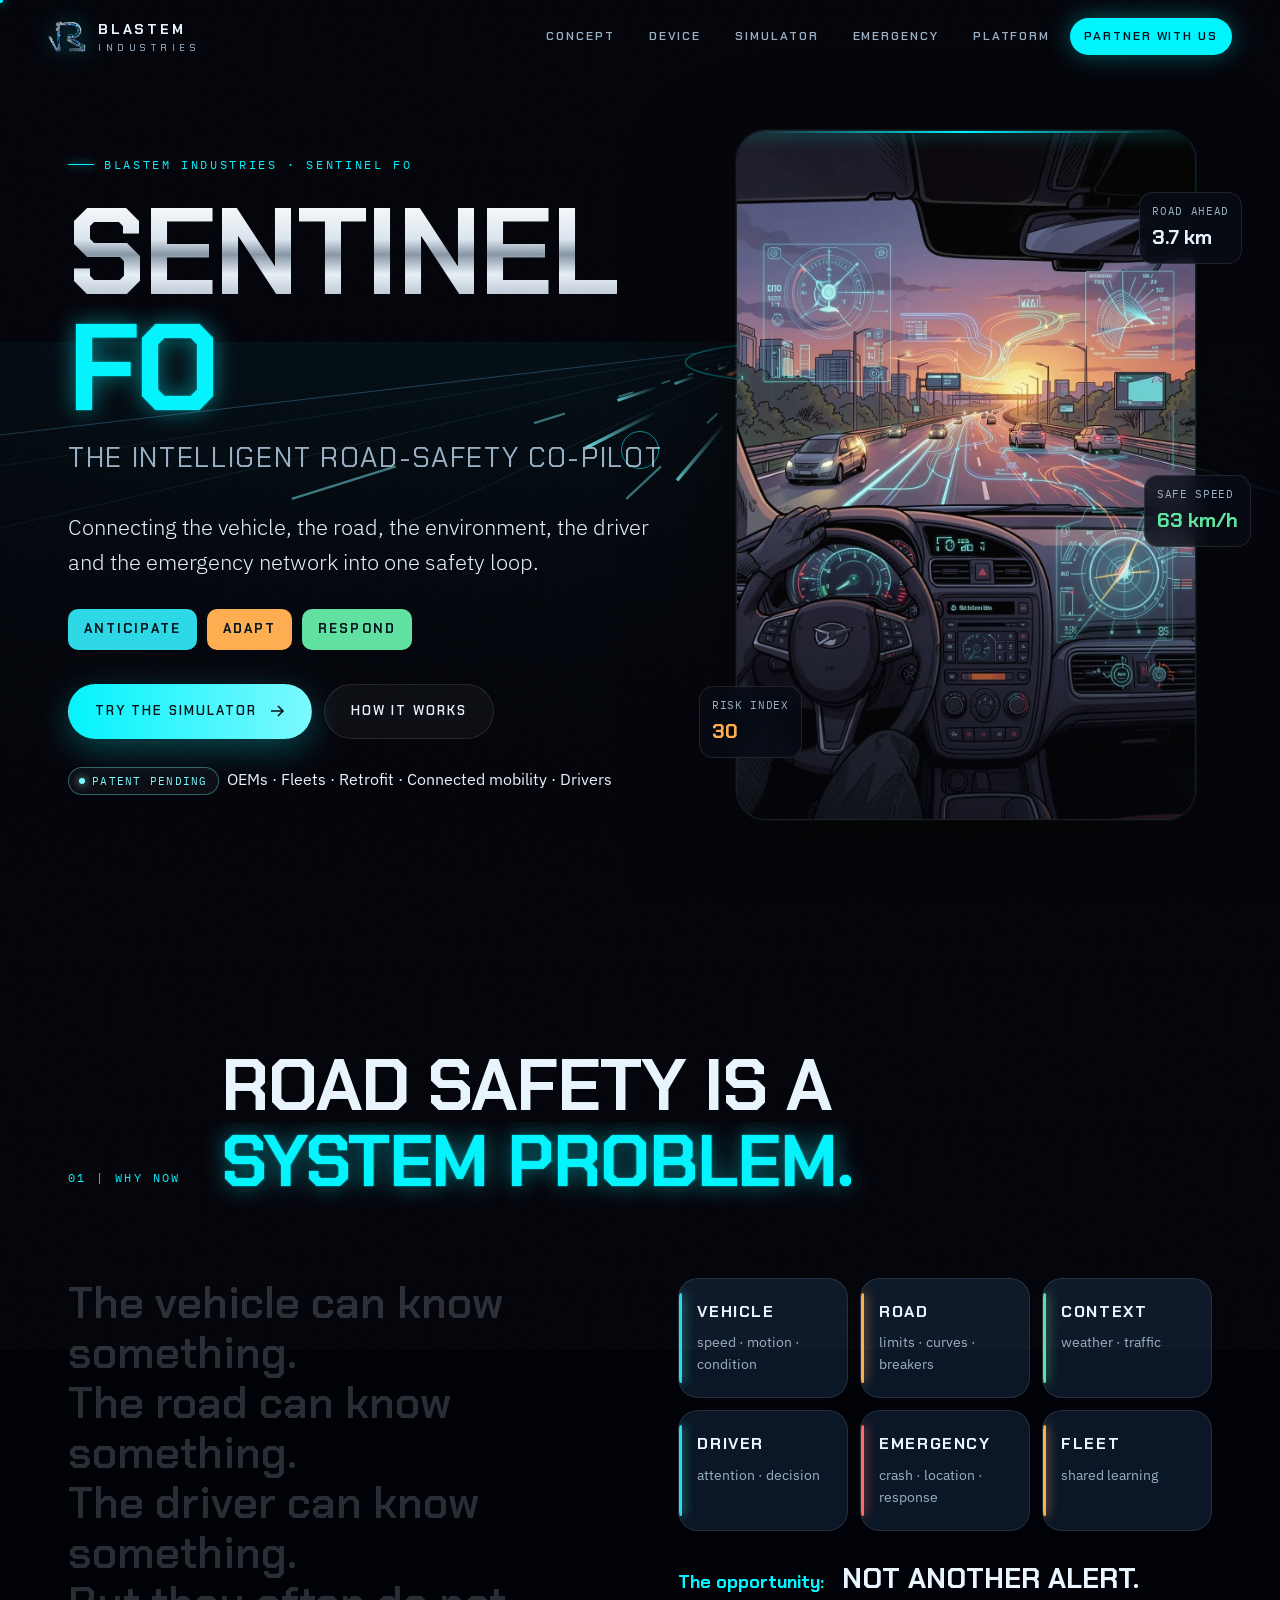
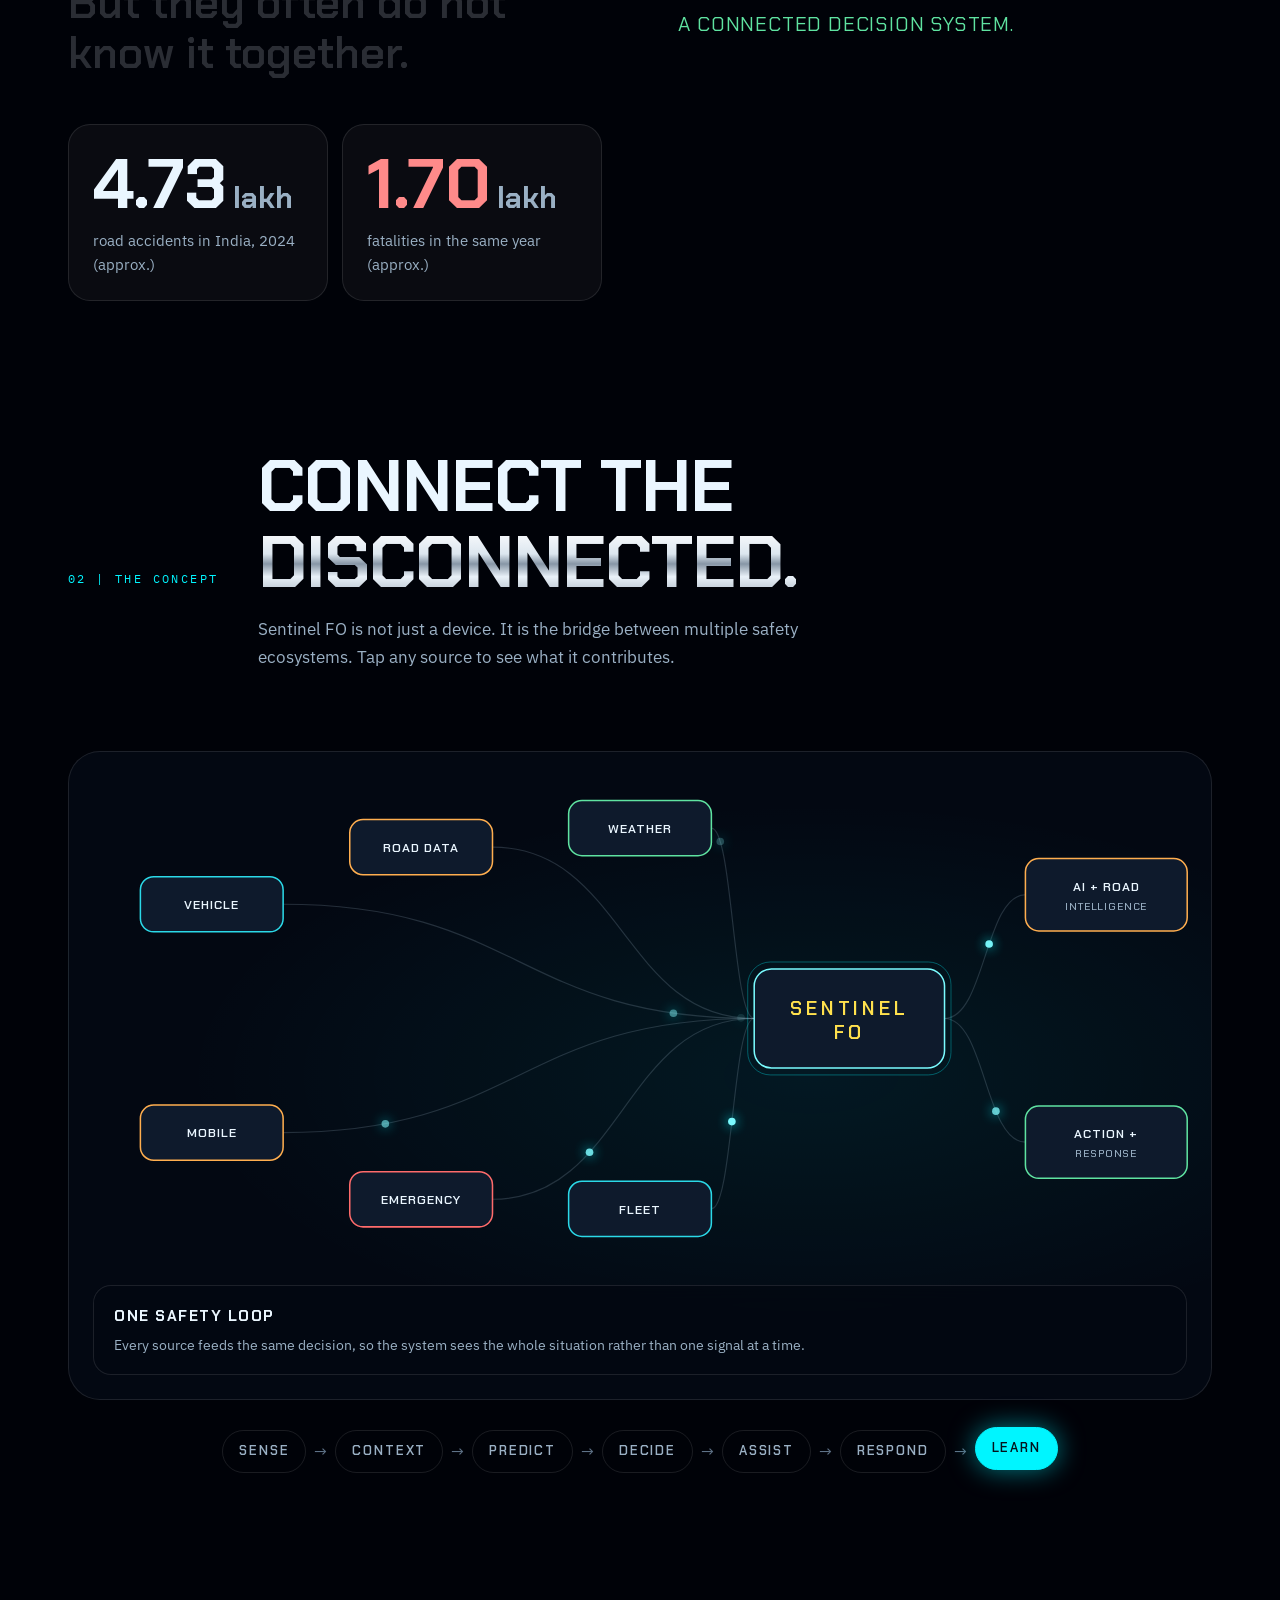
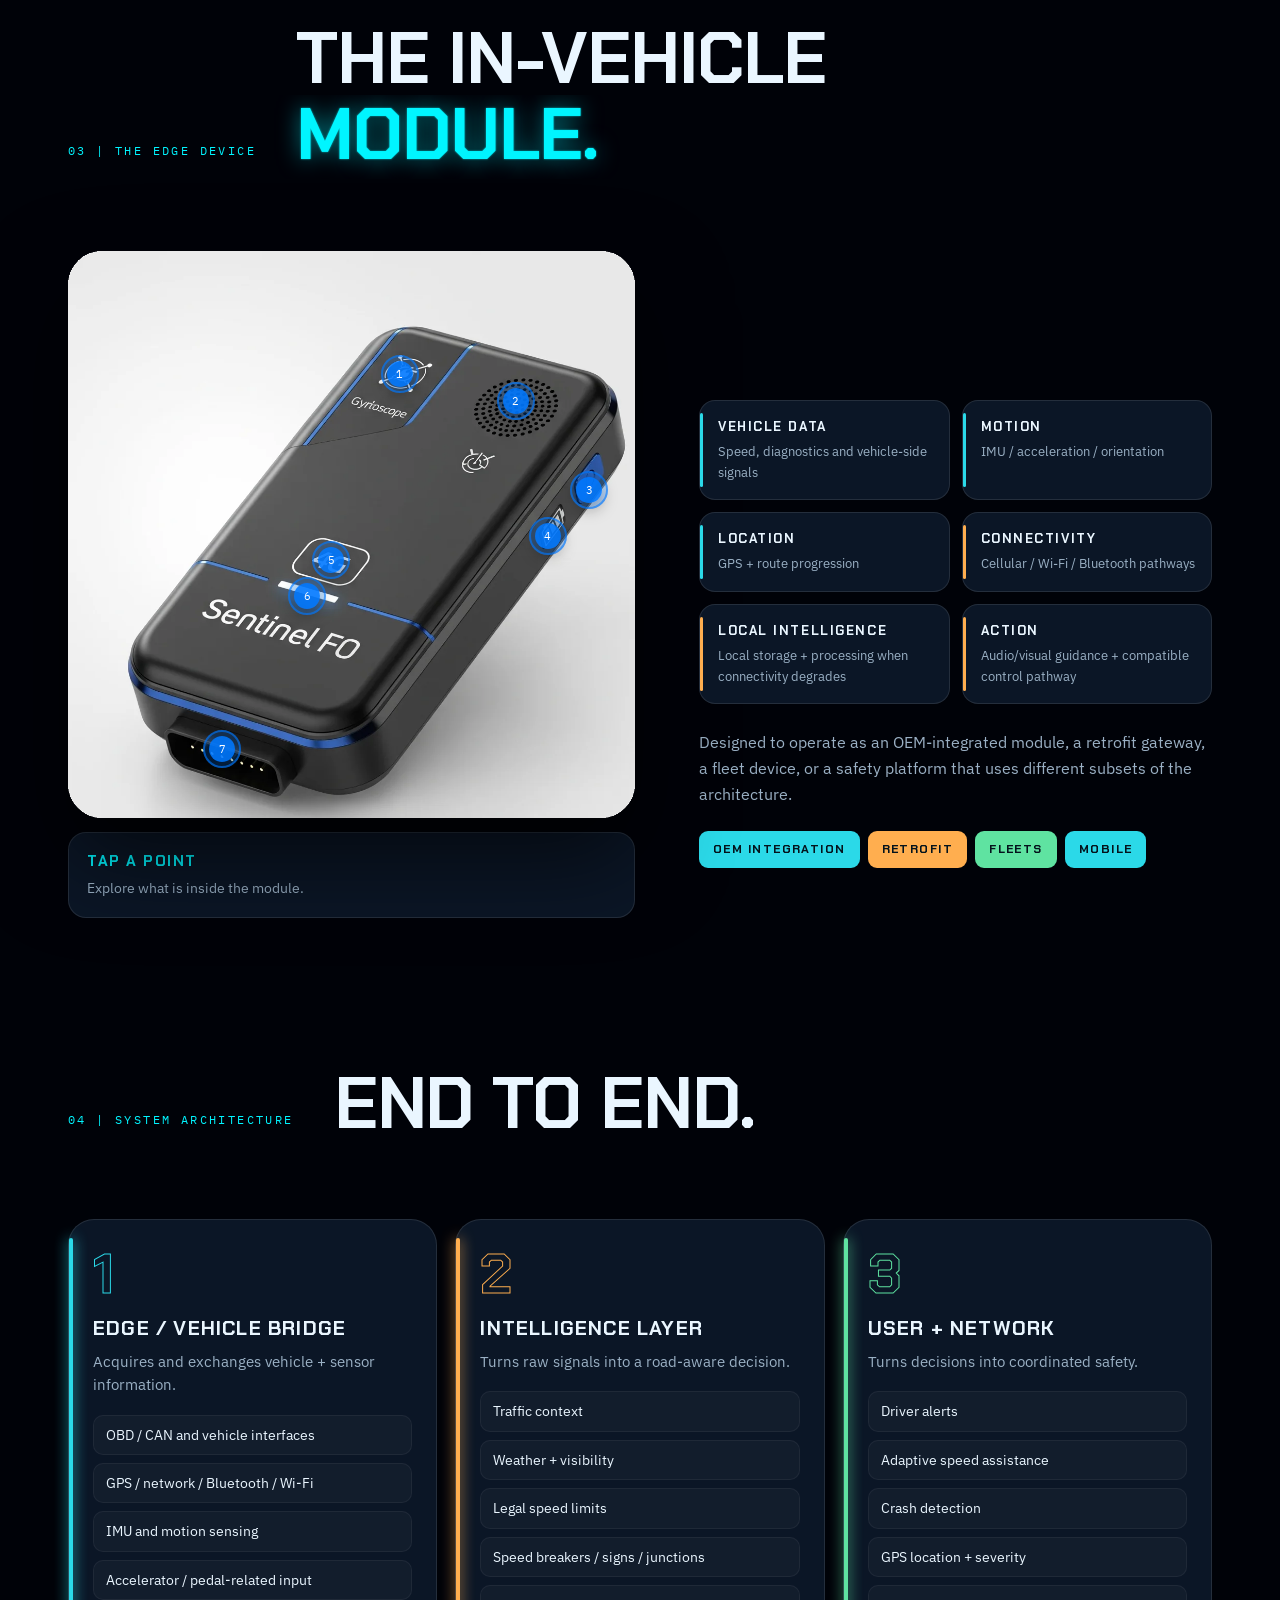
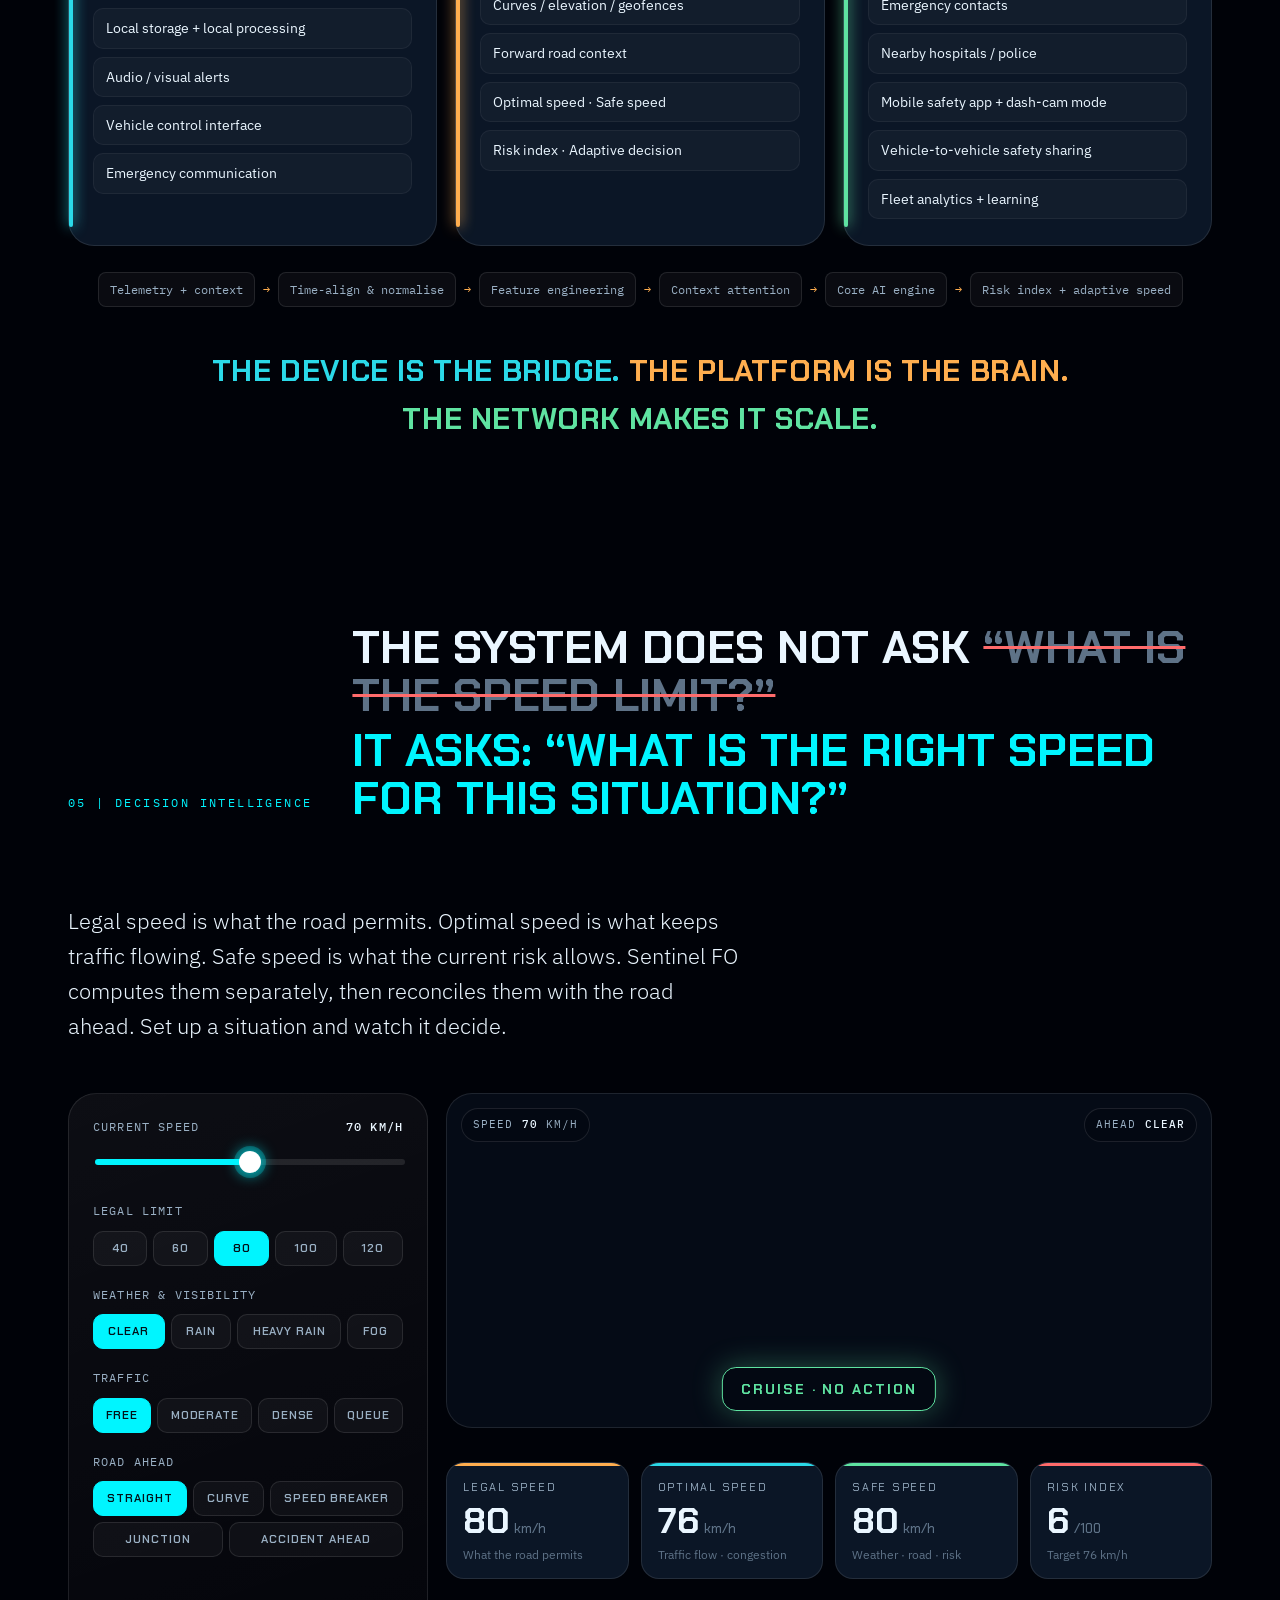
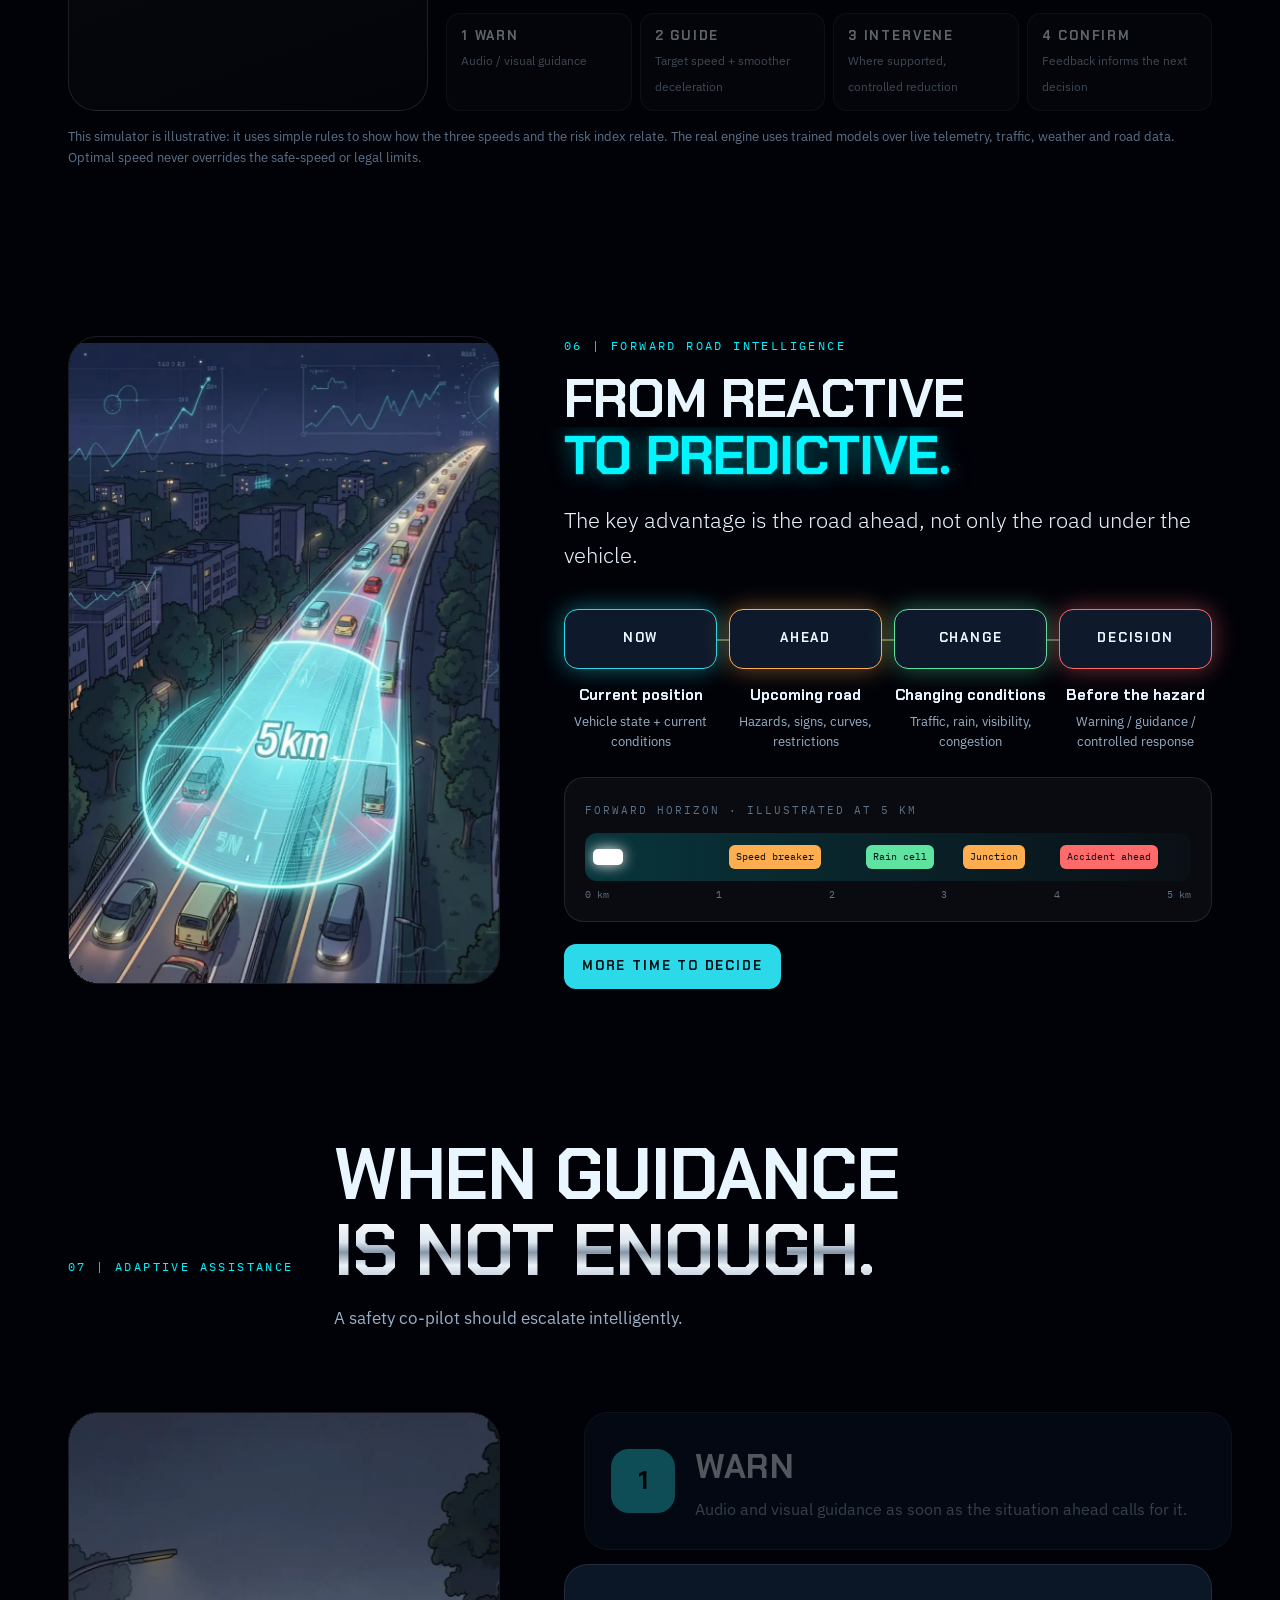
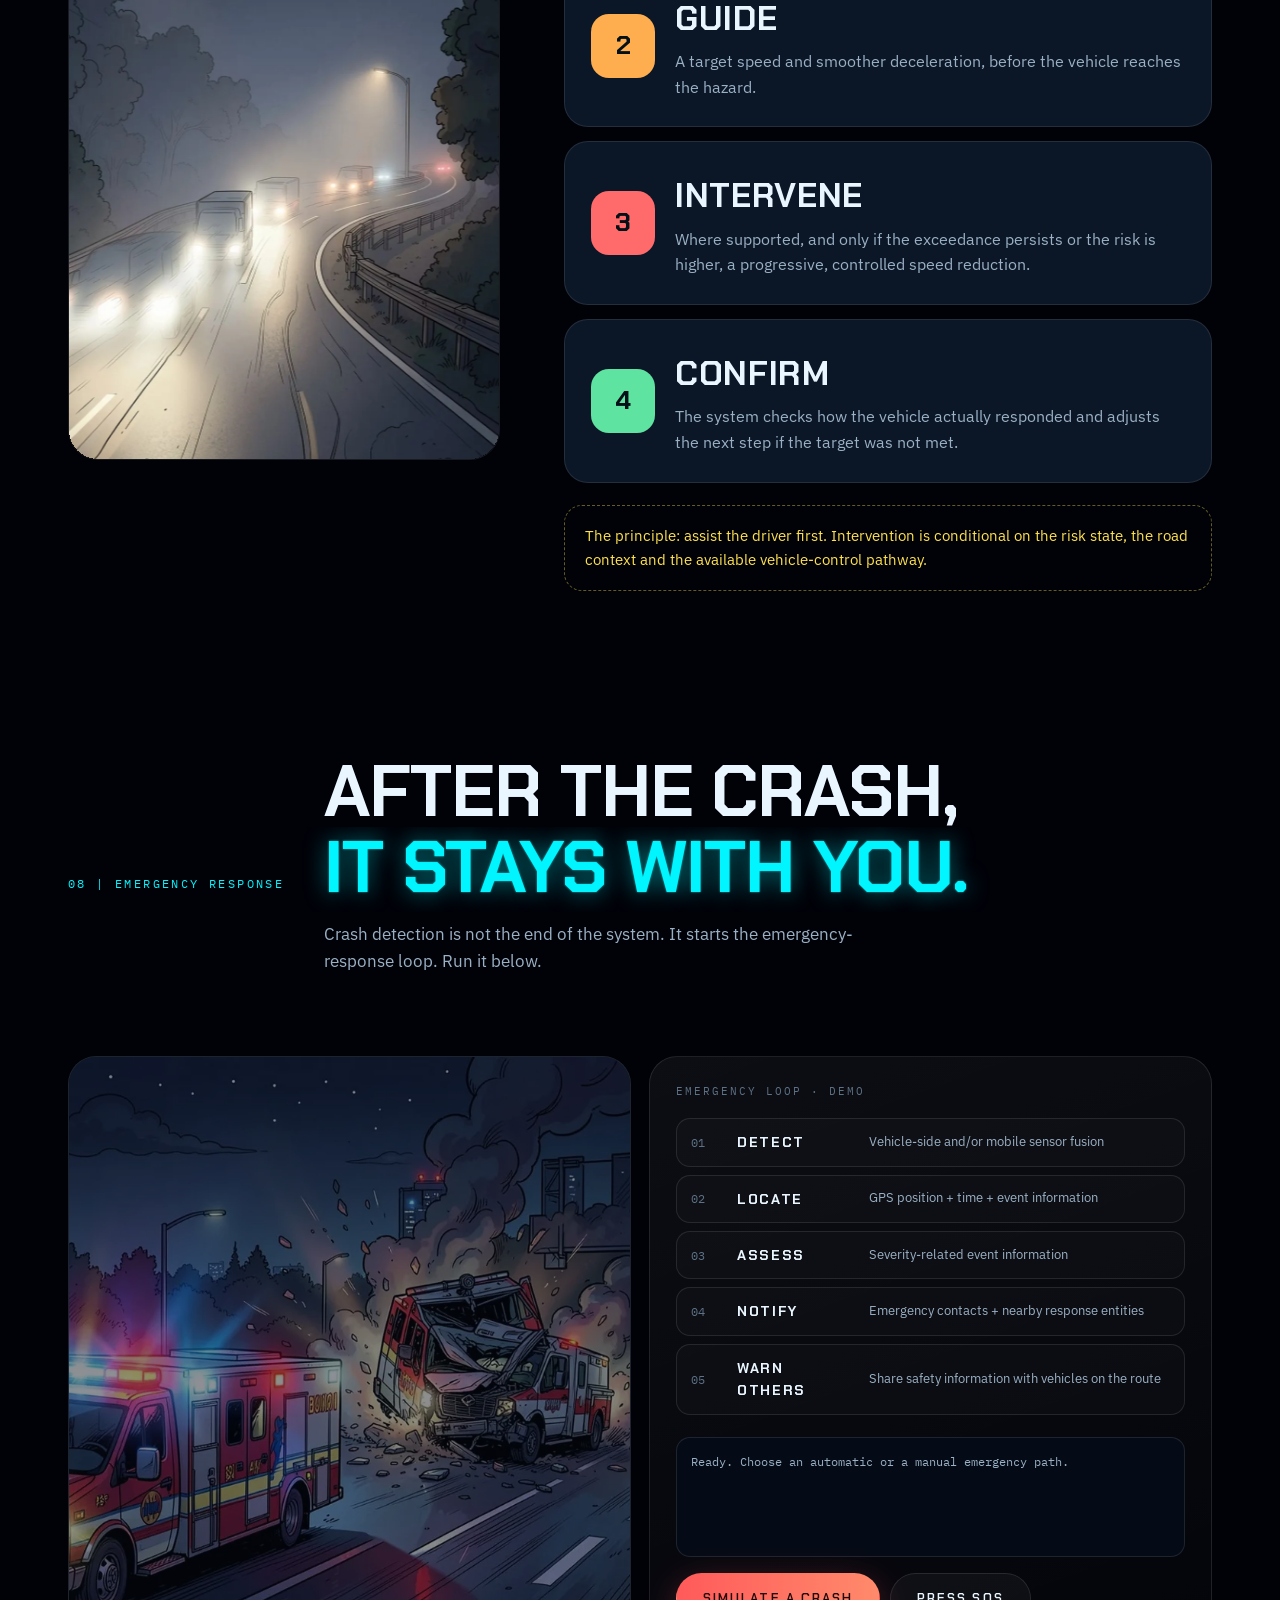
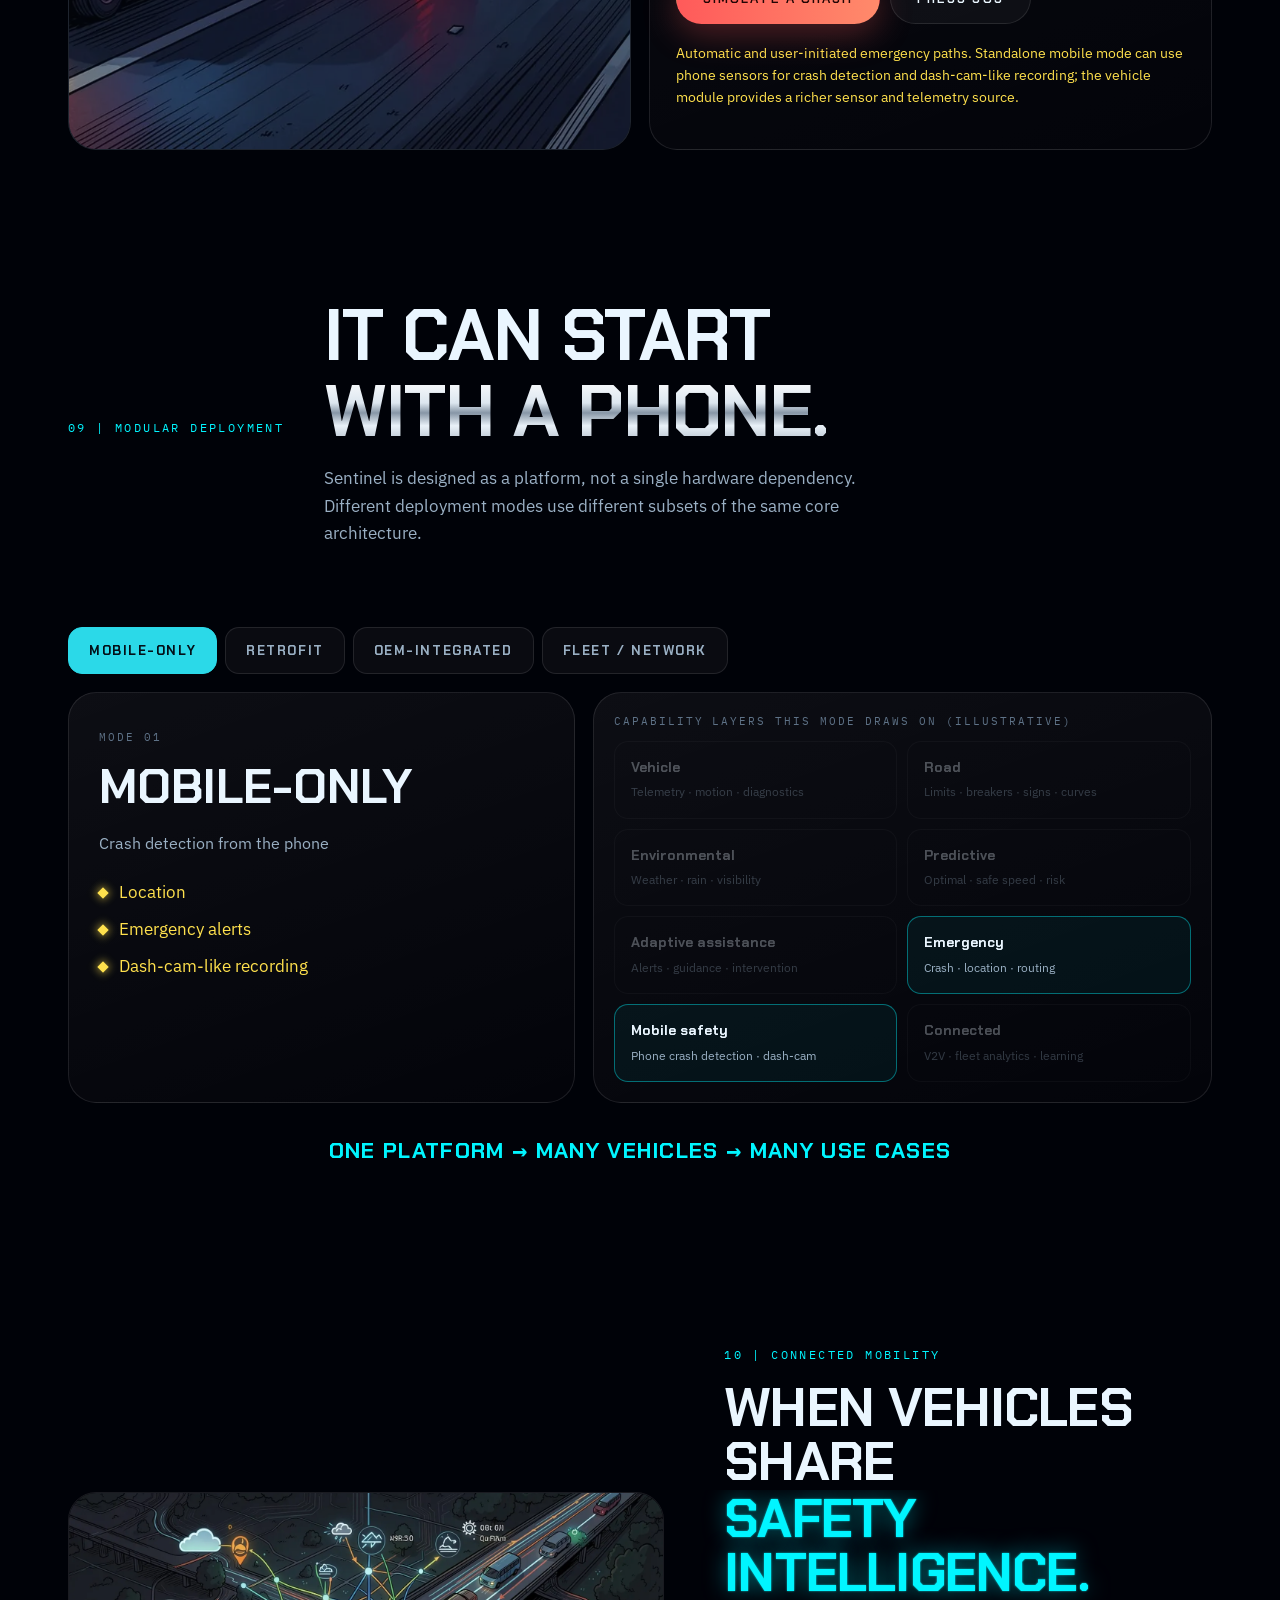
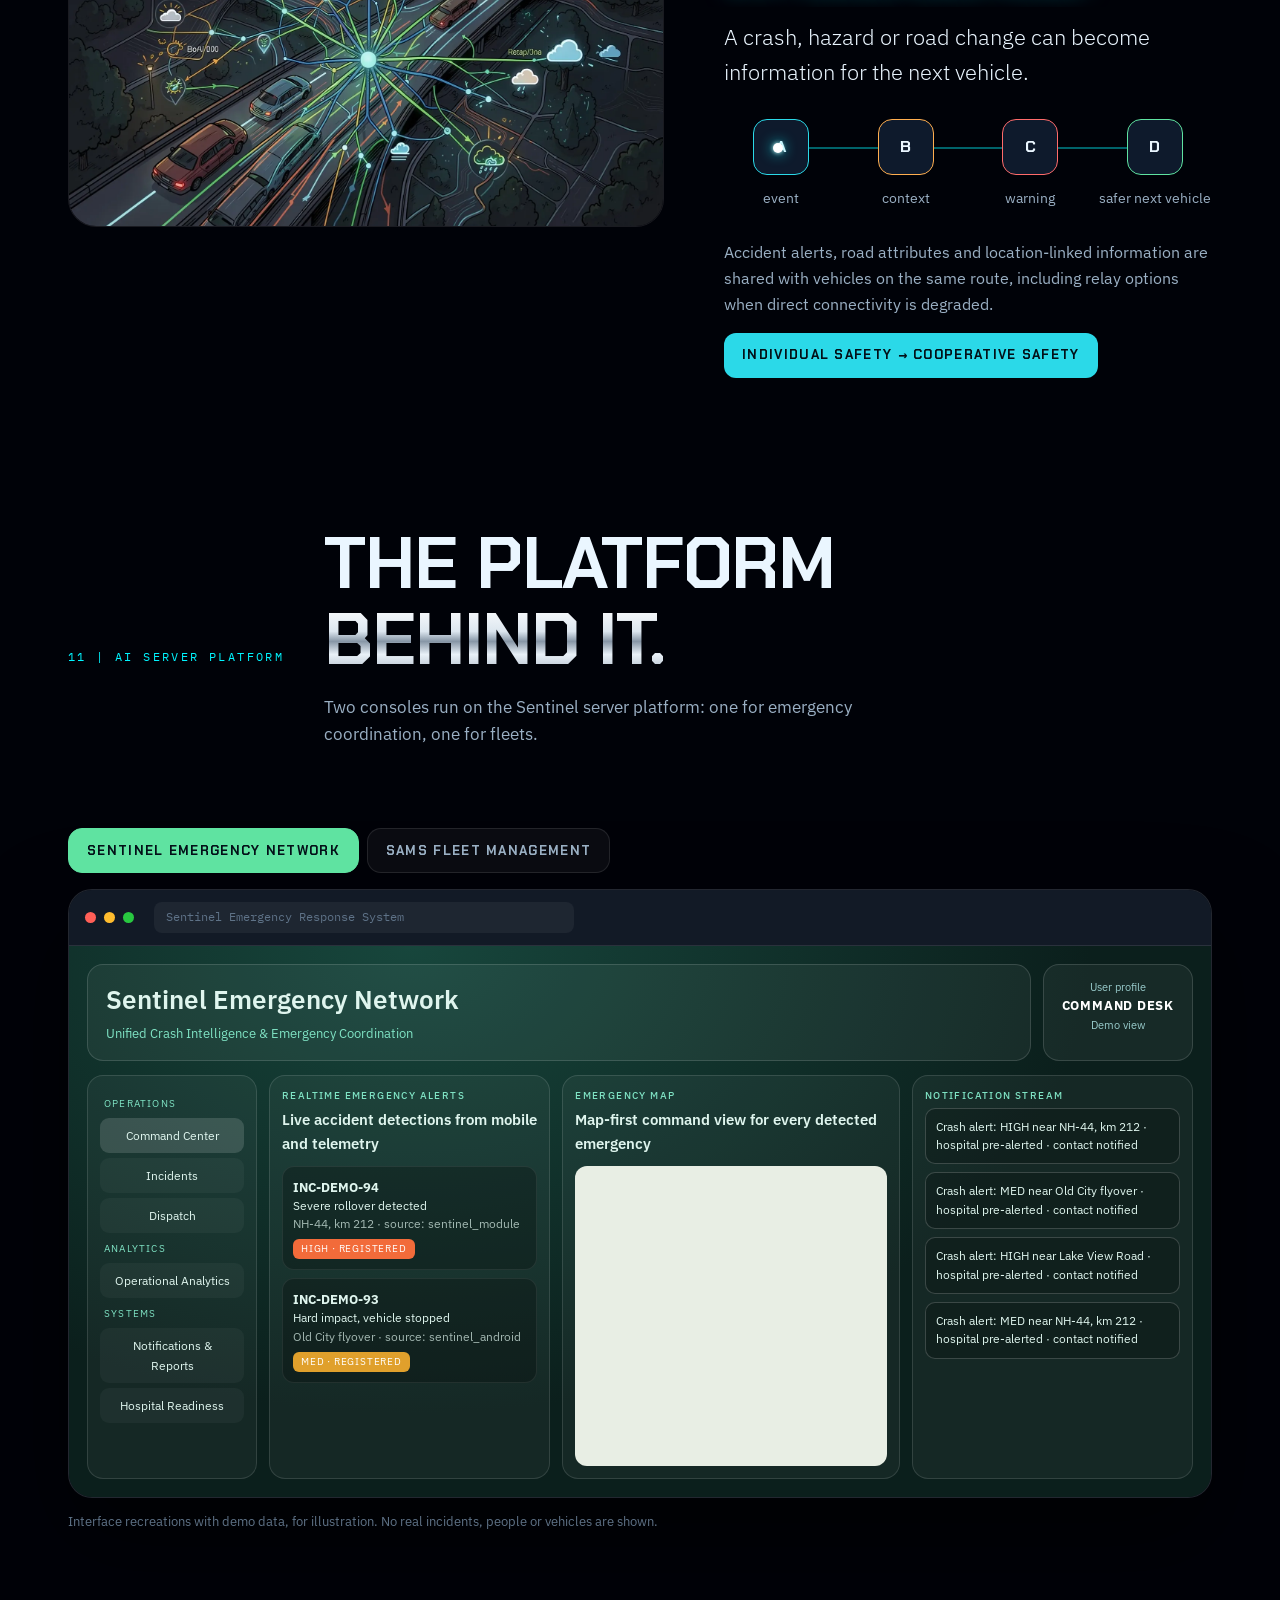
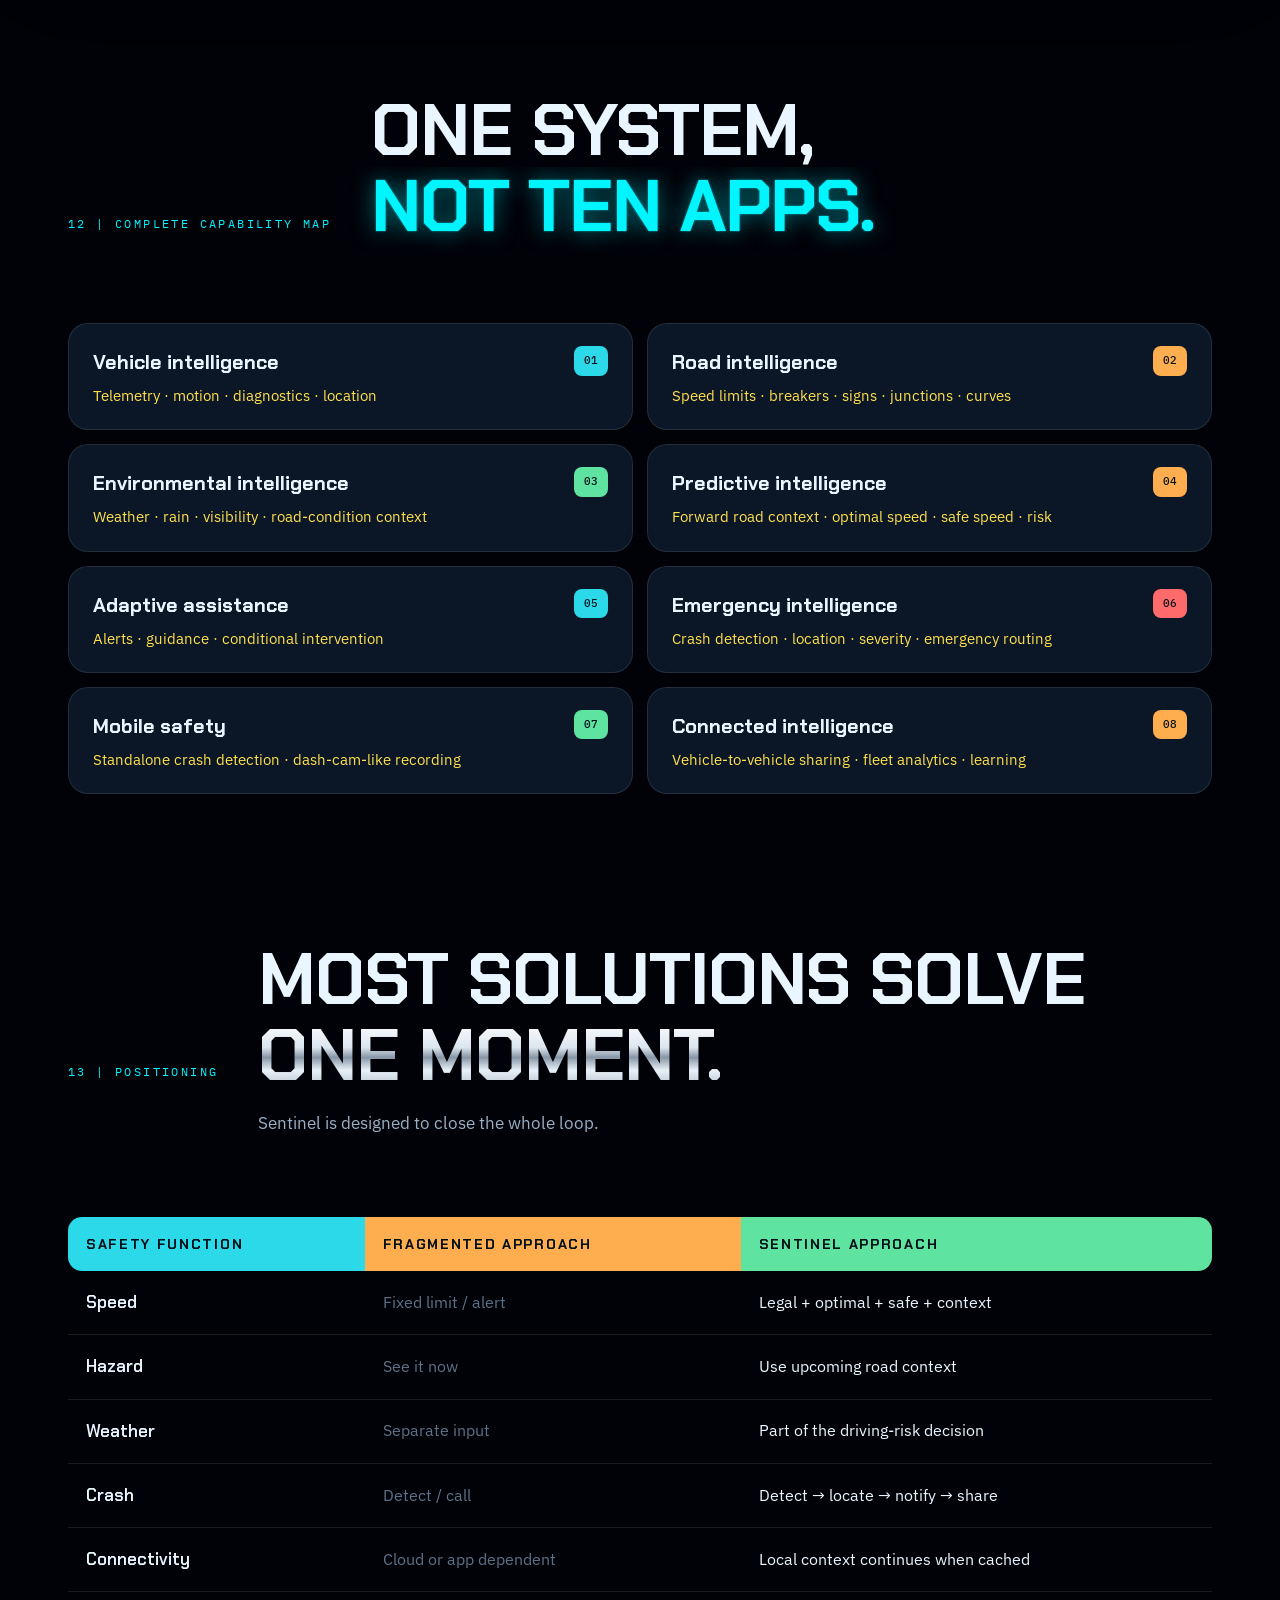
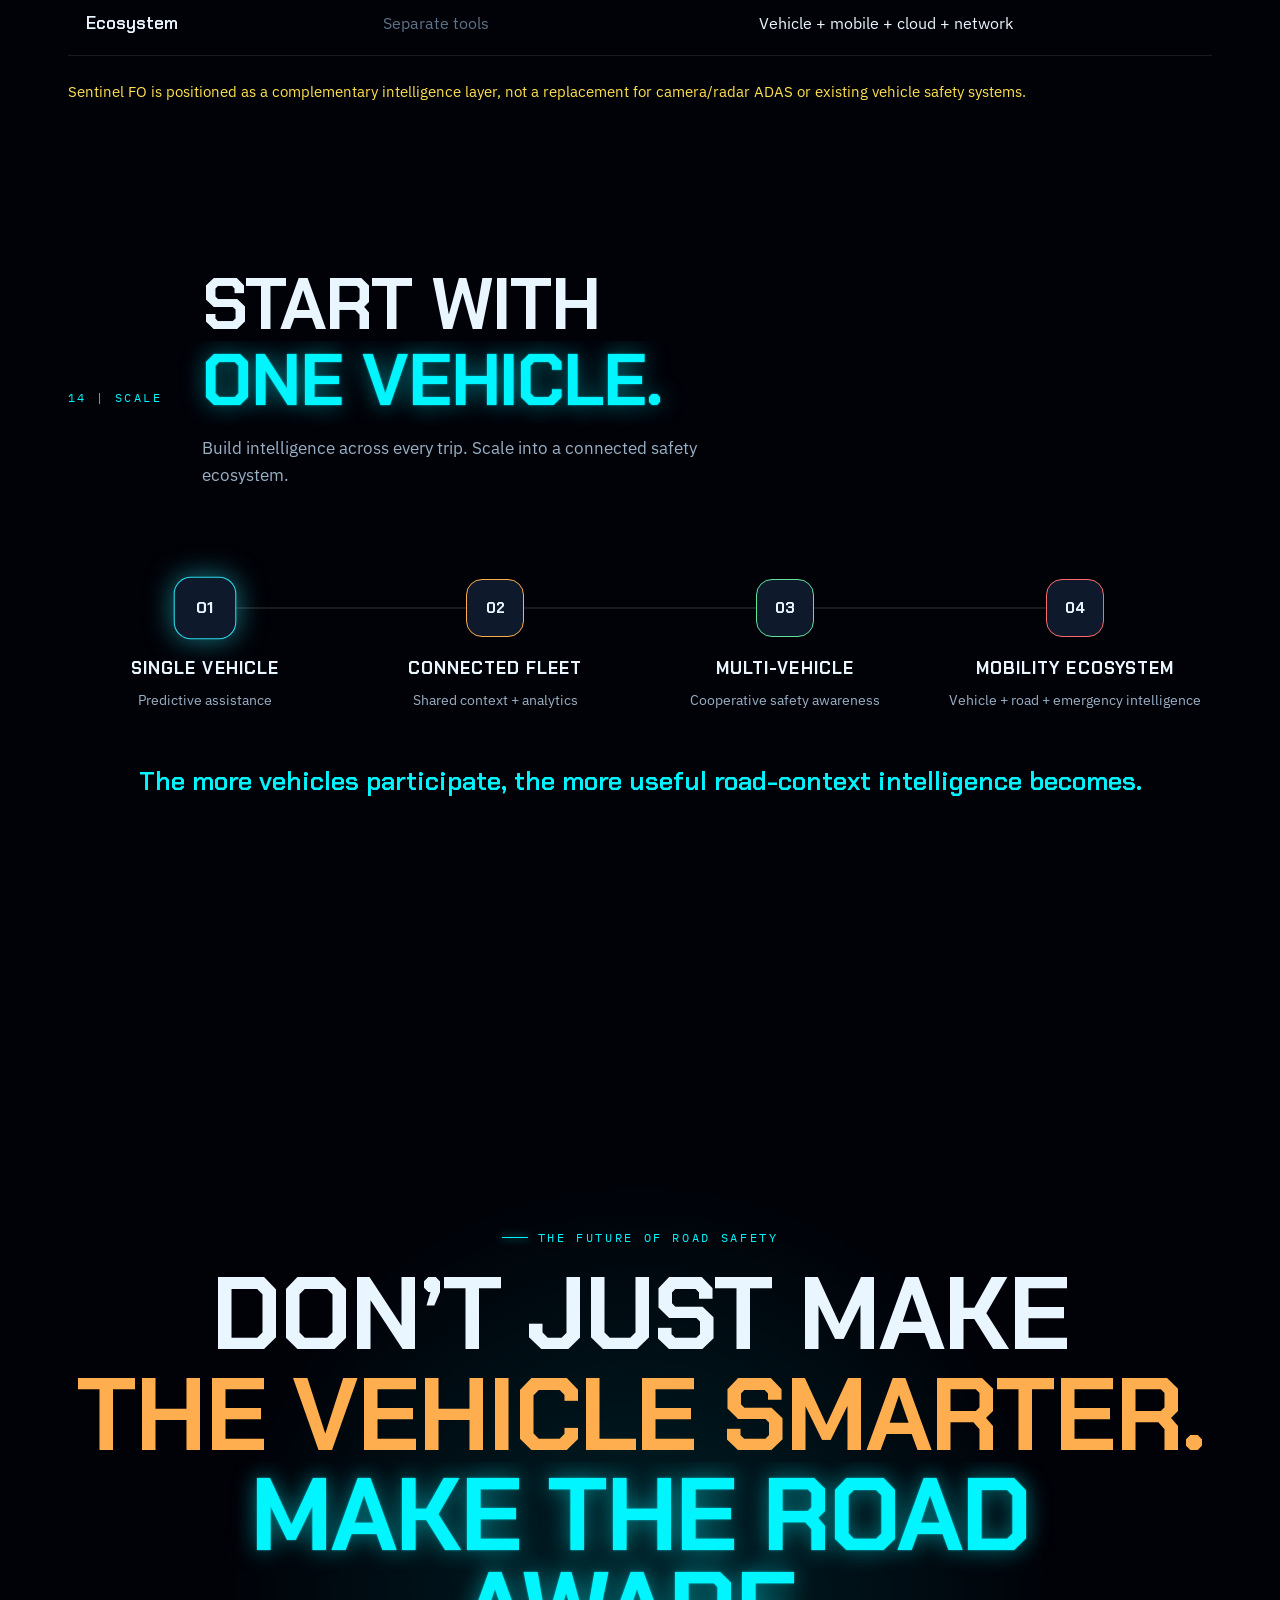
==== commit 39cd03ac: "Sentinel: device info card no longer covers hotspot 7; emergency-map route alert stays in frame Co-A" ====
--- a/sentinel.html
+++ b/sentinel.html
@@ -103,7 +103,7 @@
   .hot::after { content: ""; position: absolute; inset: -6px; border-radius: 50%; border: 2px solid rgba(0, 120, 255, .6); animation: ping 2.2s var(--ease) infinite; }
   .hot:hover, .hot.on { transform: scale(1.25); background: #031018; }
   .hot.on::after { border-color: var(--cyan); }
-  .hot-card { position: absolute; left: 18px; right: 18px; bottom: 18px; padding: 16px 18px; border-radius: 18px; background: rgba(3,8,18,.88); color: var(--text); backdrop-filter: blur(10px); -webkit-backdrop-filter: blur(10px); border: 1px solid rgba(255,255,255,.1); transform: translateY(0); transition: opacity .3s; }
+  .hot-card { margin-top: 14px; padding: 16px 18px; border-radius: 18px; background: #0B1626; color: var(--text); border: 1px solid var(--edge); min-height: 86px; }
   .hot-card h4 { margin: 0 0 4px; font-family: var(--display); font-size: 15px; letter-spacing: .1em; text-transform: uppercase; color: var(--cyan); }
   .hot-card p { margin: 0; font-size: 14px; color: var(--muted); }
   .connects { display: grid; grid-template-columns: 1fr 1fr; gap: 12px; margin-top: 30px; }
@@ -529,7 +529,8 @@
         <h2 class="sec-title"><span class="split-line reveal-split"><span>The in-vehicle</span></span><span class="split-line reveal-split"><span class="glow">module.</span></span></h2>
       </div>
       <div class="device-grid">
-        <div class="studio reveal" id="studio">
+        <div class="reveal">
+        <div class="studio" id="studio">
           <div class="studio-inner" id="studioInner">
             <img src="./assets/sentinel/device.webp" alt="Render of the Sentinel FO in-vehicle module: a black OBD-connected unit with a speaker grille, 4G badge, status light and side button">
             <button class="hot" style="left:58.6%;top:21.8%" data-i="0" aria-label="Motion sensing">1</button>
@@ -540,7 +541,8 @@
             <button class="hot" style="left:42.2%;top:61%" data-i="5" aria-label="Status light">6</button>
             <button class="hot" style="left:27.2%;top:88%" data-i="6" aria-label="Vehicle connector">7</button>
           </div>
-          <div class="hot-card" id="hotCard" aria-live="polite"><h4 id="hotT">Tap a point</h4><p id="hotP">Explore what is inside the module.</p></div>
+        </div>
+        <div class="hot-card" id="hotCard" aria-live="polite"><h4 id="hotT">Tap a point</h4><p id="hotP">Explore what is inside the module.</p></div>
         </div>
         <div>
           <p class="lead reveal">One compact edge unit can act as the vehicle&rsquo;s safety gateway.</p>
@@ -1298,8 +1300,8 @@
       });
       if (phase === "warn") {
         ctx.textAlign = "center"; ctx.fillStyle = "#FFAE4F"; ctx.font = "600 12px IBM Plex Mono, monospace";
-        for (var v = 0; v < 3; v++) { var vx = cx - R * 0.42 + v * 26, vy = cy + R * 0.38; ctx.fillRect(vx - 7, vy - 4, 14, 8); }
-        ctx.fillText("⚠ alert sent to vehicles on route", cx - R * 0.42 + 26, cy + R * 0.38 + 24);
+        for (var v = 0; v < 3; v++) { var vx = cx - 26 + v * 26, vy = CH - 58; ctx.fillRect(vx - 7, vy - 4, 14, 8); }
+        ctx.fillText("⚠ alert sent to vehicles on route", cx, CH - 30);
       }
     })(performance.now());
   })();
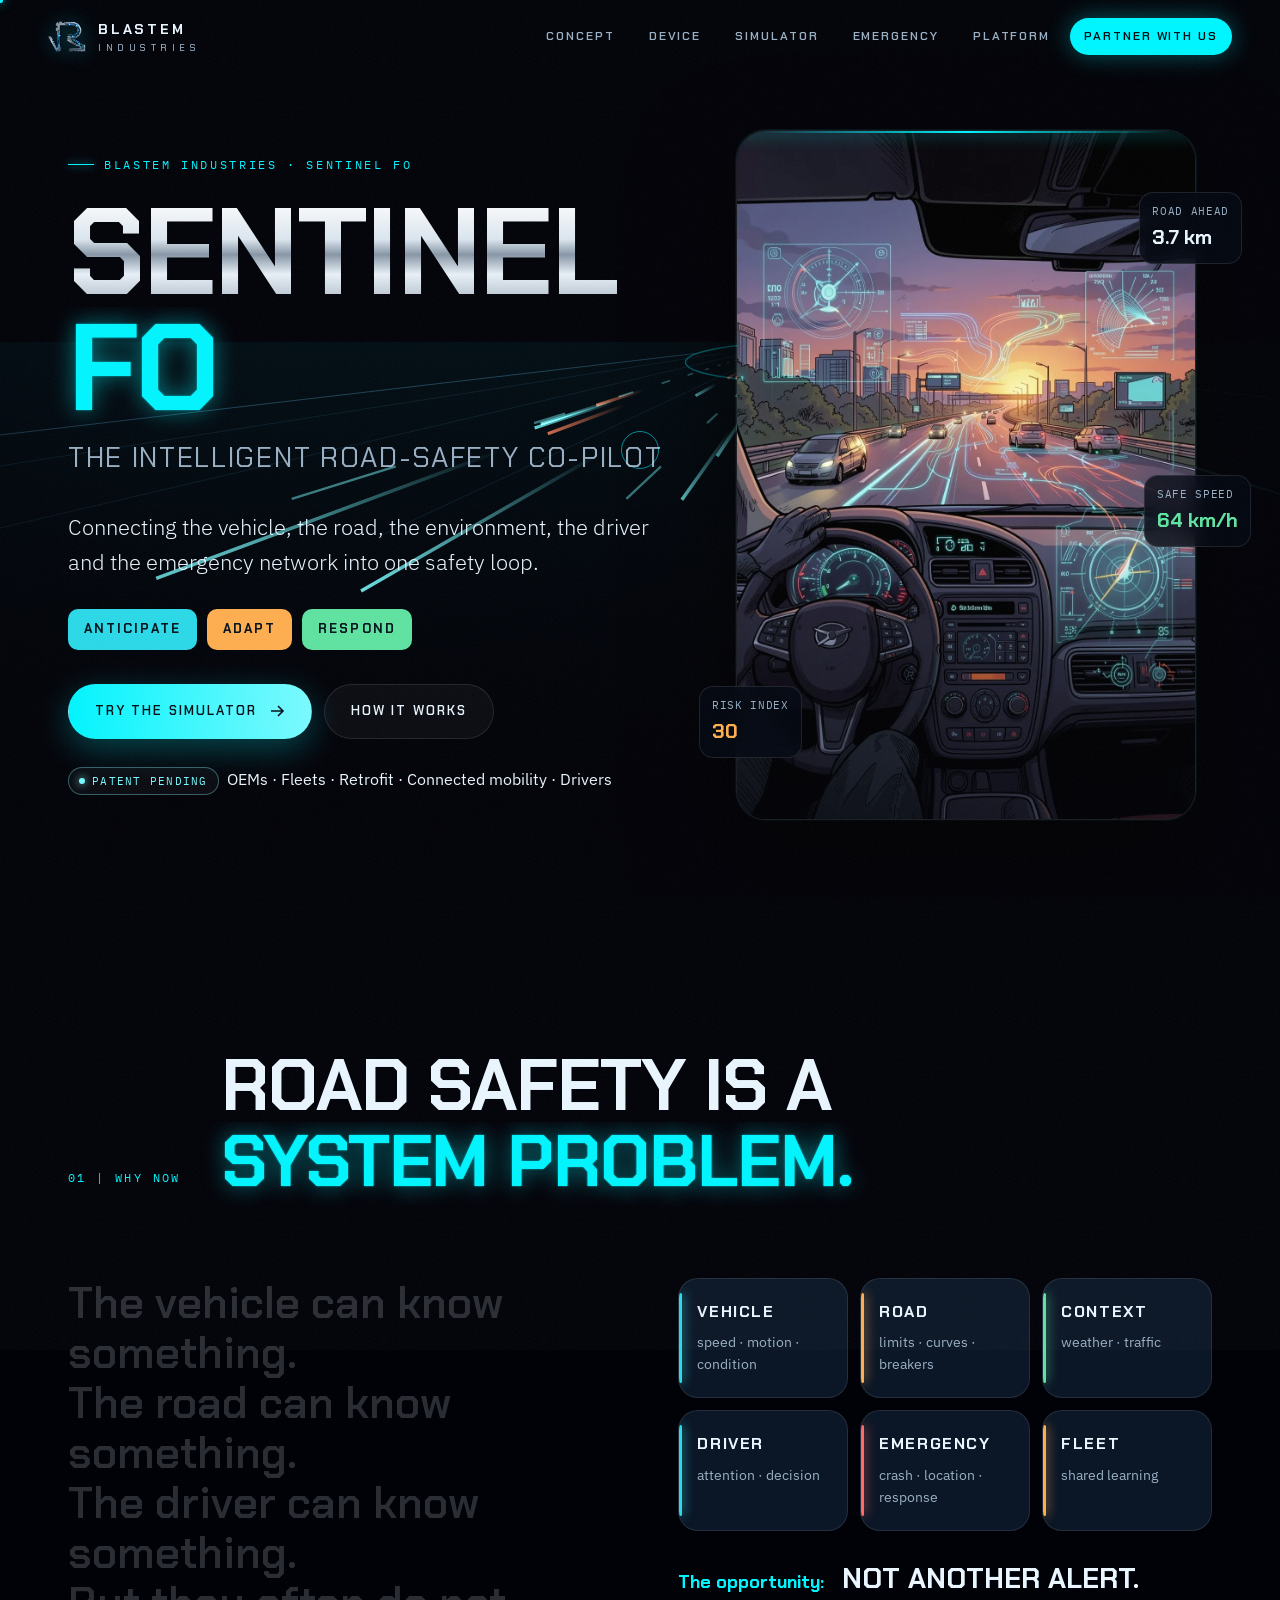
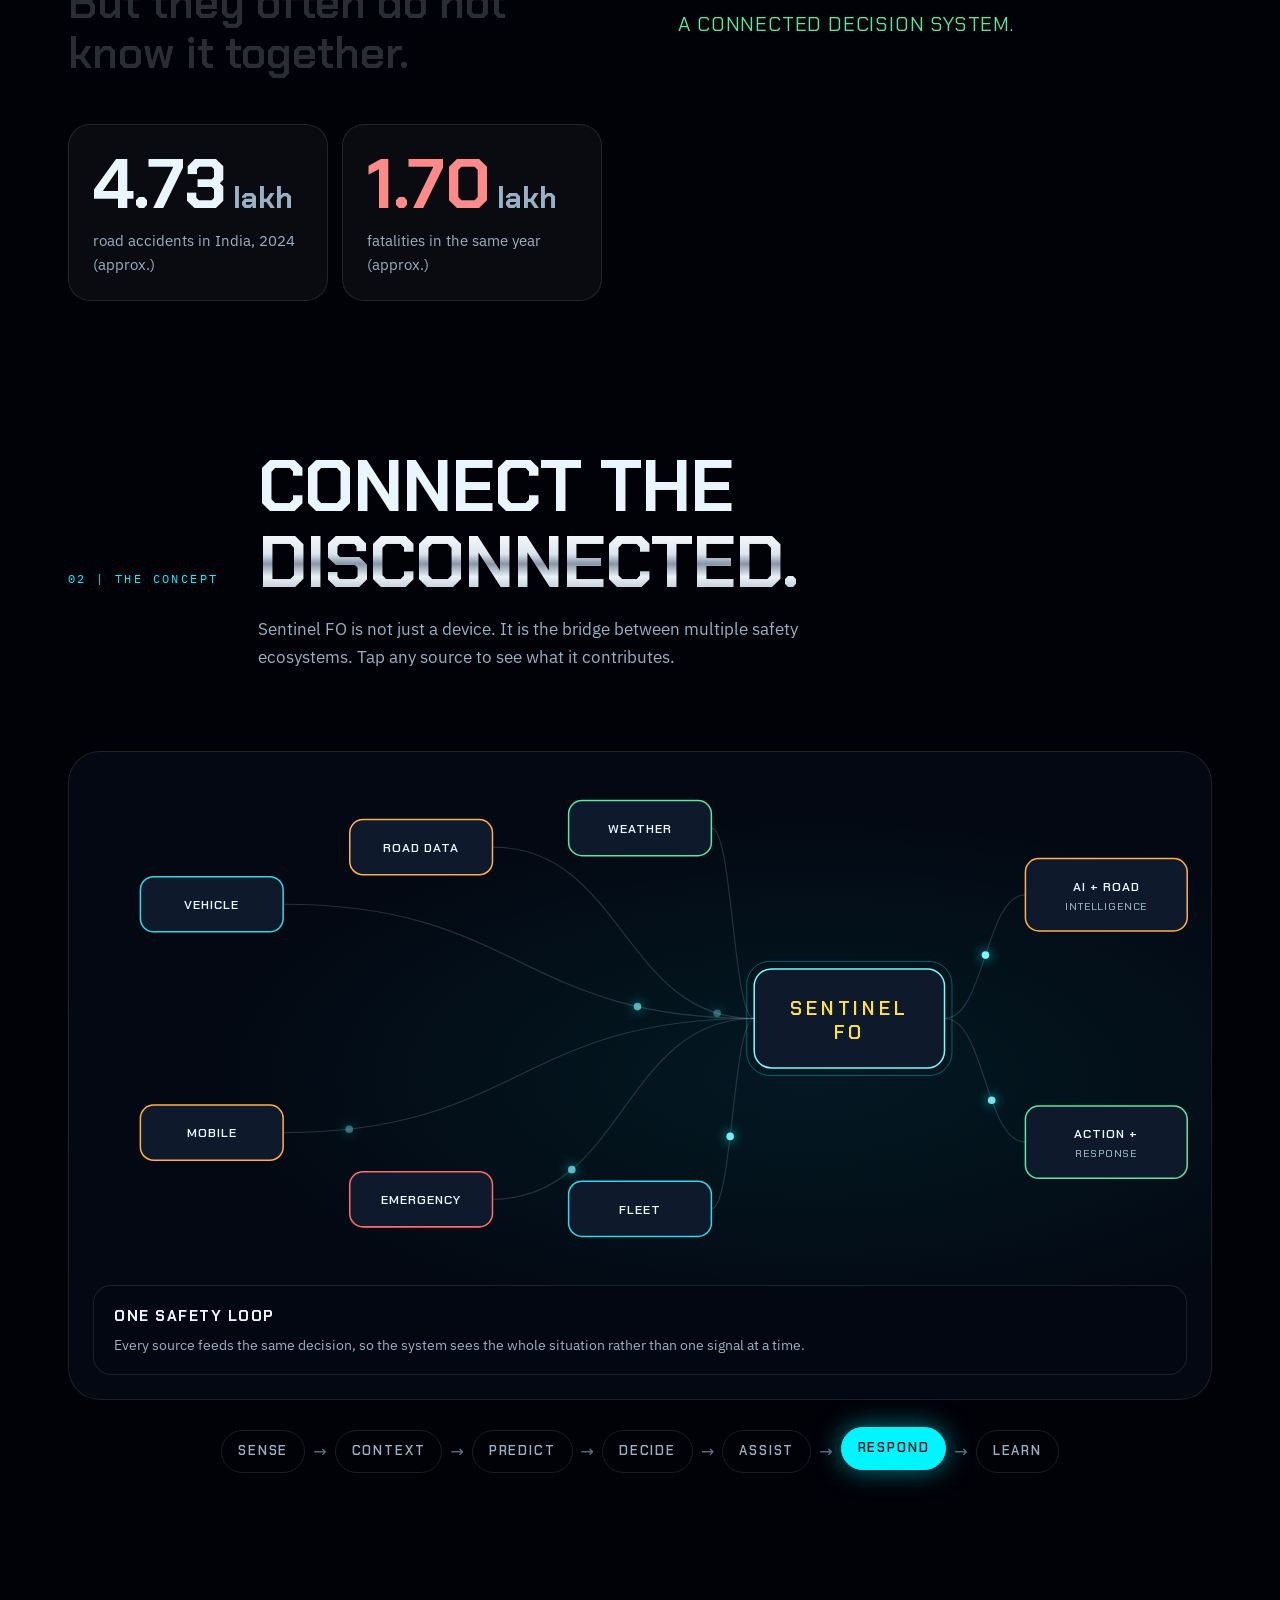
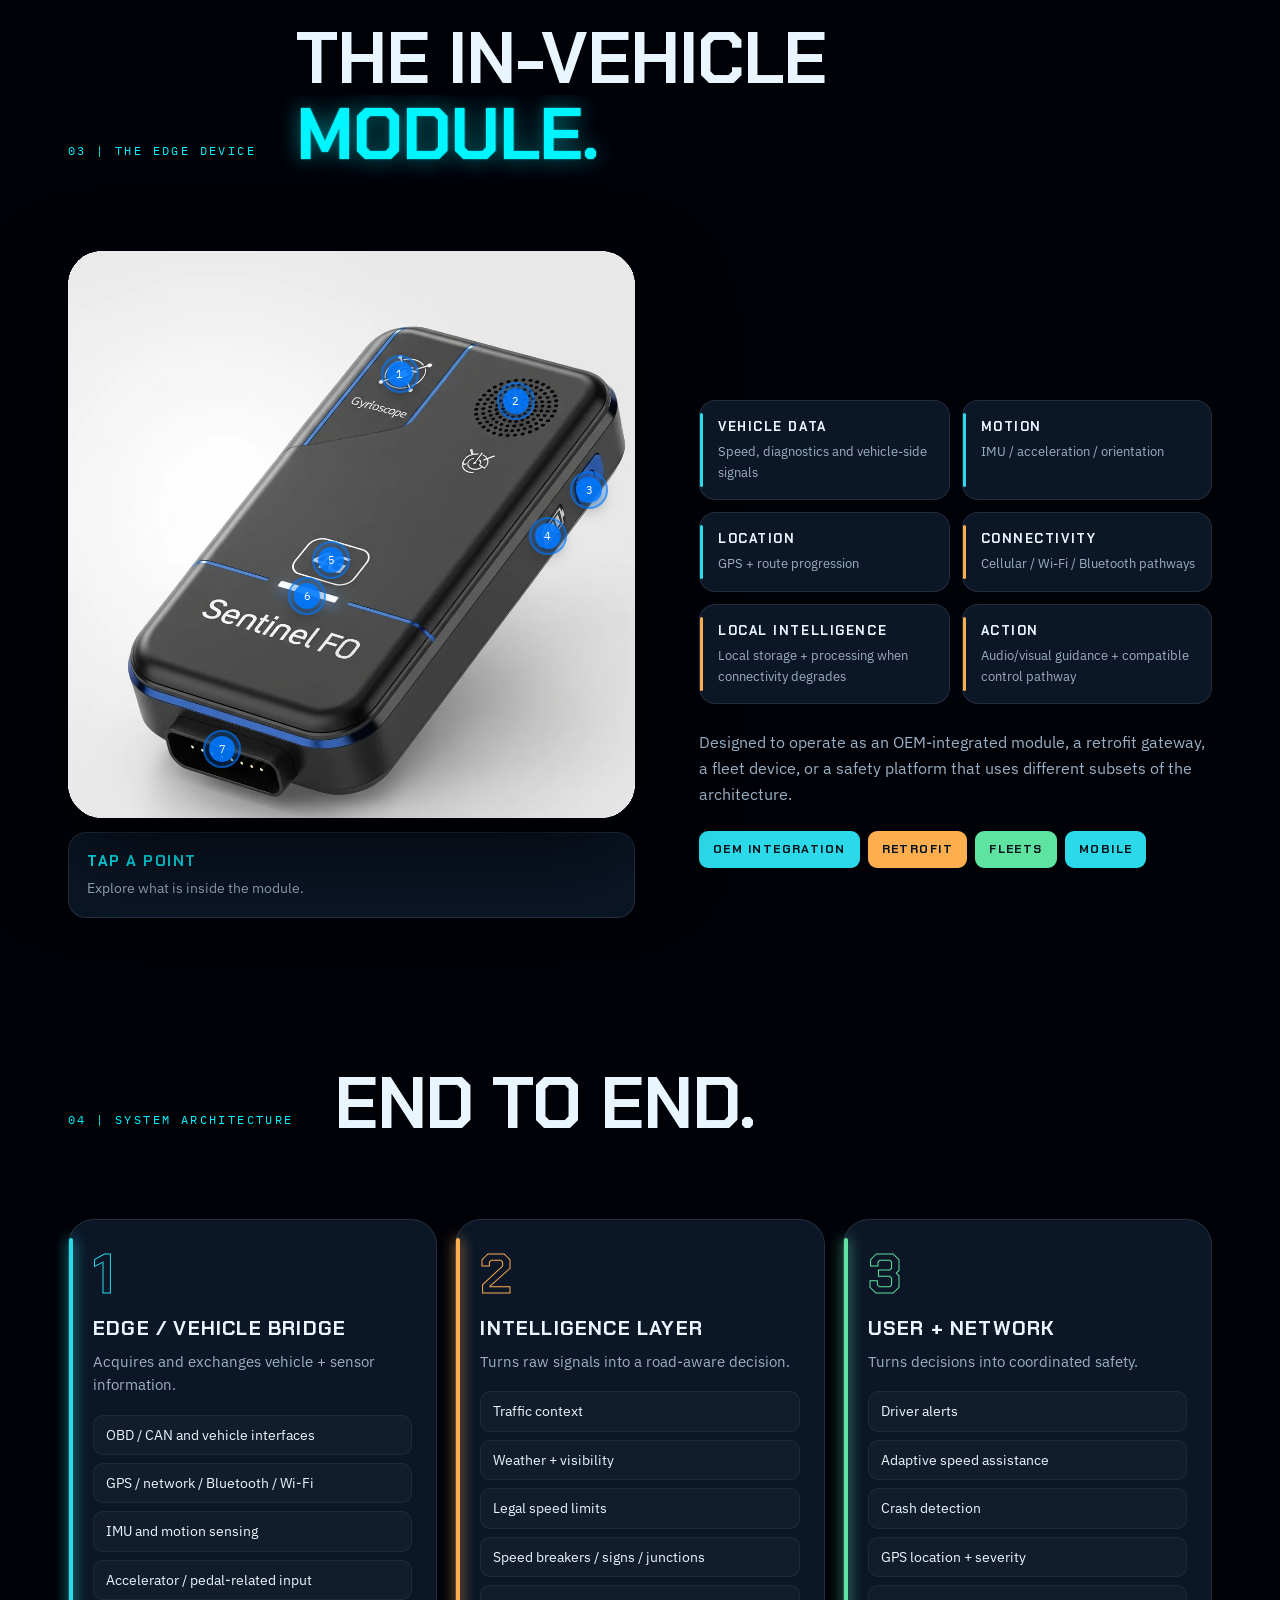
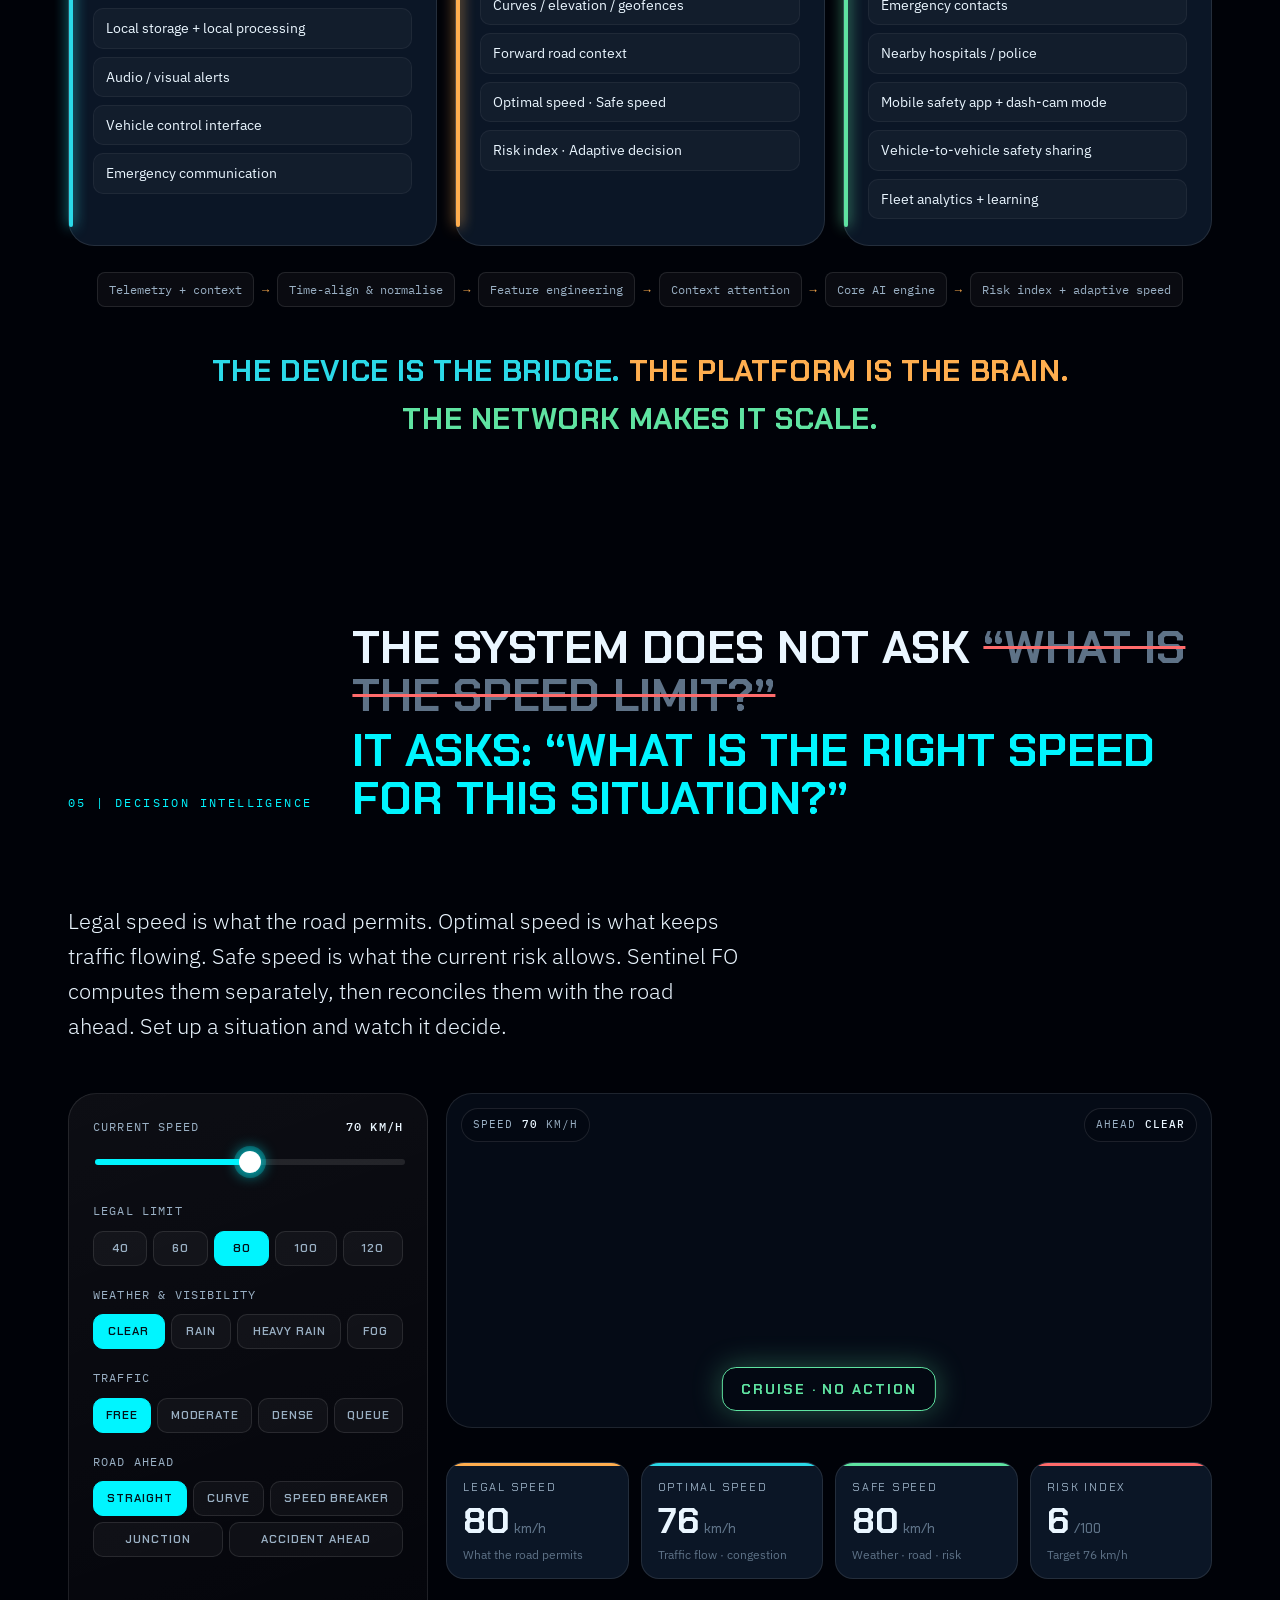
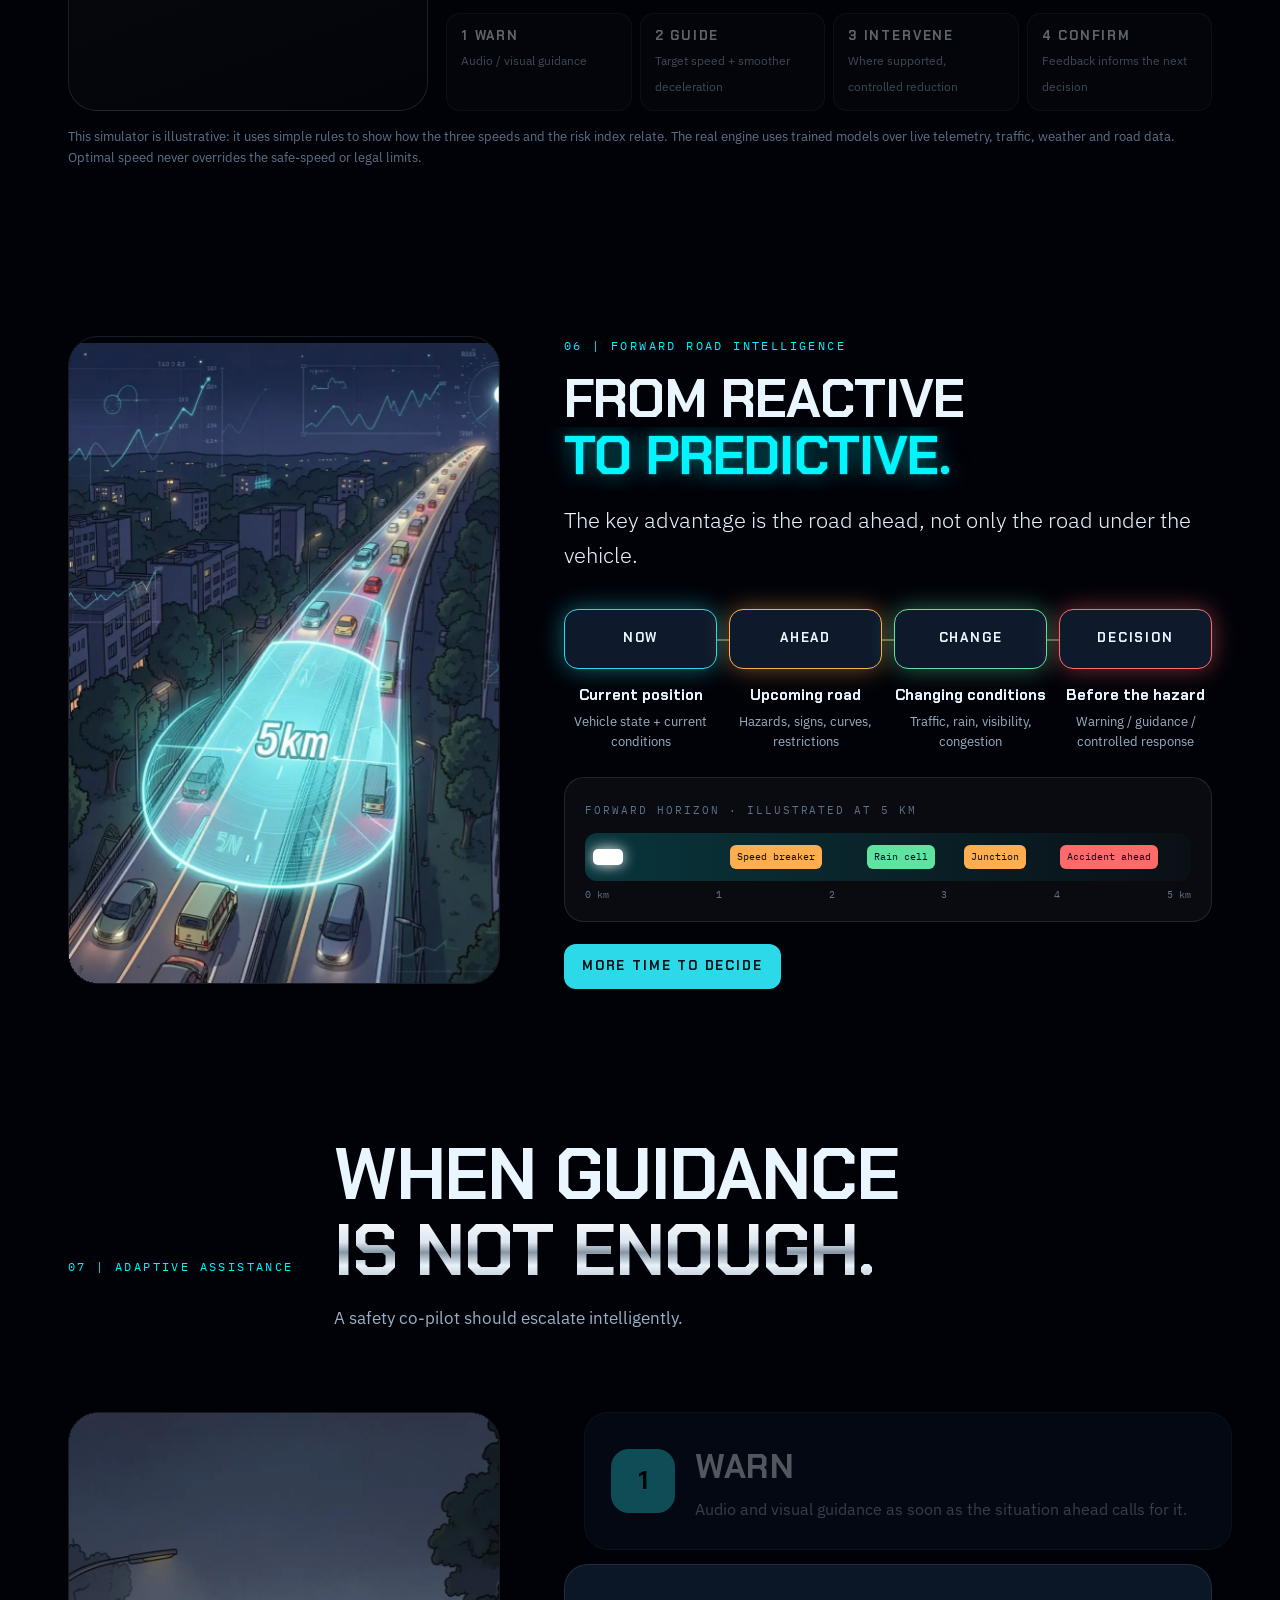
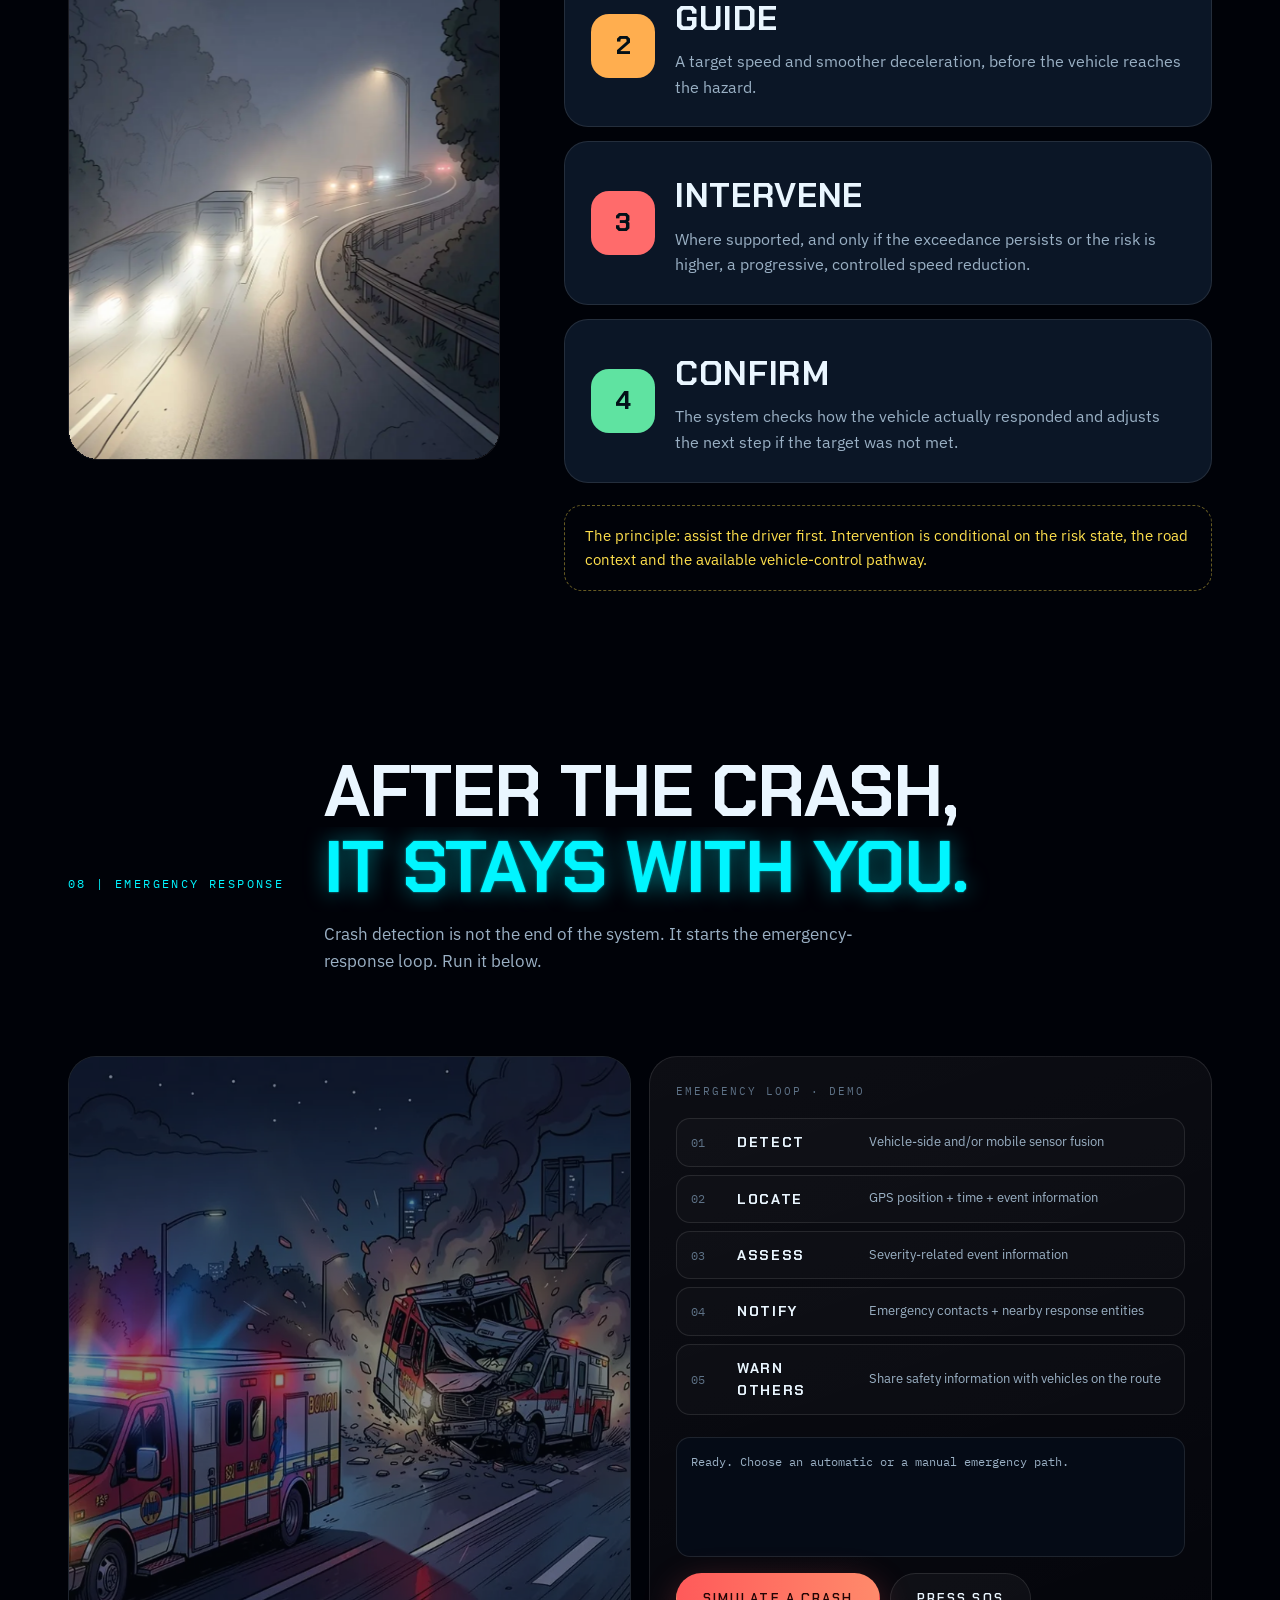
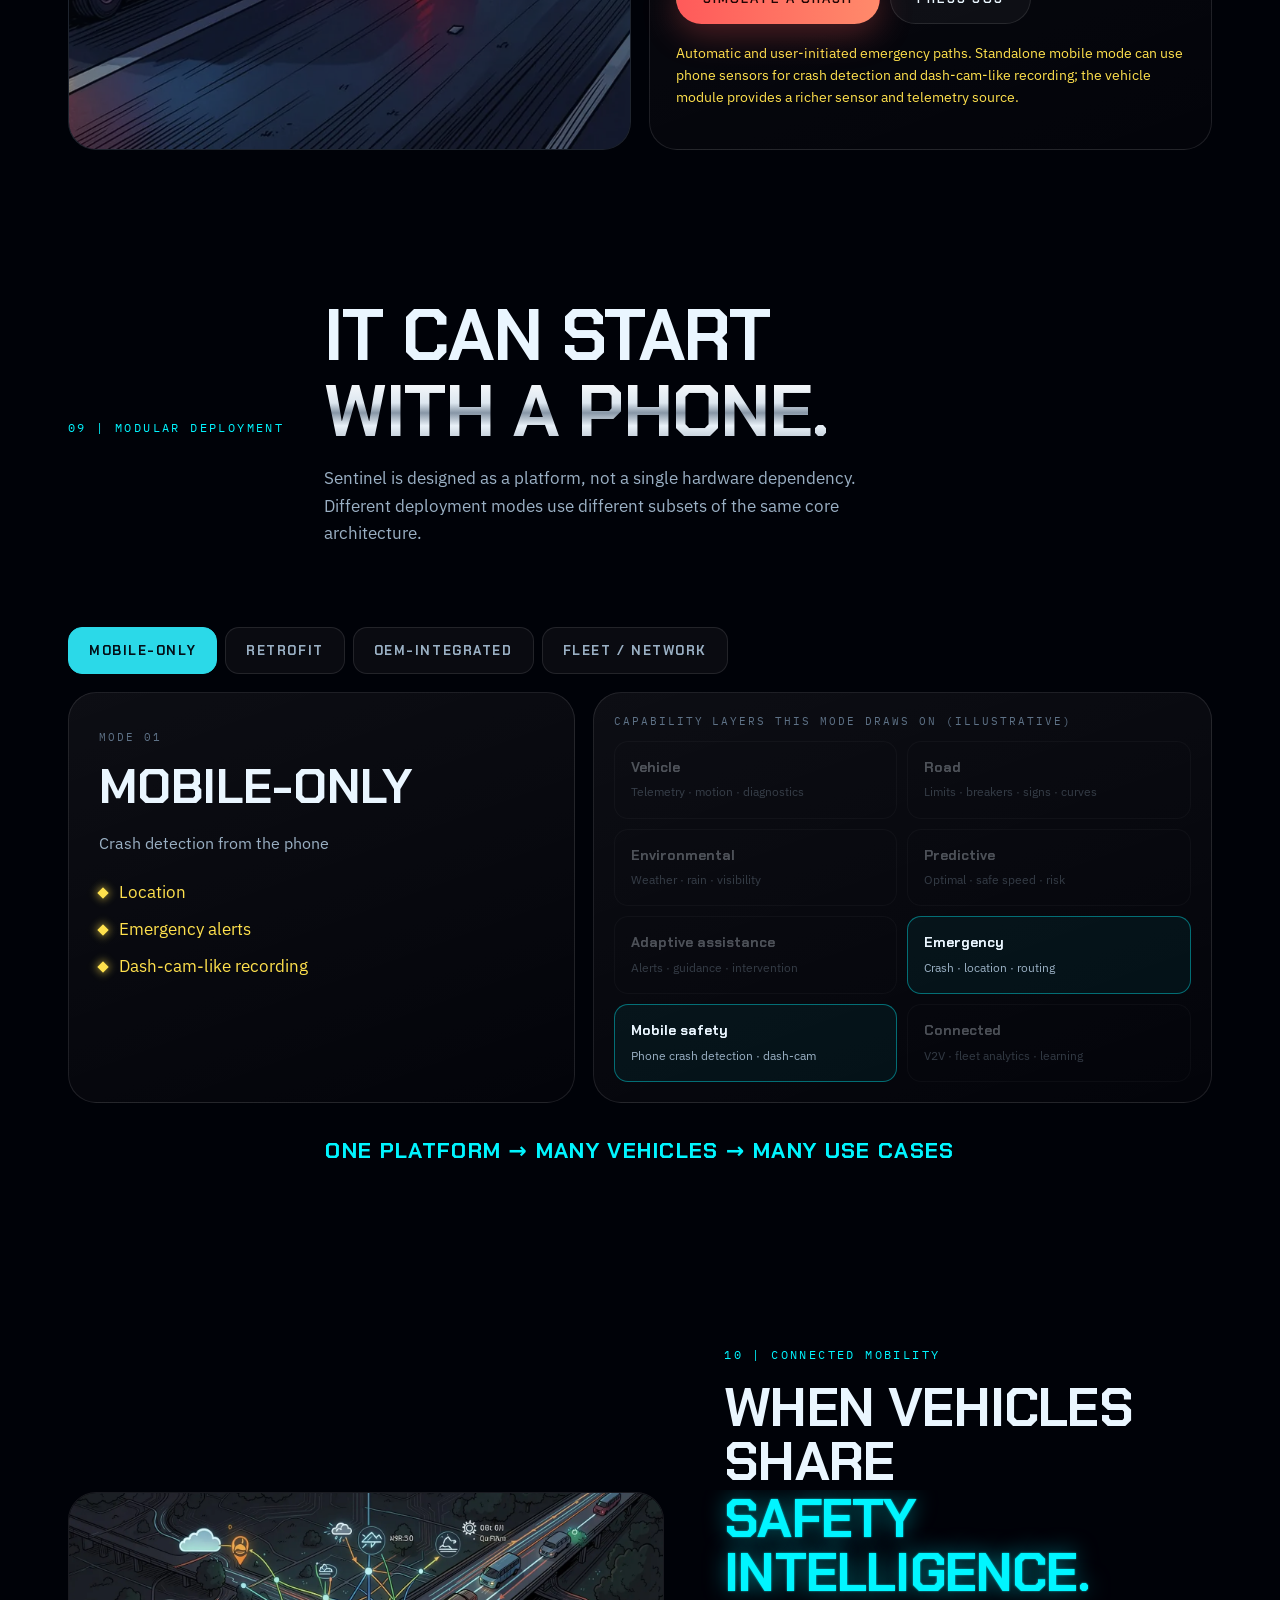
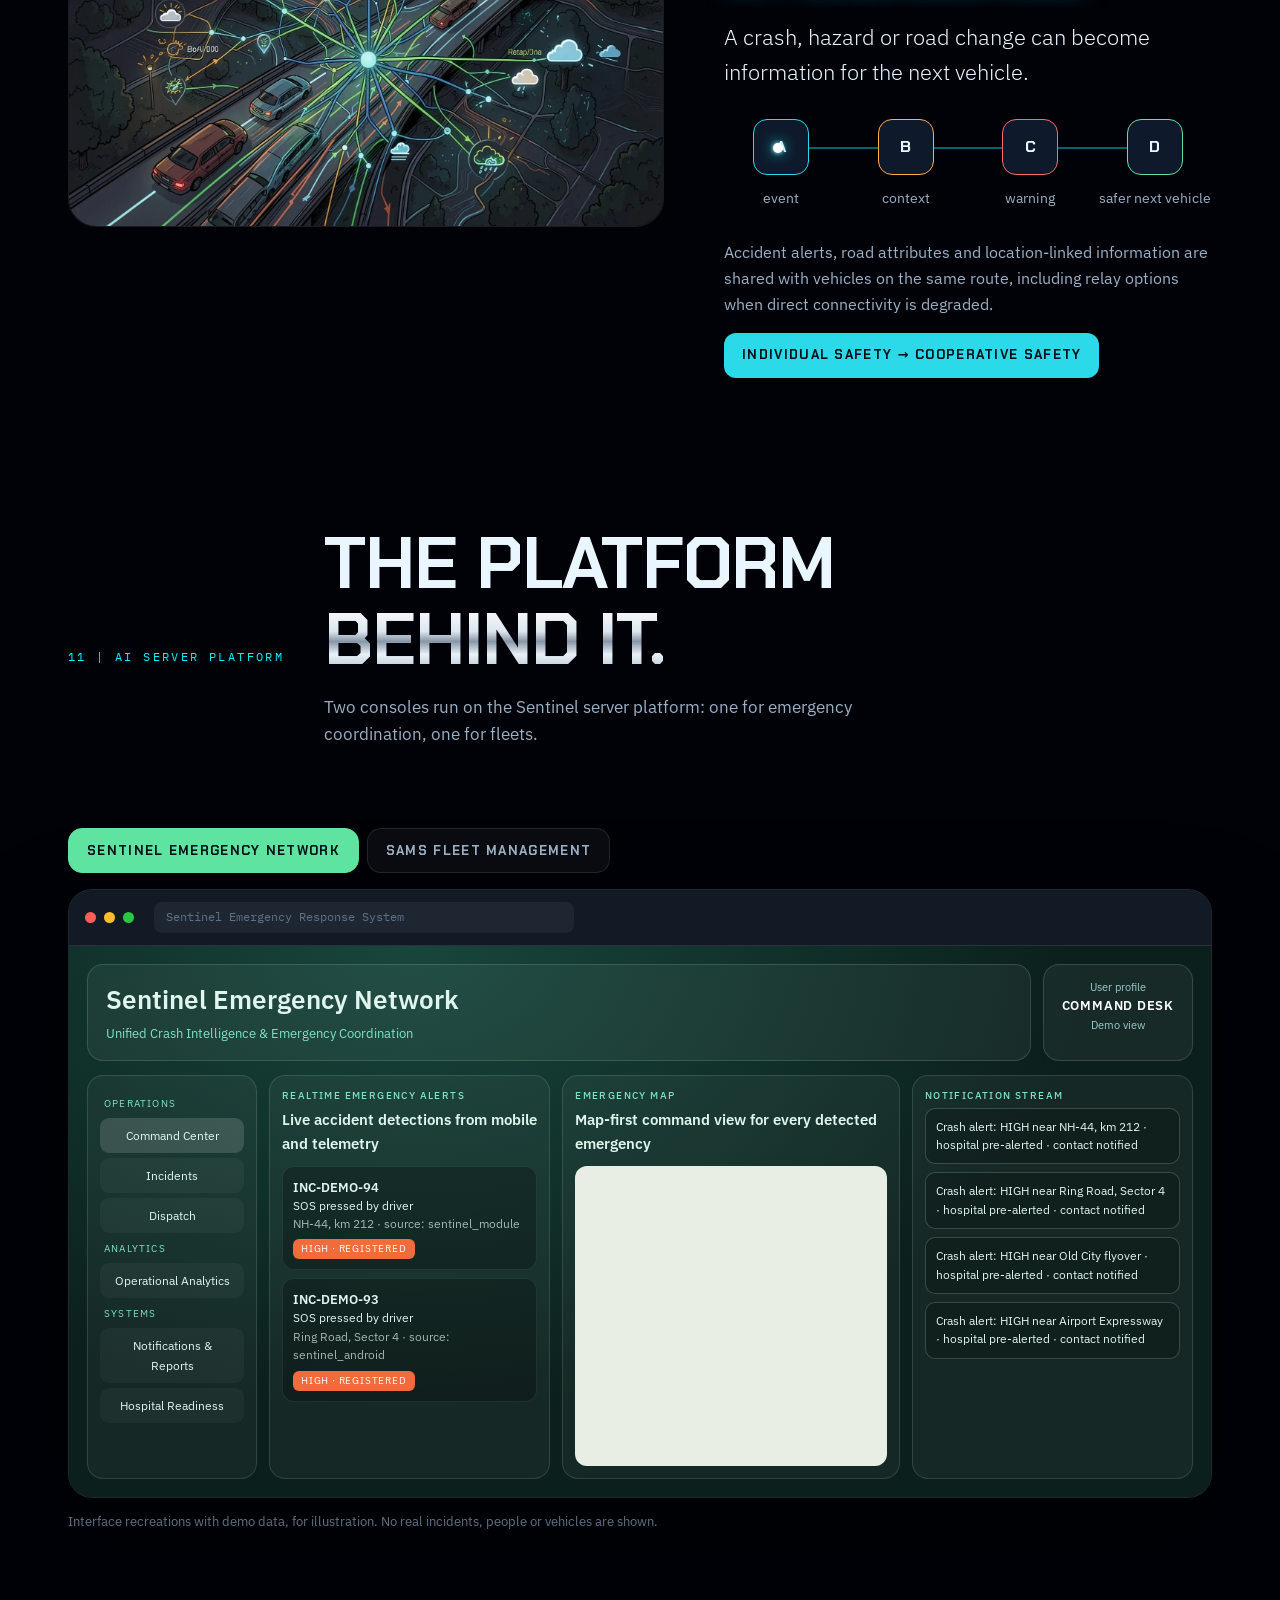
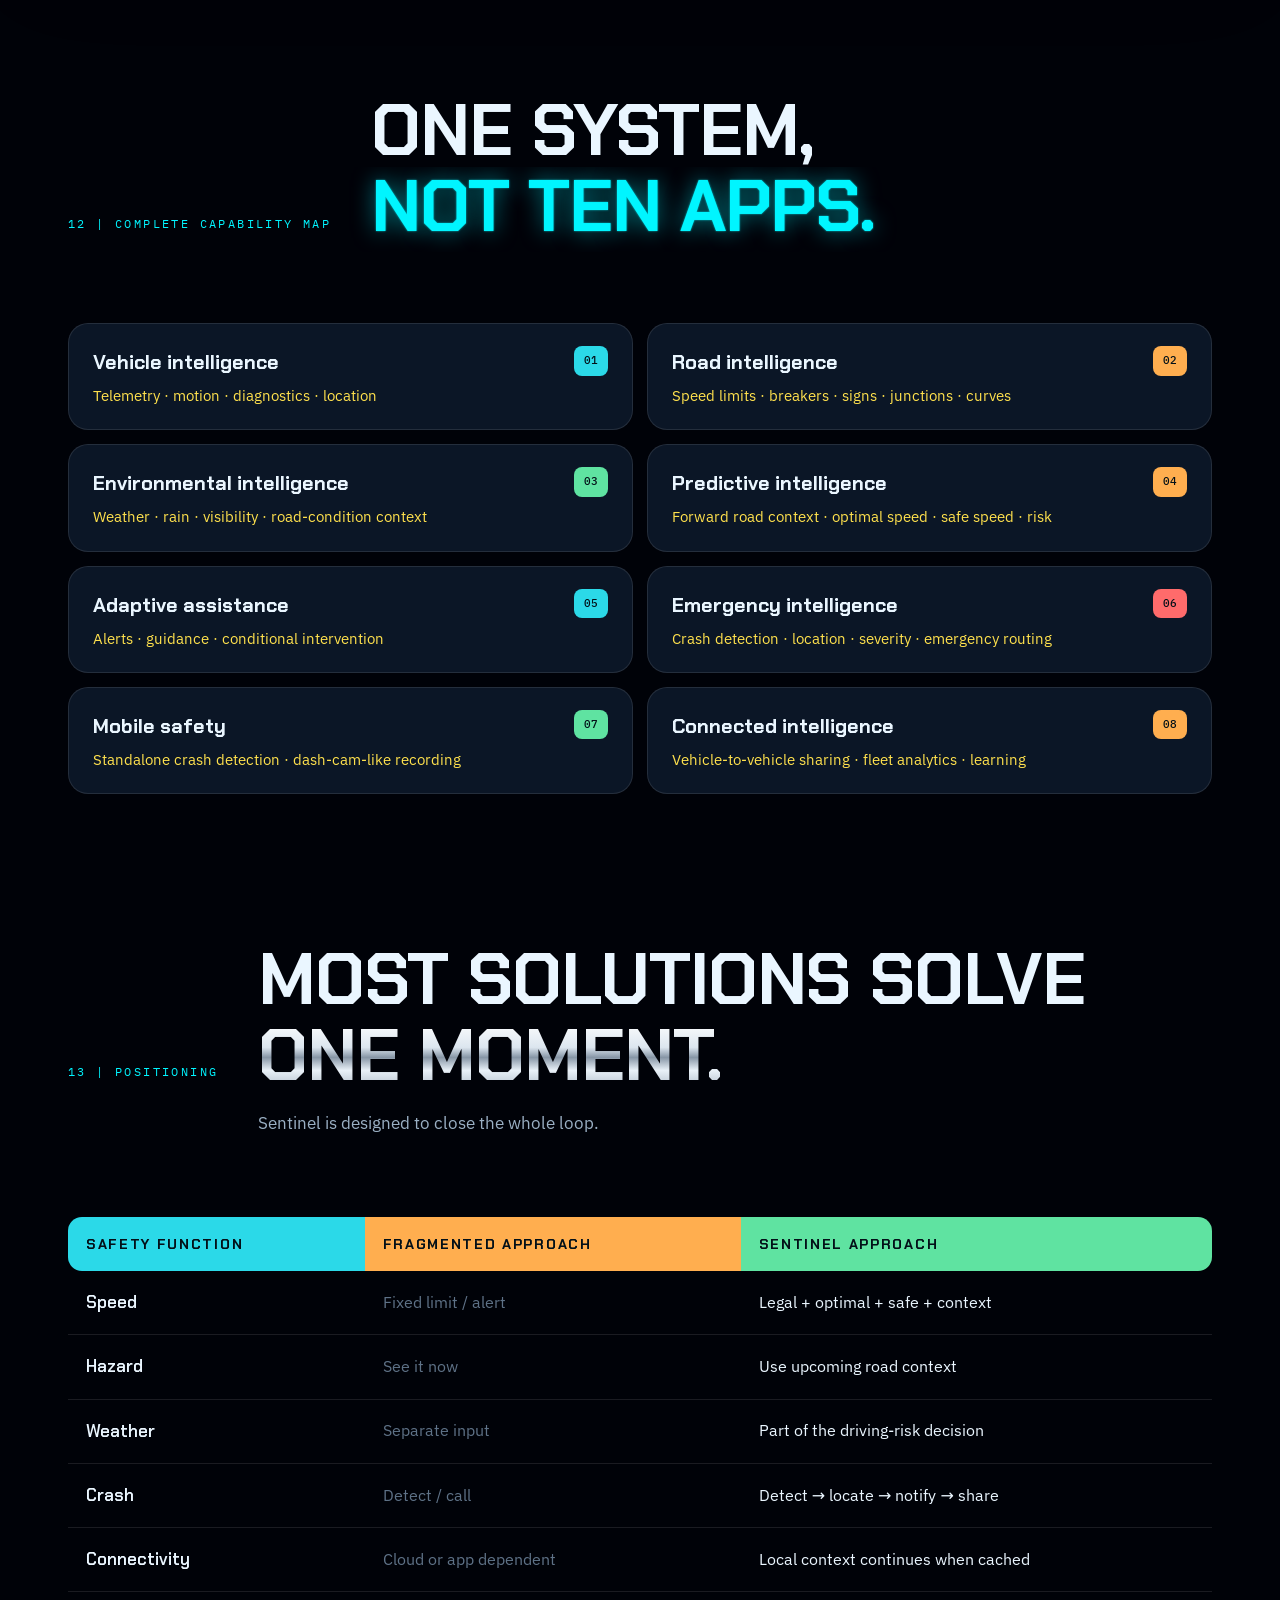
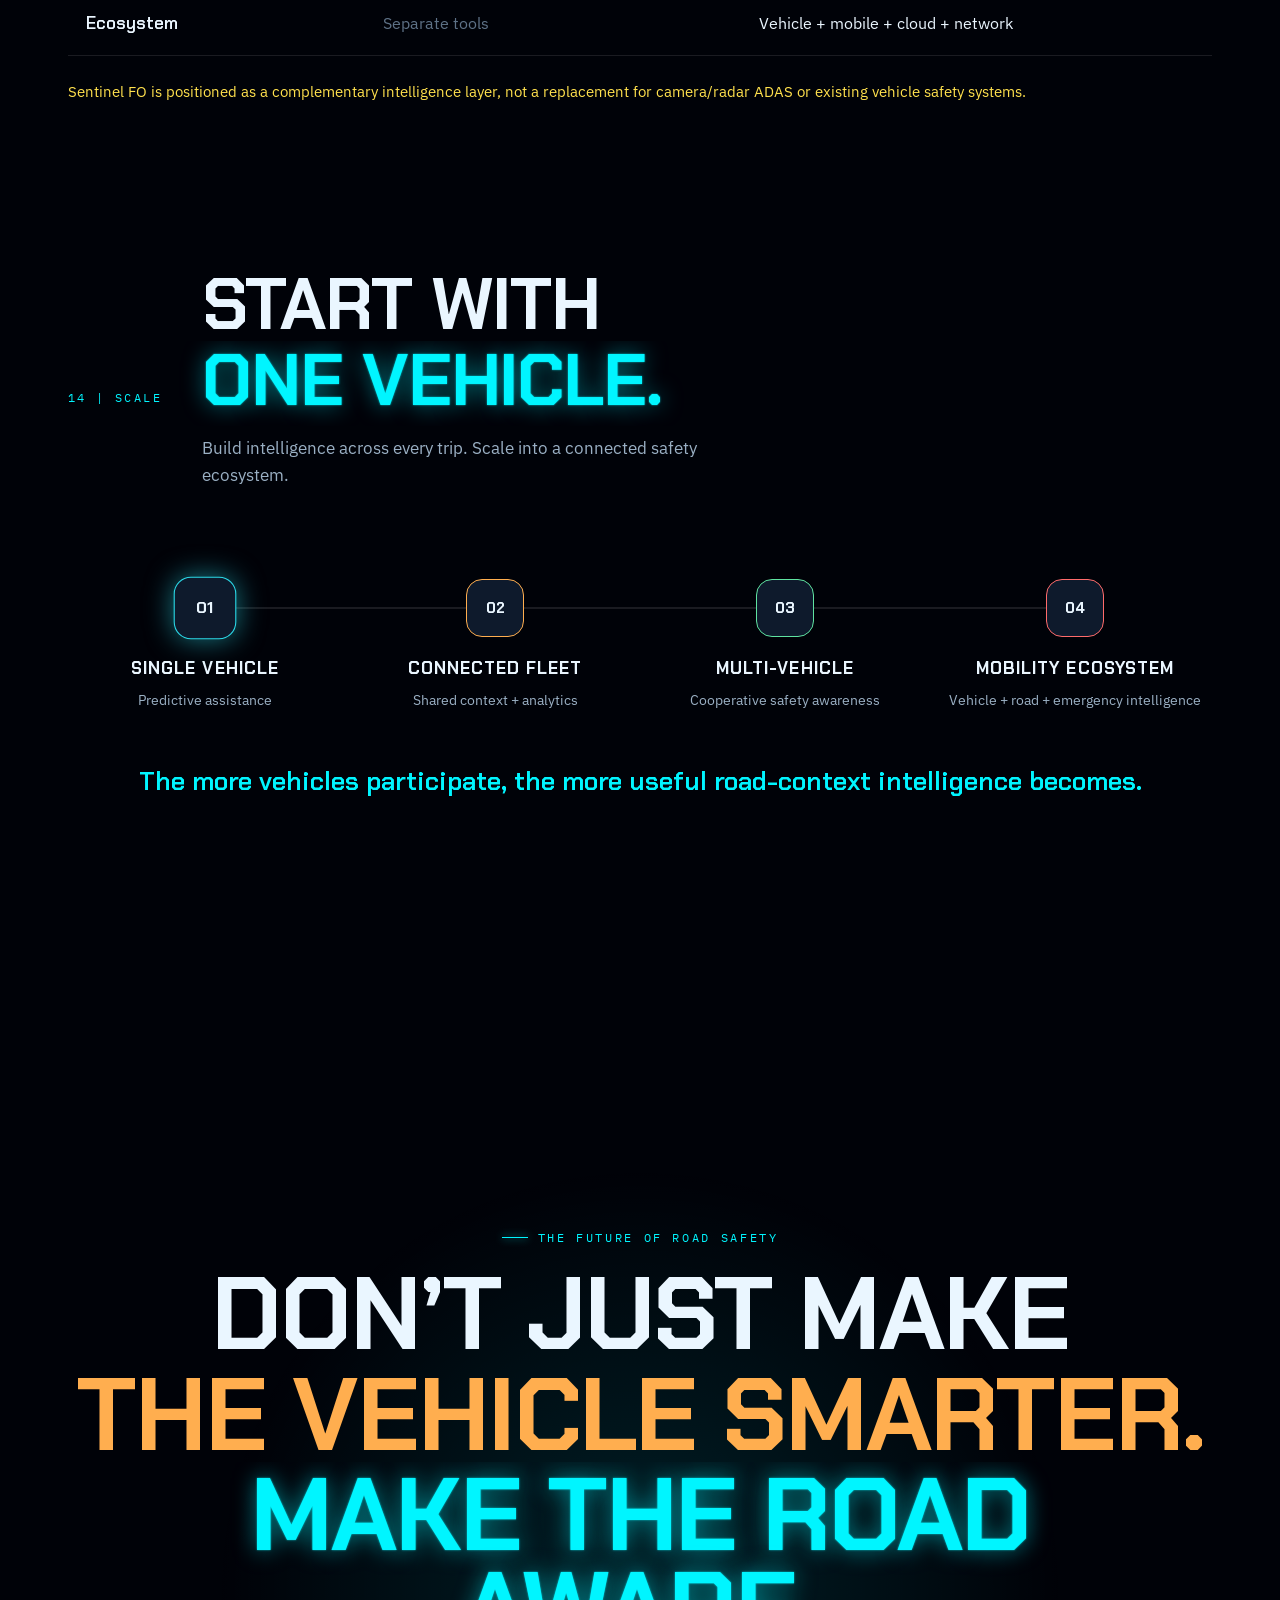
==== commit 1273311b: "Site: self-host fonts so every page works fully offline Chakra Petch, IBM Plex Sans and IBM Plex Mon" ====
--- a/sentinel.html
+++ b/sentinel.html
@@ -7,9 +7,7 @@
 <meta name="description" content="Sentinel FO is the intelligent road-safety co-pilot: it connects the vehicle, the road, the environment, the driver and the emergency network into one safety loop.">
 <meta name="theme-color" content="#000208">
 <link rel="icon" href="./blastem-mark.png">
-<link rel="preconnect" href="https://fonts.googleapis.com">
-<link rel="preconnect" href="https://fonts.gstatic.com" crossorigin>
-<link rel="stylesheet" href="https://fonts.googleapis.com/css2?family=Chakra+Petch:wght@400;500;600;700&family=IBM+Plex+Mono:wght@400;500&family=IBM+Plex+Sans:wght@300;400;500;600&display=swap">
+<link rel="stylesheet" href="./assets/fonts/fonts.css">
 <link rel="stylesheet" href="./assets/site.css">
 <style>
   :root { --c1: #2BD9E8; --c2: #FFAE4F; --c3: #5FE3A1; --c4: #FF6B6B; --yellow: #FFE14D; }
--- a/assets/fonts/fonts.css
+++ b/assets/fonts/fonts.css
@@ -0,0 +1,177 @@
+/* Self-hosted fonts (SIL Open Font License), so the site needs no external requests. */
+@font-face {
+  font-family: 'Chakra Petch';
+  font-style: normal;
+  font-weight: 400;
+  font-display: swap;
+  src: url('./chakra-petch-latin-ext-400.woff2') format('woff2');
+  unicode-range: U+0100-02BA,U+02BD-02C5,U+02C7-02CC,U+02CE-02D7,U+02DD-02FF,U+0304,U+0308,U+0329,U+1D00-1DBF,U+1E00-1E9F,U+1EF2-1EFF,U+2020,U+20A0-20AB,U+20AD-20C0,U+2113,U+2C60-2C7F,U+A720-A7FF;
+}
+@font-face {
+  font-family: 'Chakra Petch';
+  font-style: normal;
+  font-weight: 400;
+  font-display: swap;
+  src: url('./chakra-petch-latin-400.woff2') format('woff2');
+  unicode-range: U+0000-00FF,U+0131,U+0152-0153,U+02BB-02BC,U+02C6,U+02DA,U+02DC,U+0304,U+0308,U+0329,U+2000-206F,U+20AC,U+2122,U+2191,U+2193,U+2212,U+2215,U+FEFF,U+FFFD;
+}
+@font-face {
+  font-family: 'Chakra Petch';
+  font-style: normal;
+  font-weight: 500;
+  font-display: swap;
+  src: url('./chakra-petch-latin-ext-500.woff2') format('woff2');
+  unicode-range: U+0100-02BA,U+02BD-02C5,U+02C7-02CC,U+02CE-02D7,U+02DD-02FF,U+0304,U+0308,U+0329,U+1D00-1DBF,U+1E00-1E9F,U+1EF2-1EFF,U+2020,U+20A0-20AB,U+20AD-20C0,U+2113,U+2C60-2C7F,U+A720-A7FF;
+}
+@font-face {
+  font-family: 'Chakra Petch';
+  font-style: normal;
+  font-weight: 500;
+  font-display: swap;
+  src: url('./chakra-petch-latin-500.woff2') format('woff2');
+  unicode-range: U+0000-00FF,U+0131,U+0152-0153,U+02BB-02BC,U+02C6,U+02DA,U+02DC,U+0304,U+0308,U+0329,U+2000-206F,U+20AC,U+2122,U+2191,U+2193,U+2212,U+2215,U+FEFF,U+FFFD;
+}
+@font-face {
+  font-family: 'Chakra Petch';
+  font-style: normal;
+  font-weight: 600;
+  font-display: swap;
+  src: url('./chakra-petch-latin-ext-600.woff2') format('woff2');
+  unicode-range: U+0100-02BA,U+02BD-02C5,U+02C7-02CC,U+02CE-02D7,U+02DD-02FF,U+0304,U+0308,U+0329,U+1D00-1DBF,U+1E00-1E9F,U+1EF2-1EFF,U+2020,U+20A0-20AB,U+20AD-20C0,U+2113,U+2C60-2C7F,U+A720-A7FF;
+}
+@font-face {
+  font-family: 'Chakra Petch';
+  font-style: normal;
+  font-weight: 600;
+  font-display: swap;
+  src: url('./chakra-petch-latin-600.woff2') format('woff2');
+  unicode-range: U+0000-00FF,U+0131,U+0152-0153,U+02BB-02BC,U+02C6,U+02DA,U+02DC,U+0304,U+0308,U+0329,U+2000-206F,U+20AC,U+2122,U+2191,U+2193,U+2212,U+2215,U+FEFF,U+FFFD;
+}
+@font-face {
+  font-family: 'Chakra Petch';
+  font-style: normal;
+  font-weight: 700;
+  font-display: swap;
+  src: url('./chakra-petch-latin-ext-700.woff2') format('woff2');
+  unicode-range: U+0100-02BA,U+02BD-02C5,U+02C7-02CC,U+02CE-02D7,U+02DD-02FF,U+0304,U+0308,U+0329,U+1D00-1DBF,U+1E00-1E9F,U+1EF2-1EFF,U+2020,U+20A0-20AB,U+20AD-20C0,U+2113,U+2C60-2C7F,U+A720-A7FF;
+}
+@font-face {
+  font-family: 'Chakra Petch';
+  font-style: normal;
+  font-weight: 700;
+  font-display: swap;
+  src: url('./chakra-petch-latin-700.woff2') format('woff2');
+  unicode-range: U+0000-00FF,U+0131,U+0152-0153,U+02BB-02BC,U+02C6,U+02DA,U+02DC,U+0304,U+0308,U+0329,U+2000-206F,U+20AC,U+2122,U+2191,U+2193,U+2212,U+2215,U+FEFF,U+FFFD;
+}
+@font-face {
+  font-family: 'IBM Plex Mono';
+  font-style: normal;
+  font-weight: 400;
+  font-display: swap;
+  src: url('./ibm-plex-mono-latin-ext-400.woff2') format('woff2');
+  unicode-range: U+0100-02BA,U+02BD-02C5,U+02C7-02CC,U+02CE-02D7,U+02DD-02FF,U+0304,U+0308,U+0329,U+1D00-1DBF,U+1E00-1E9F,U+1EF2-1EFF,U+2020,U+20A0-20AB,U+20AD-20C0,U+2113,U+2C60-2C7F,U+A720-A7FF;
+}
+@font-face {
+  font-family: 'IBM Plex Mono';
+  font-style: normal;
+  font-weight: 400;
+  font-display: swap;
+  src: url('./ibm-plex-mono-latin-400.woff2') format('woff2');
+  unicode-range: U+0000-00FF,U+0131,U+0152-0153,U+02BB-02BC,U+02C6,U+02DA,U+02DC,U+0304,U+0308,U+0329,U+2000-206F,U+20AC,U+2122,U+2191,U+2193,U+2212,U+2215,U+FEFF,U+FFFD;
+}
+@font-face {
+  font-family: 'IBM Plex Mono';
+  font-style: normal;
+  font-weight: 500;
+  font-display: swap;
+  src: url('./ibm-plex-mono-latin-ext-500.woff2') format('woff2');
+  unicode-range: U+0100-02BA,U+02BD-02C5,U+02C7-02CC,U+02CE-02D7,U+02DD-02FF,U+0304,U+0308,U+0329,U+1D00-1DBF,U+1E00-1E9F,U+1EF2-1EFF,U+2020,U+20A0-20AB,U+20AD-20C0,U+2113,U+2C60-2C7F,U+A720-A7FF;
+}
+@font-face {
+  font-family: 'IBM Plex Mono';
+  font-style: normal;
+  font-weight: 500;
+  font-display: swap;
+  src: url('./ibm-plex-mono-latin-500.woff2') format('woff2');
+  unicode-range: U+0000-00FF,U+0131,U+0152-0153,U+02BB-02BC,U+02C6,U+02DA,U+02DC,U+0304,U+0308,U+0329,U+2000-206F,U+20AC,U+2122,U+2191,U+2193,U+2212,U+2215,U+FEFF,U+FFFD;
+}
+@font-face {
+  font-family: 'IBM Plex Mono';
+  font-style: normal;
+  font-weight: 600;
+  font-display: swap;
+  src: url('./ibm-plex-mono-latin-ext-600.woff2') format('woff2');
+  unicode-range: U+0100-02BA,U+02BD-02C5,U+02C7-02CC,U+02CE-02D7,U+02DD-02FF,U+0304,U+0308,U+0329,U+1D00-1DBF,U+1E00-1E9F,U+1EF2-1EFF,U+2020,U+20A0-20AB,U+20AD-20C0,U+2113,U+2C60-2C7F,U+A720-A7FF;
+}
+@font-face {
+  font-family: 'IBM Plex Mono';
+  font-style: normal;
+  font-weight: 600;
+  font-display: swap;
+  src: url('./ibm-plex-mono-latin-600.woff2') format('woff2');
+  unicode-range: U+0000-00FF,U+0131,U+0152-0153,U+02BB-02BC,U+02C6,U+02DA,U+02DC,U+0304,U+0308,U+0329,U+2000-206F,U+20AC,U+2122,U+2191,U+2193,U+2212,U+2215,U+FEFF,U+FFFD;
+}
+@font-face {
+  font-family: 'IBM Plex Sans';
+  font-style: normal;
+  font-weight: 300;
+  font-display: swap;
+  src: url('./ibm-plex-sans-latin-ext-300.woff2') format('woff2');
+  unicode-range: U+0100-02BA,U+02BD-02C5,U+02C7-02CC,U+02CE-02D7,U+02DD-02FF,U+0304,U+0308,U+0329,U+1D00-1DBF,U+1E00-1E9F,U+1EF2-1EFF,U+2020,U+20A0-20AB,U+20AD-20C0,U+2113,U+2C60-2C7F,U+A720-A7FF;
+}
+@font-face {
+  font-family: 'IBM Plex Sans';
+  font-style: normal;
+  font-weight: 300;
+  font-display: swap;
+  src: url('./ibm-plex-sans-latin-300.woff2') format('woff2');
+  unicode-range: U+0000-00FF,U+0131,U+0152-0153,U+02BB-02BC,U+02C6,U+02DA,U+02DC,U+0304,U+0308,U+0329,U+2000-206F,U+20AC,U+2122,U+2191,U+2193,U+2212,U+2215,U+FEFF,U+FFFD;
+}
+@font-face {
+  font-family: 'IBM Plex Sans';
+  font-style: normal;
+  font-weight: 400;
+  font-display: swap;
+  src: url('./ibm-plex-sans-latin-ext-400.woff2') format('woff2');
+  unicode-range: U+0100-02BA,U+02BD-02C5,U+02C7-02CC,U+02CE-02D7,U+02DD-02FF,U+0304,U+0308,U+0329,U+1D00-1DBF,U+1E00-1E9F,U+1EF2-1EFF,U+2020,U+20A0-20AB,U+20AD-20C0,U+2113,U+2C60-2C7F,U+A720-A7FF;
+}
+@font-face {
+  font-family: 'IBM Plex Sans';
+  font-style: normal;
+  font-weight: 400;
+  font-display: swap;
+  src: url('./ibm-plex-sans-latin-400.woff2') format('woff2');
+  unicode-range: U+0000-00FF,U+0131,U+0152-0153,U+02BB-02BC,U+02C6,U+02DA,U+02DC,U+0304,U+0308,U+0329,U+2000-206F,U+20AC,U+2122,U+2191,U+2193,U+2212,U+2215,U+FEFF,U+FFFD;
+}
+@font-face {
+  font-family: 'IBM Plex Sans';
+  font-style: normal;
+  font-weight: 500;
+  font-display: swap;
+  src: url('./ibm-plex-sans-latin-ext-500.woff2') format('woff2');
+  unicode-range: U+0100-02BA,U+02BD-02C5,U+02C7-02CC,U+02CE-02D7,U+02DD-02FF,U+0304,U+0308,U+0329,U+1D00-1DBF,U+1E00-1E9F,U+1EF2-1EFF,U+2020,U+20A0-20AB,U+20AD-20C0,U+2113,U+2C60-2C7F,U+A720-A7FF;
+}
+@font-face {
+  font-family: 'IBM Plex Sans';
+  font-style: normal;
+  font-weight: 500;
+  font-display: swap;
+  src: url('./ibm-plex-sans-latin-500.woff2') format('woff2');
+  unicode-range: U+0000-00FF,U+0131,U+0152-0153,U+02BB-02BC,U+02C6,U+02DA,U+02DC,U+0304,U+0308,U+0329,U+2000-206F,U+20AC,U+2122,U+2191,U+2193,U+2212,U+2215,U+FEFF,U+FFFD;
+}
+@font-face {
+  font-family: 'IBM Plex Sans';
+  font-style: normal;
+  font-weight: 600;
+  font-display: swap;
+  src: url('./ibm-plex-sans-latin-ext-600.woff2') format('woff2');
+  unicode-range: U+0100-02BA,U+02BD-02C5,U+02C7-02CC,U+02CE-02D7,U+02DD-02FF,U+0304,U+0308,U+0329,U+1D00-1DBF,U+1E00-1E9F,U+1EF2-1EFF,U+2020,U+20A0-20AB,U+20AD-20C0,U+2113,U+2C60-2C7F,U+A720-A7FF;
+}
+@font-face {
+  font-family: 'IBM Plex Sans';
+  font-style: normal;
+  font-weight: 600;
+  font-display: swap;
+  src: url('./ibm-plex-sans-latin-600.woff2') format('woff2');
+  unicode-range: U+0000-00FF,U+0131,U+0152-0153,U+02BB-02BC,U+02C6,U+02DA,U+02DC,U+0304,U+0308,U+0329,U+2000-206F,U+20AC,U+2122,U+2191,U+2193,U+2212,U+2215,U+FEFF,U+FFFD;
+}
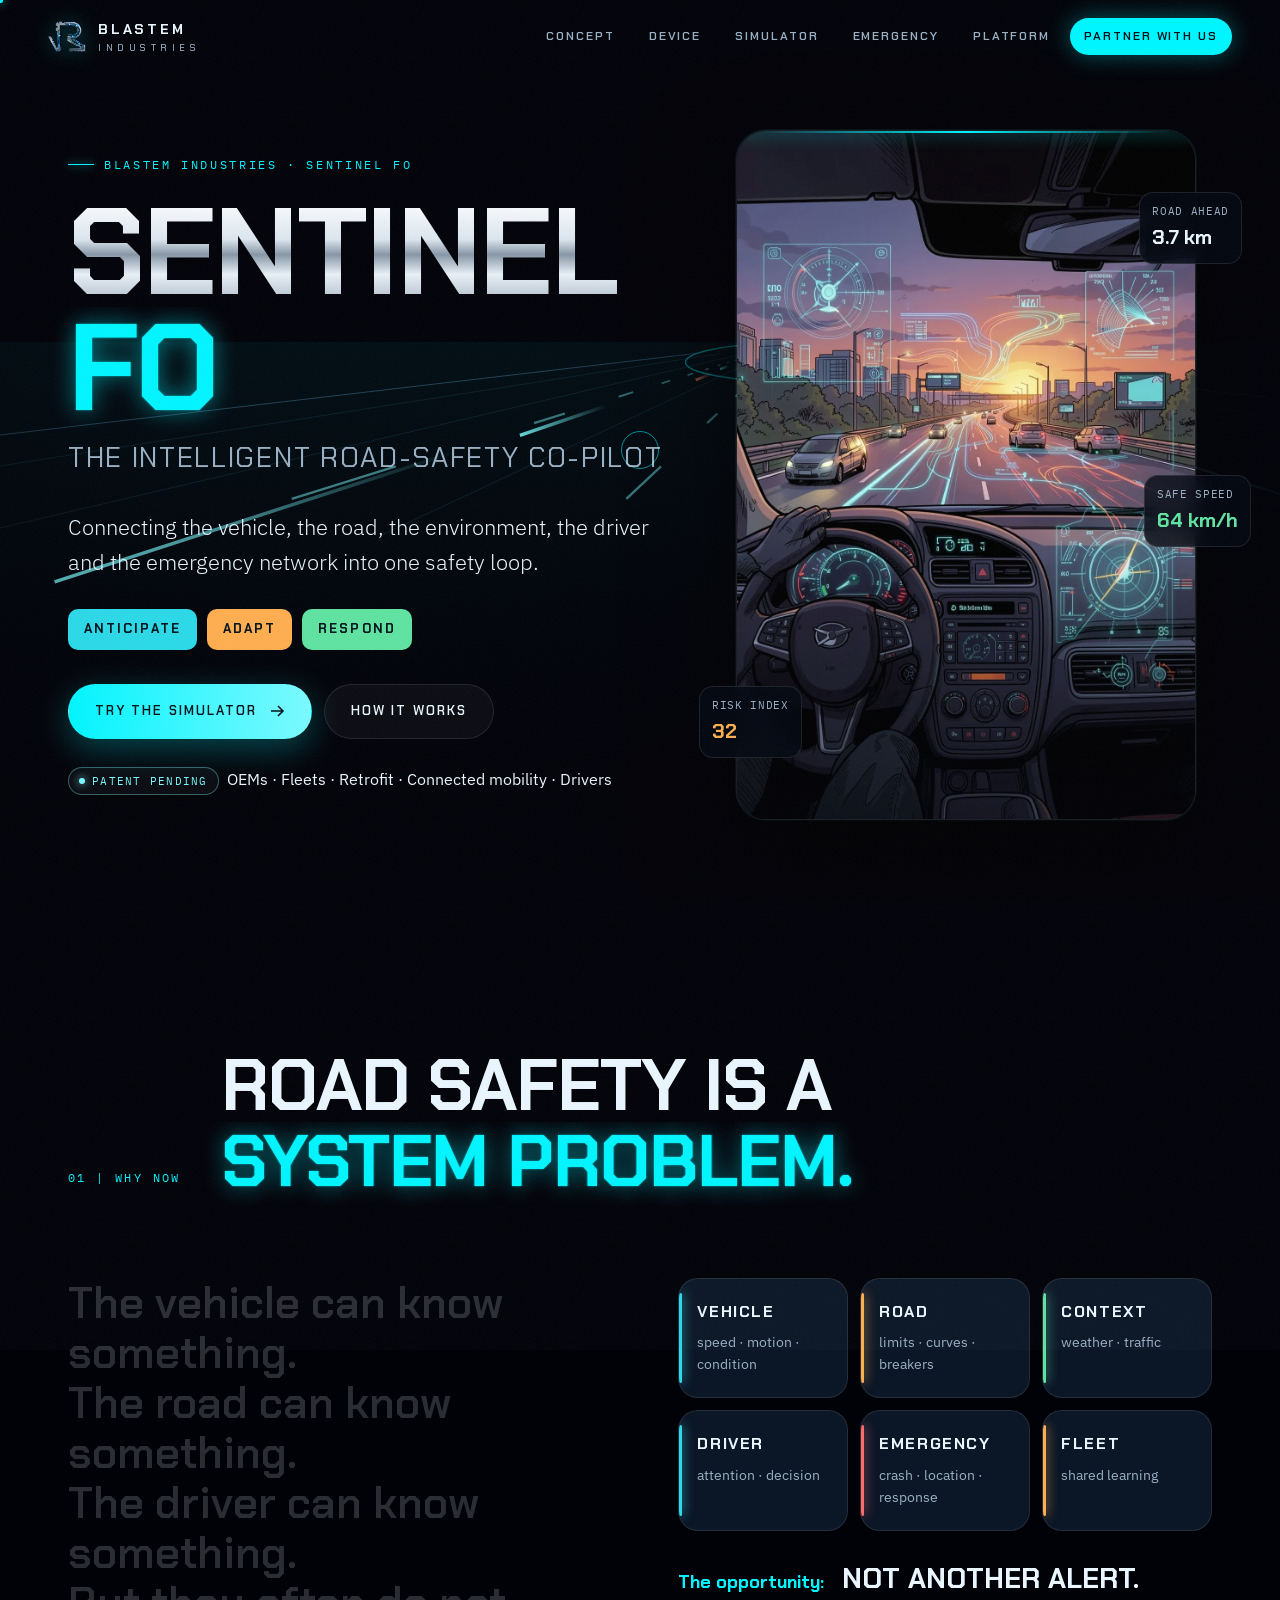
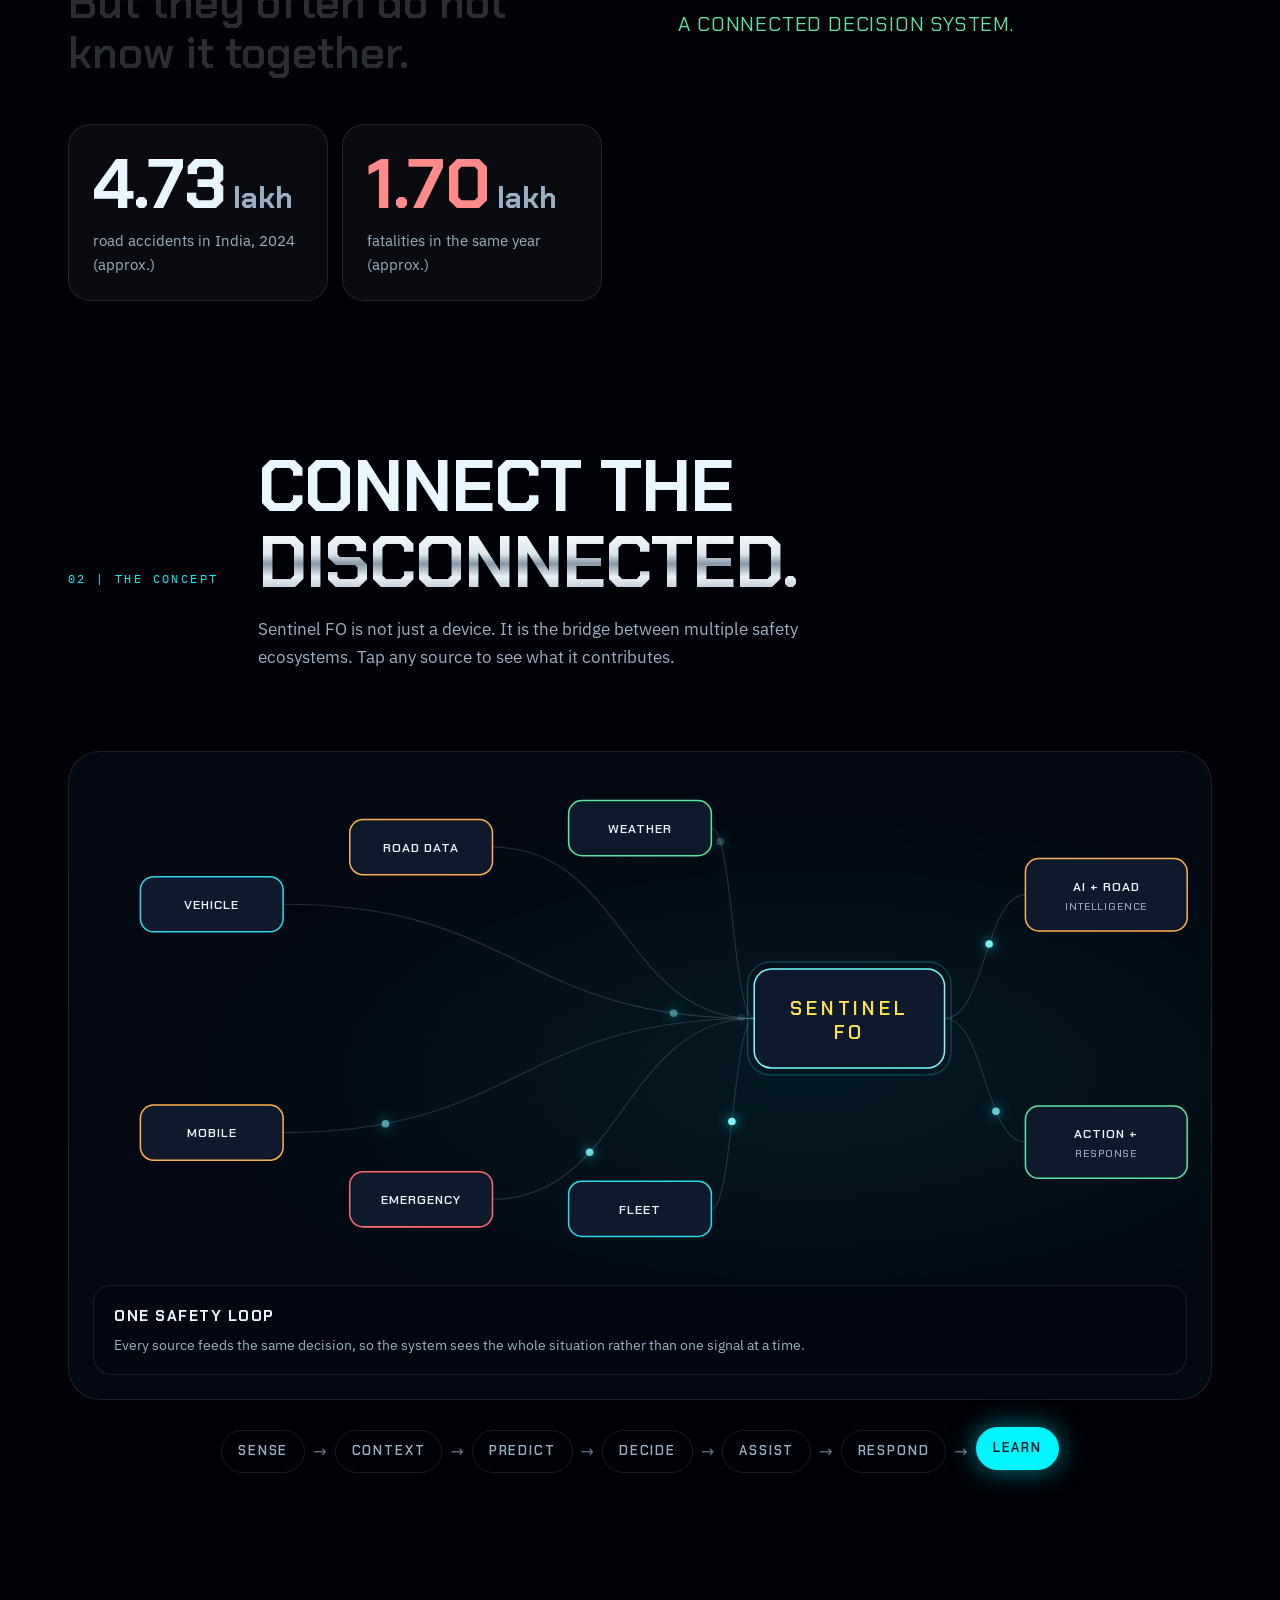
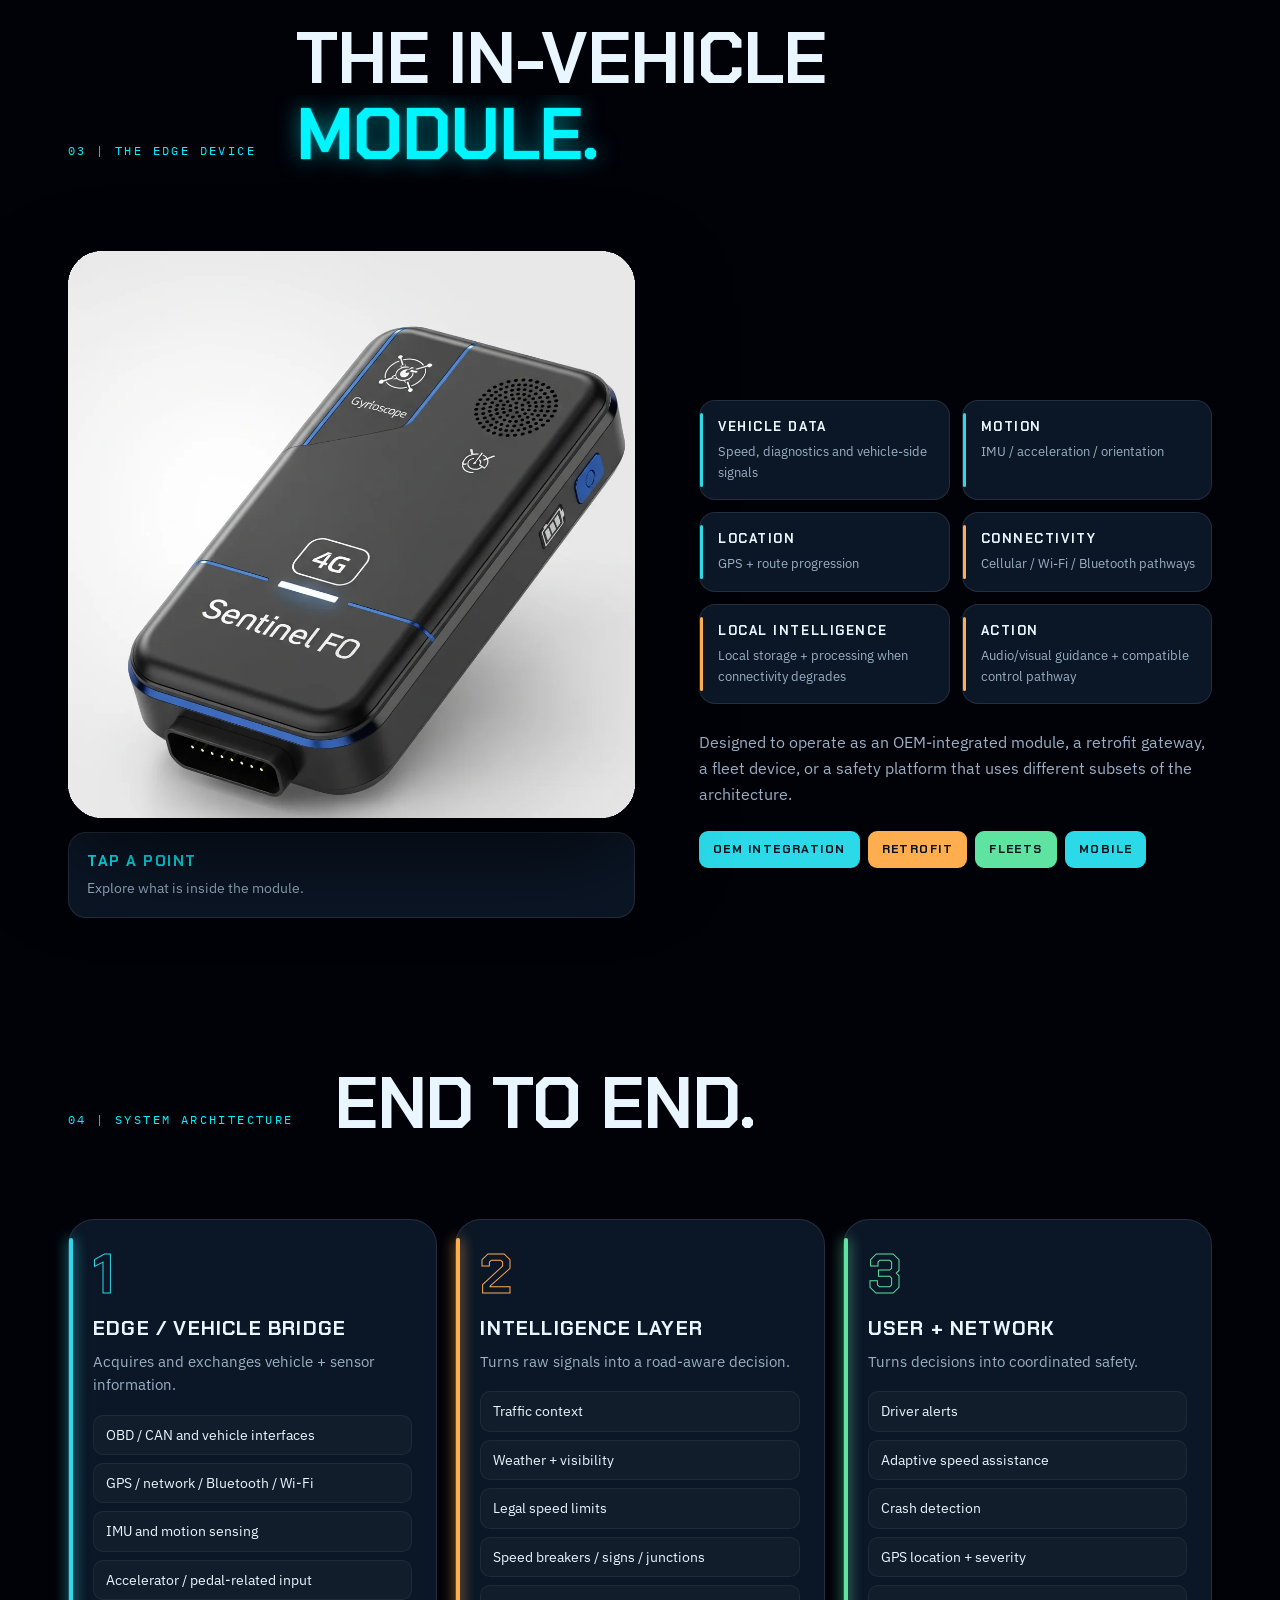
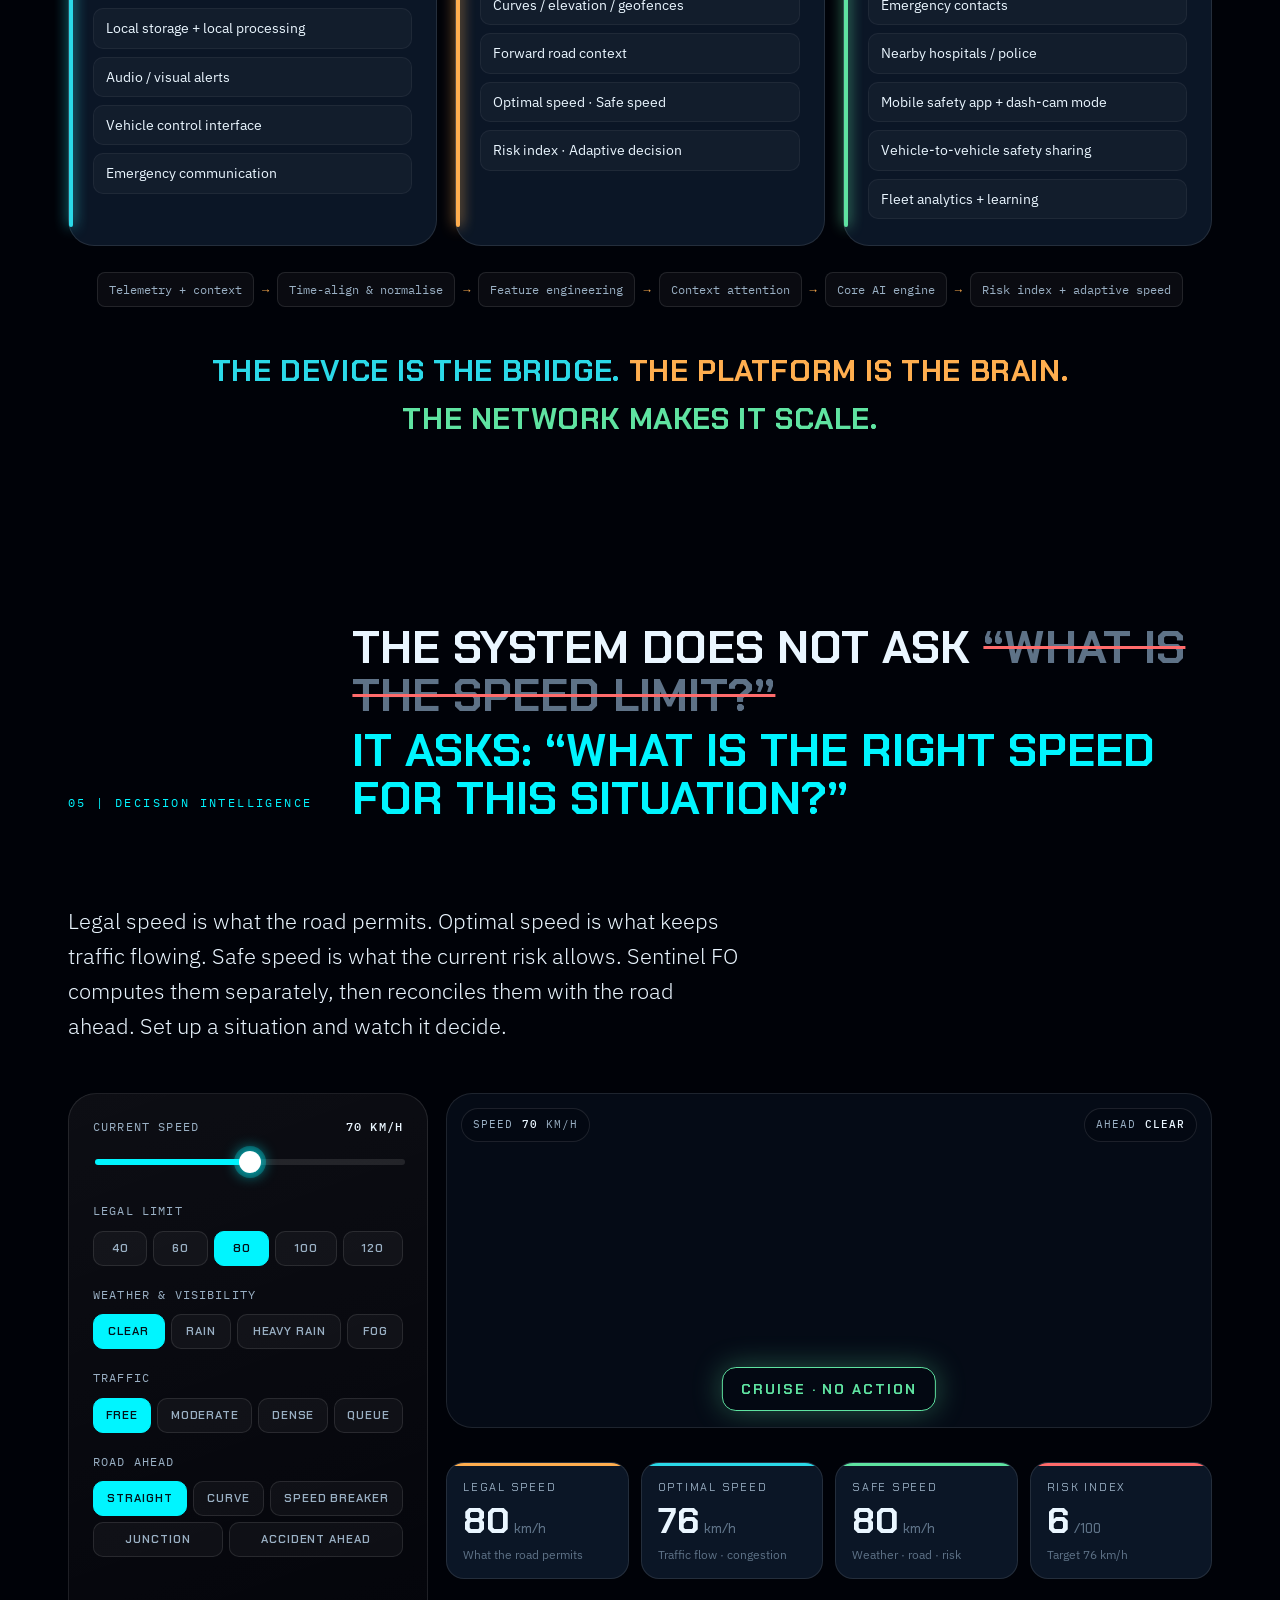
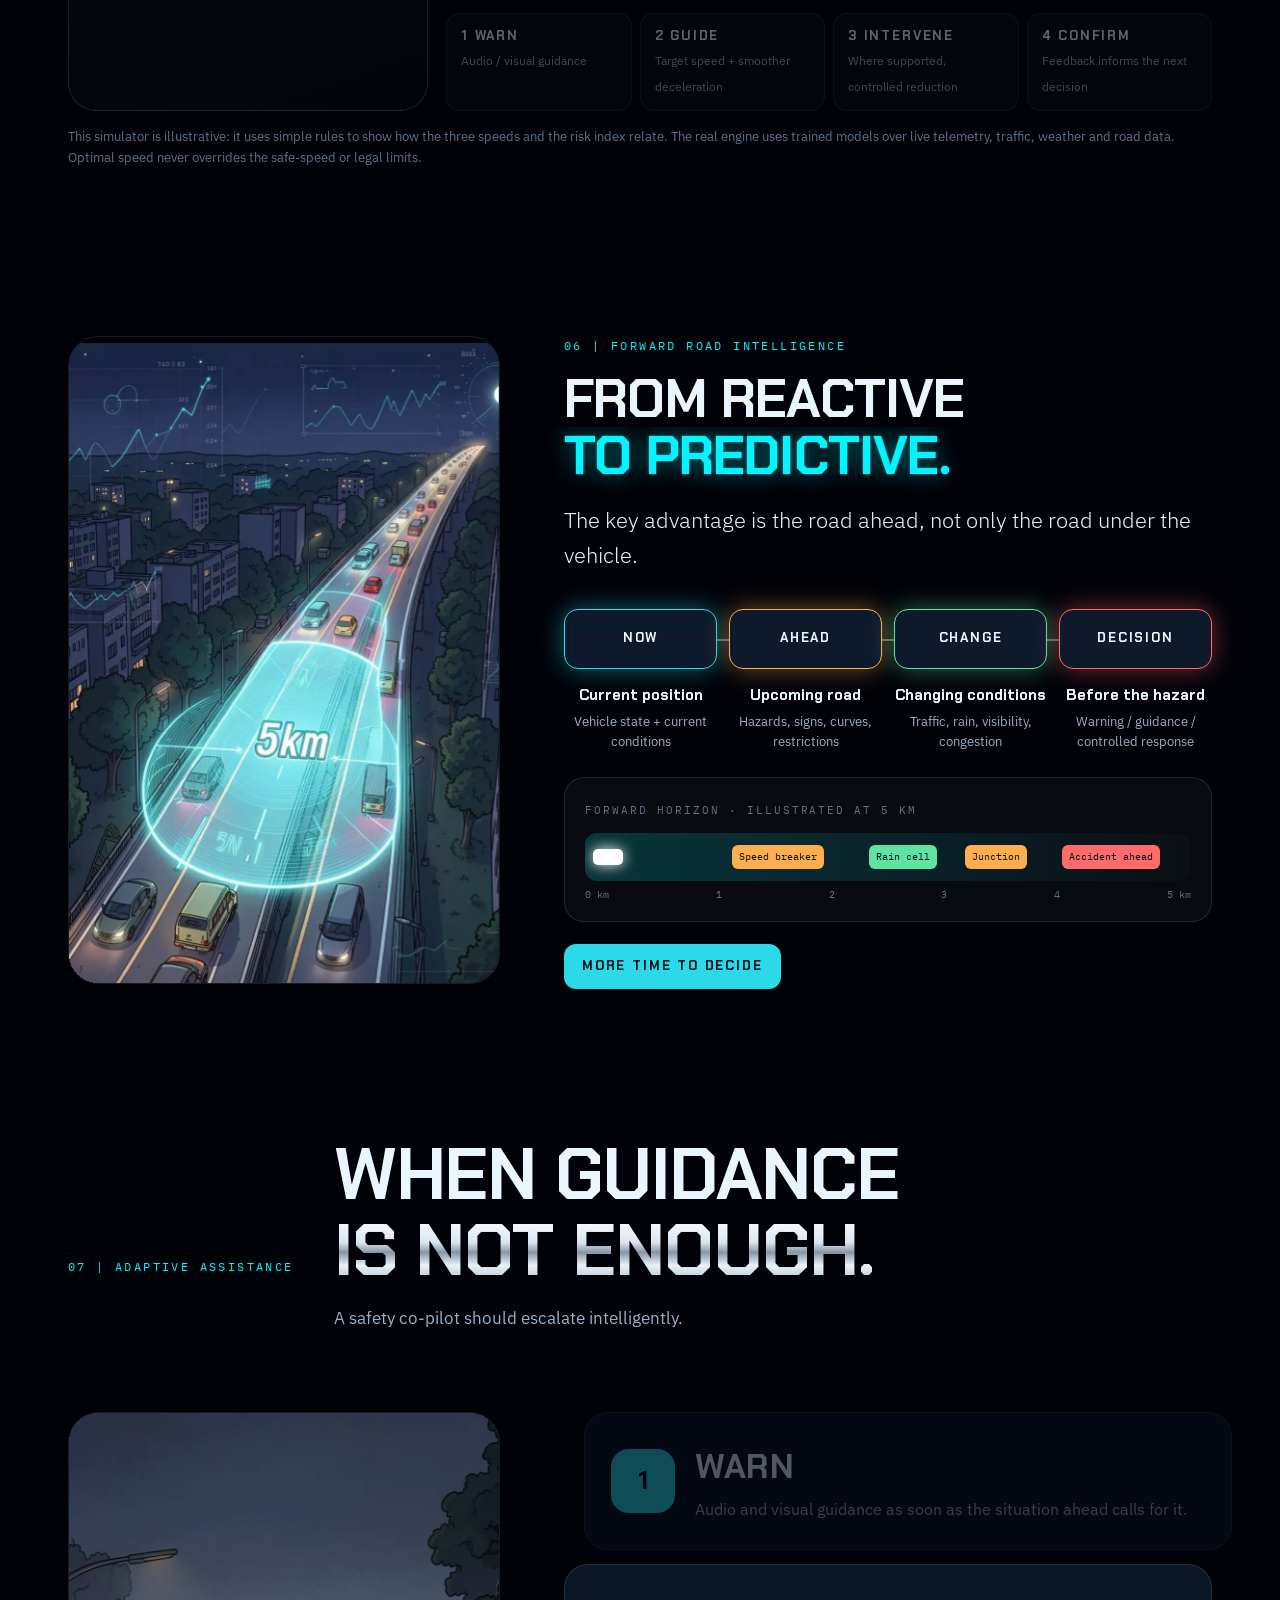
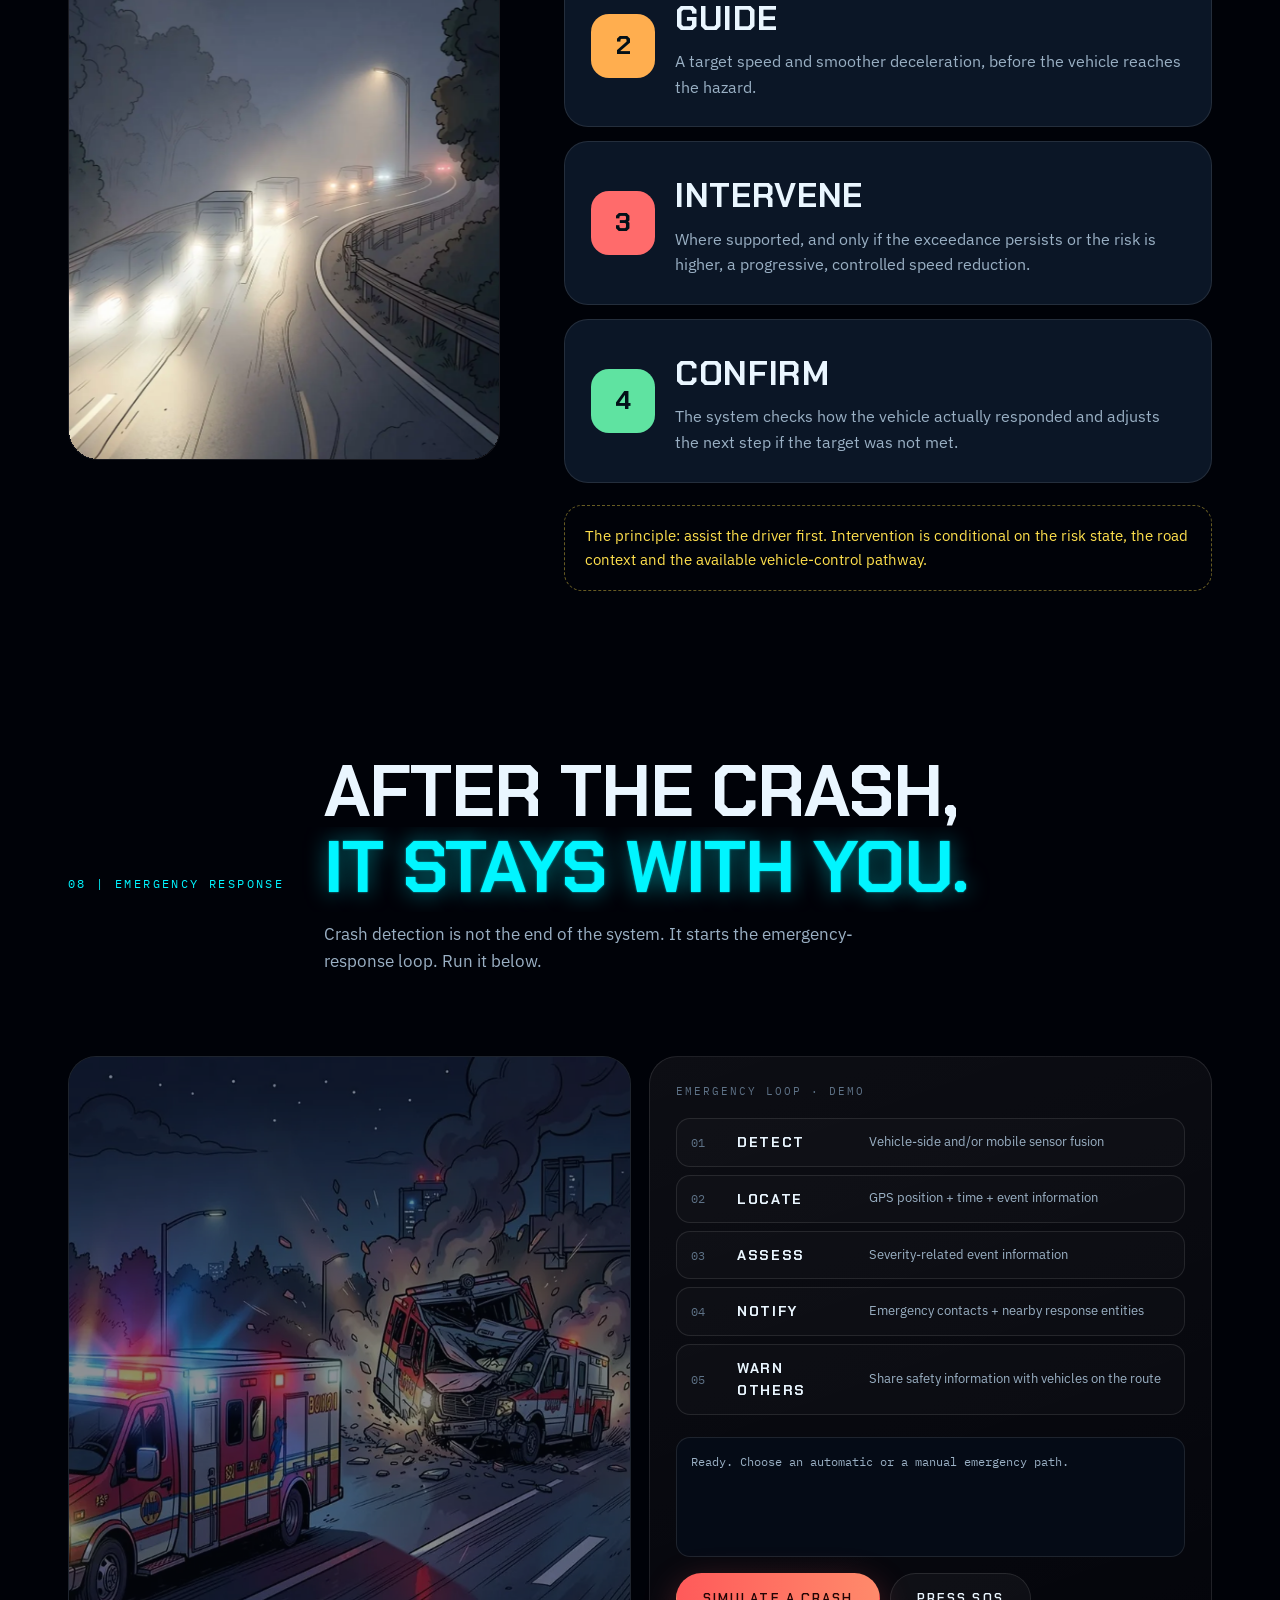
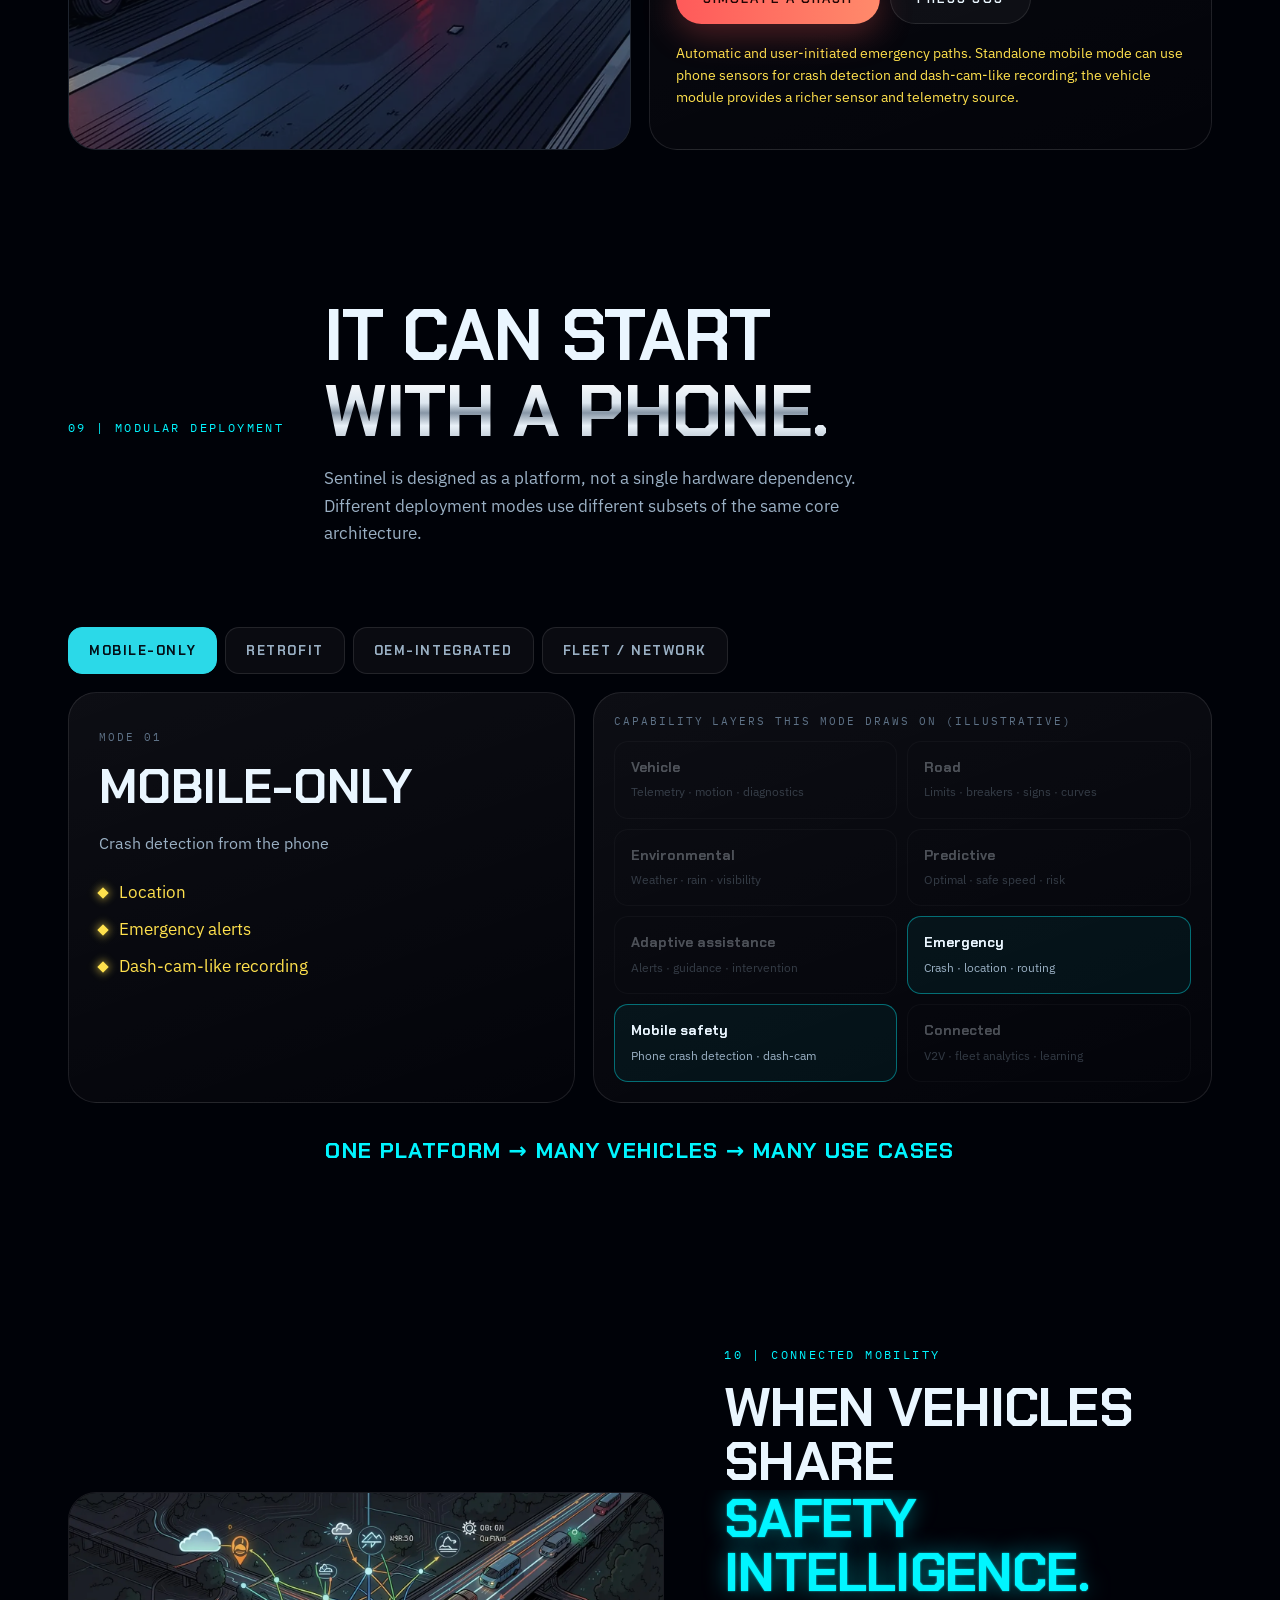
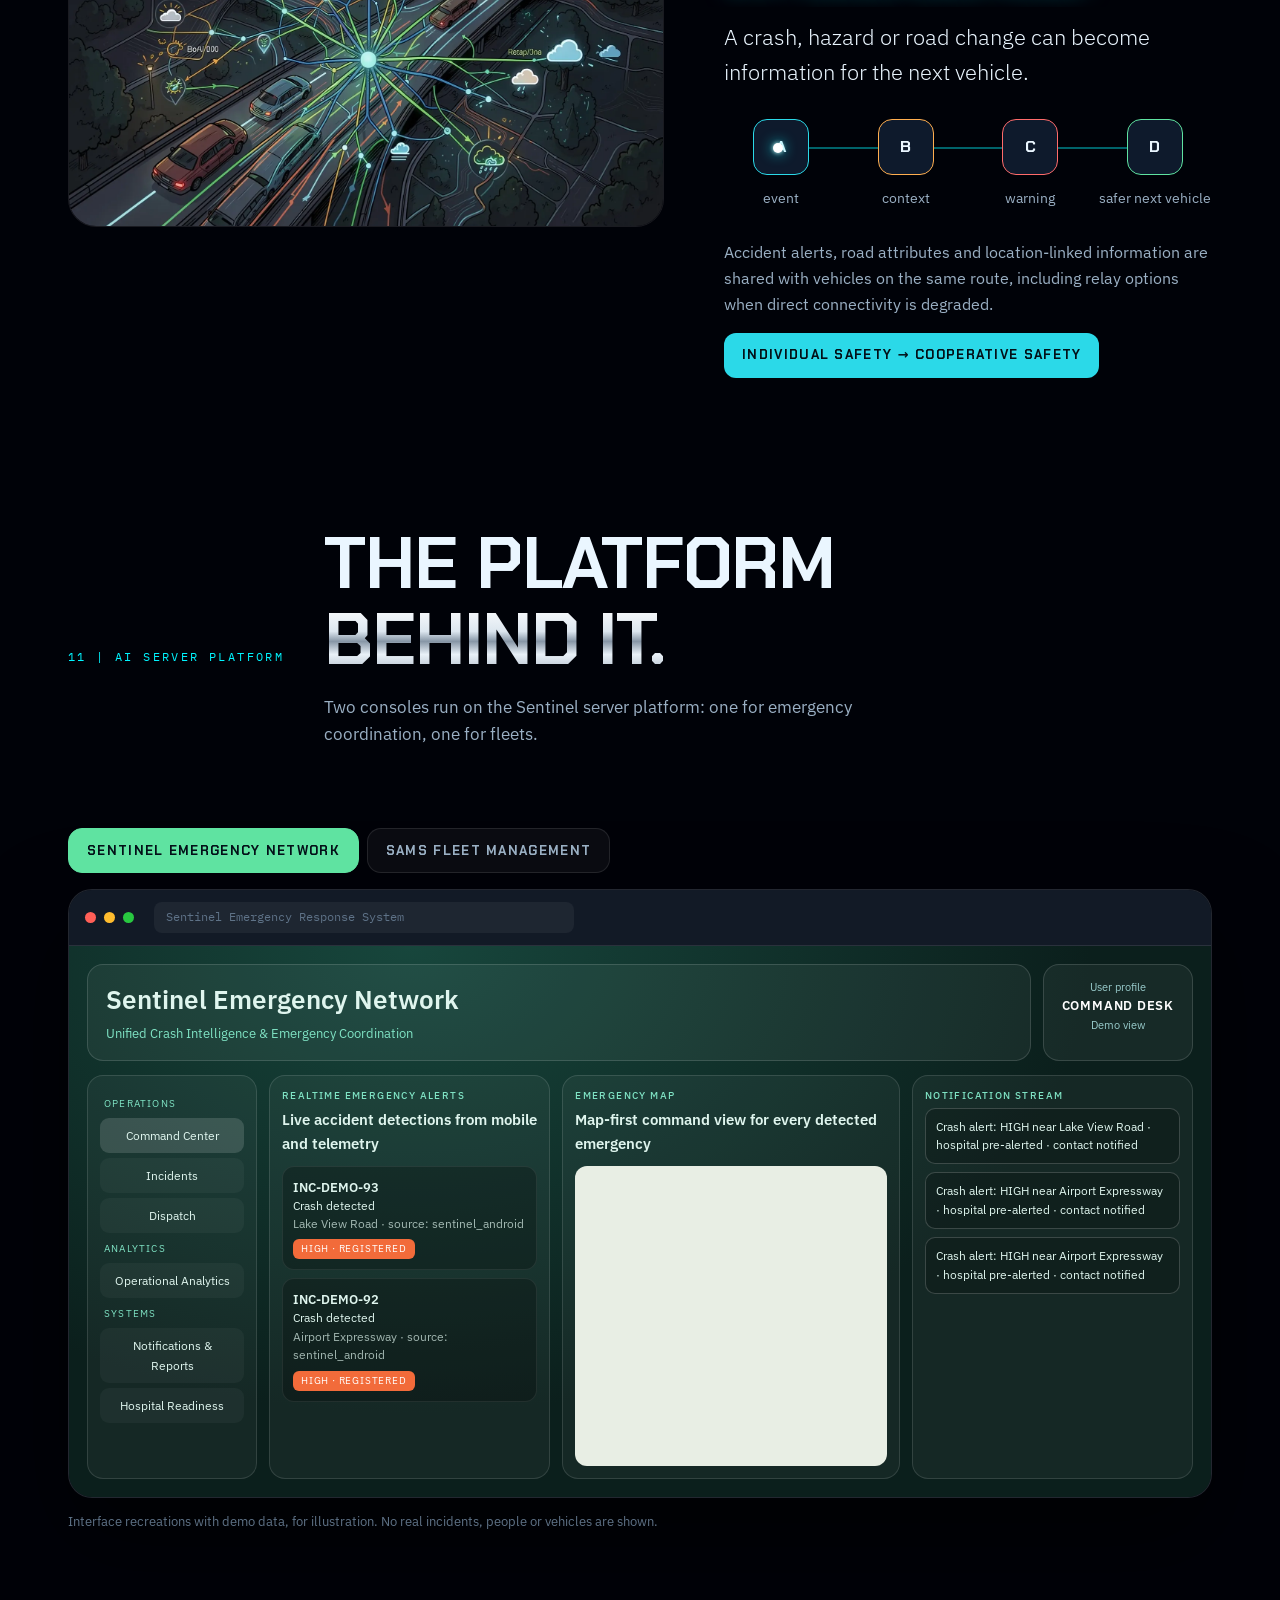
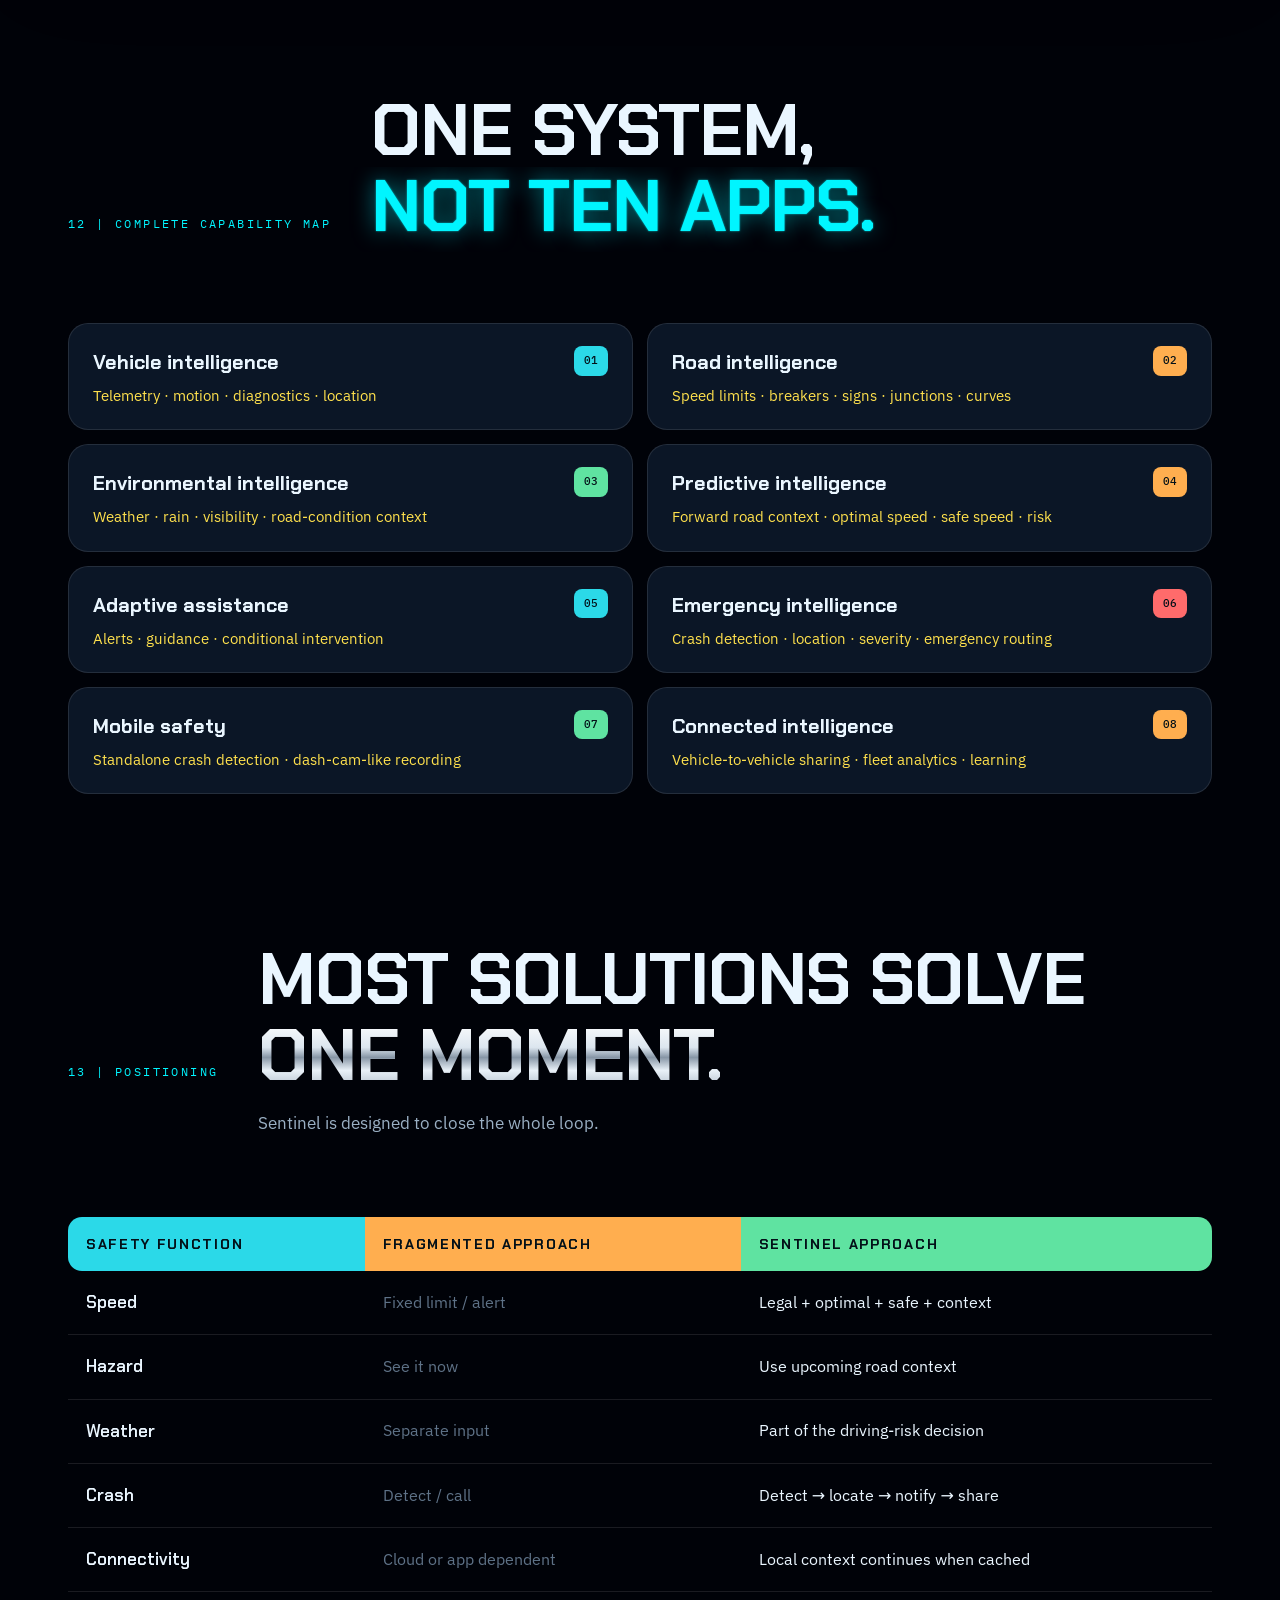
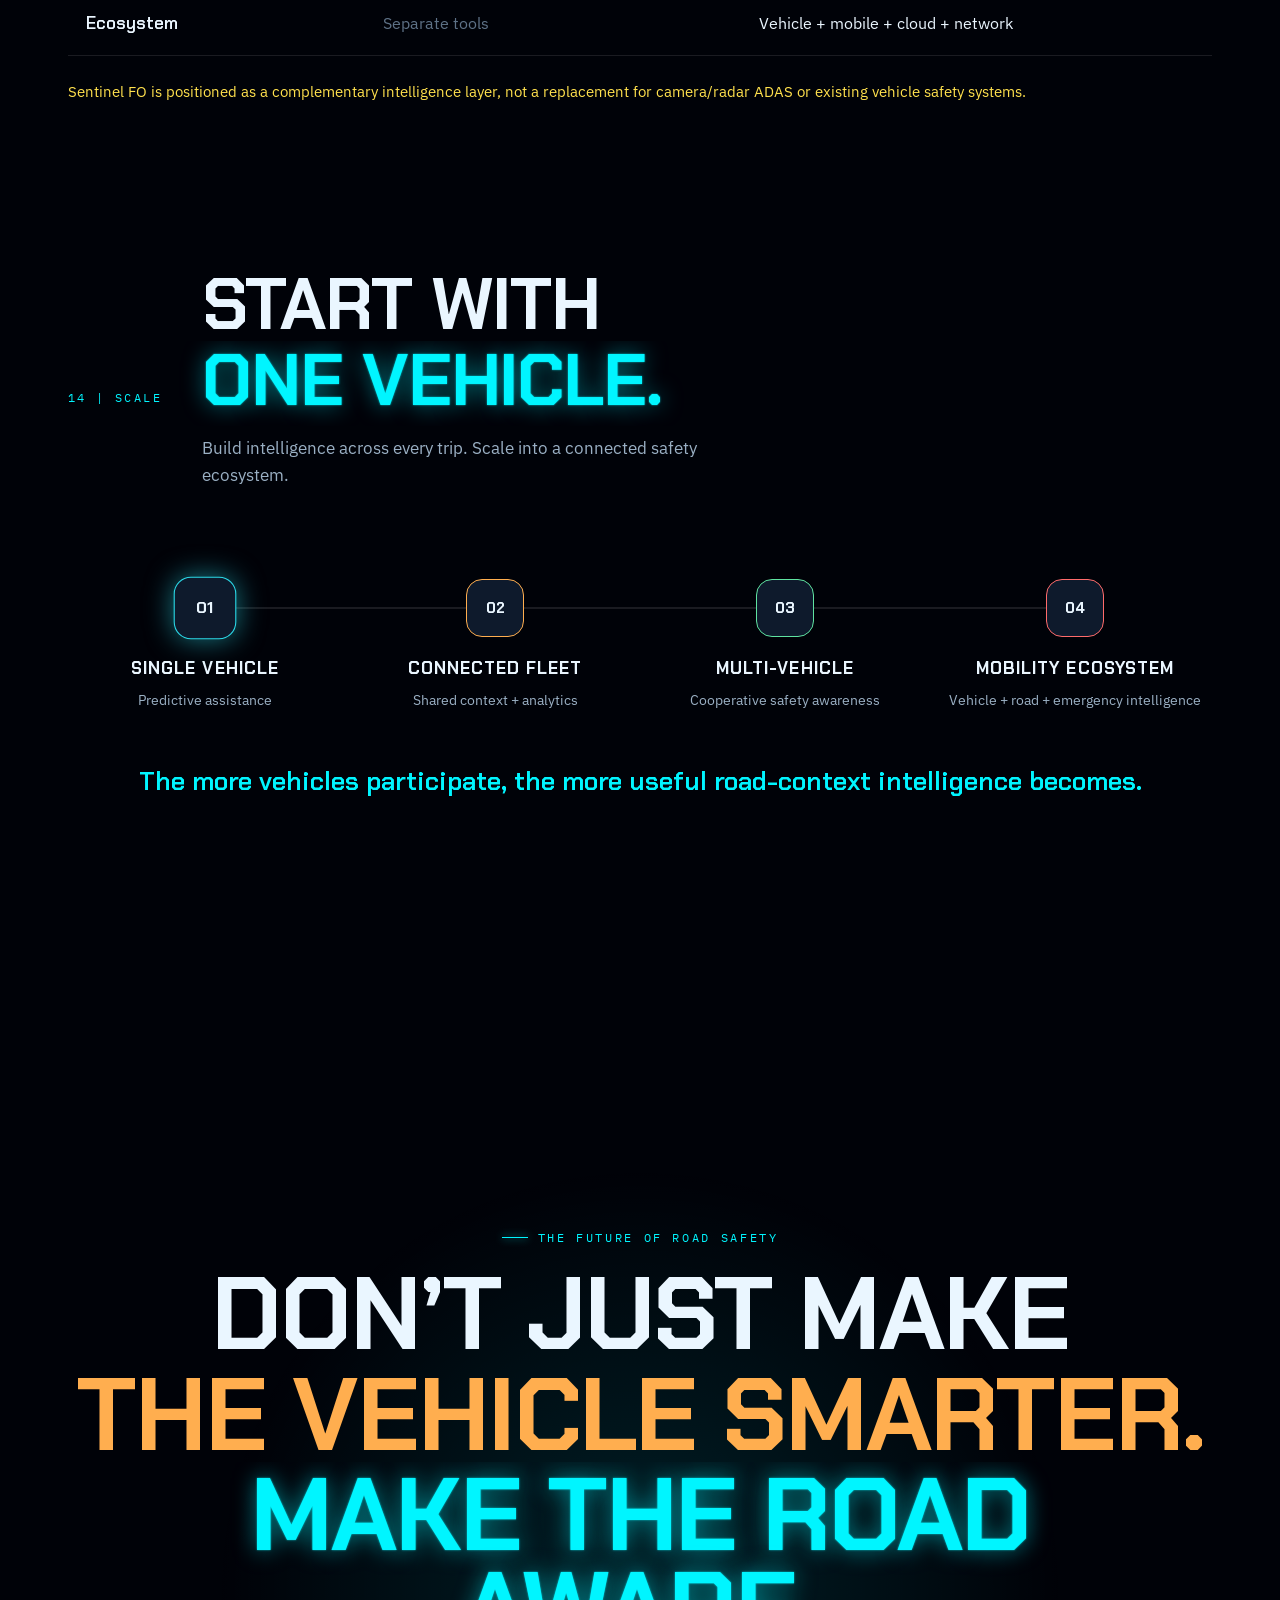
==== commit 58c0aa58: "Deploy to the Docker site with releases; sync pages edited on the server - deploy.sh now matches the" ====
--- a/sentinel.html
+++ b/sentinel.html
@@ -944,7 +944,9 @@
       requestAnimationFrame(frame);
       if (!visible) return;
       t += 0.016;
+      if (!W || !H) return;   // not laid out yet: mouse.x / W would be NaN and the gradients would throw
       var vx = W * (0.62 + (mouse.x / W - 0.5) * 0.04), vy = H * 0.38 + (mouse.y / H - 0.5) * 10;
+      if (!isFinite(vx) || !isFinite(vy)) { vx = W * 0.62; vy = H * 0.38; }
       ctx.clearRect(0, 0, W, H);
       var g = ctx.createLinearGradient(0, vy, 0, H); g.addColorStop(0, "rgba(0,245,255,0.05)"); g.addColorStop(1, "rgba(0,0,0,0)");
       ctx.fillStyle = g; ctx.fillRect(0, vy, W, H - vy);
